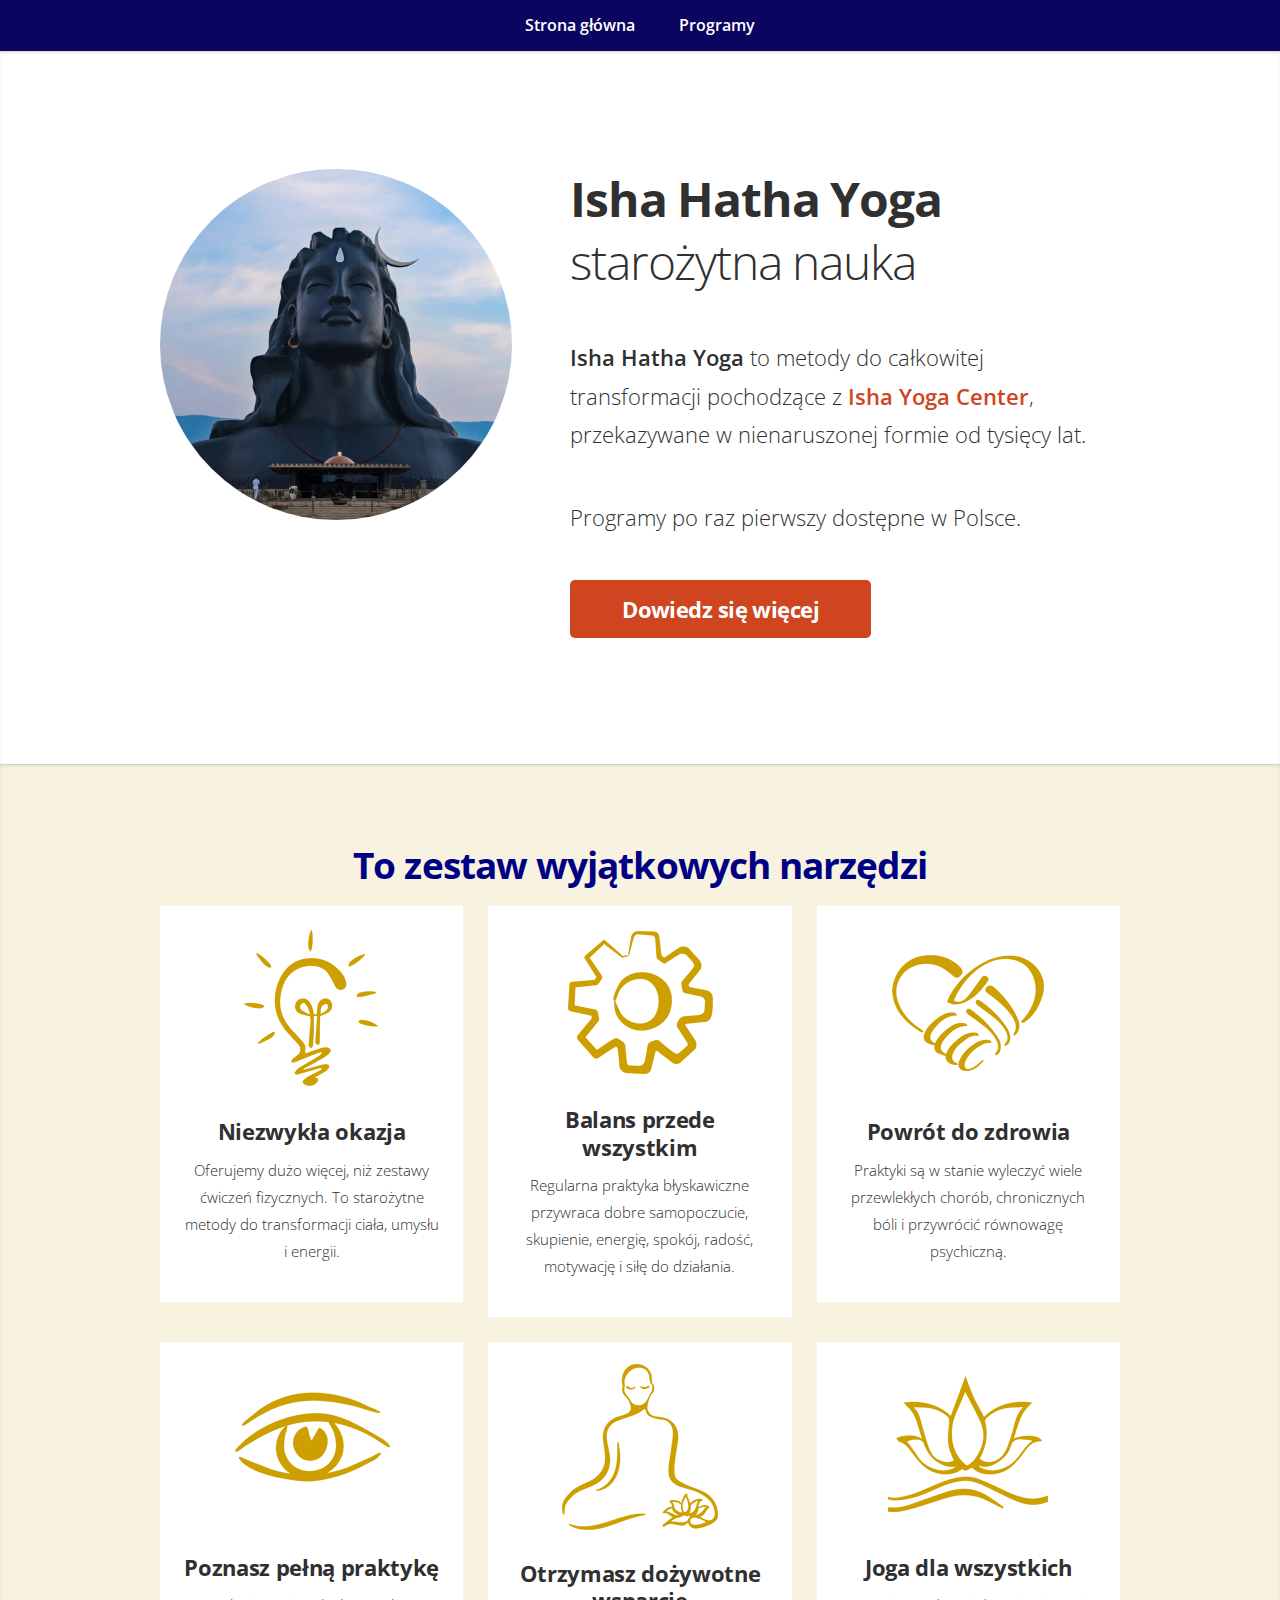
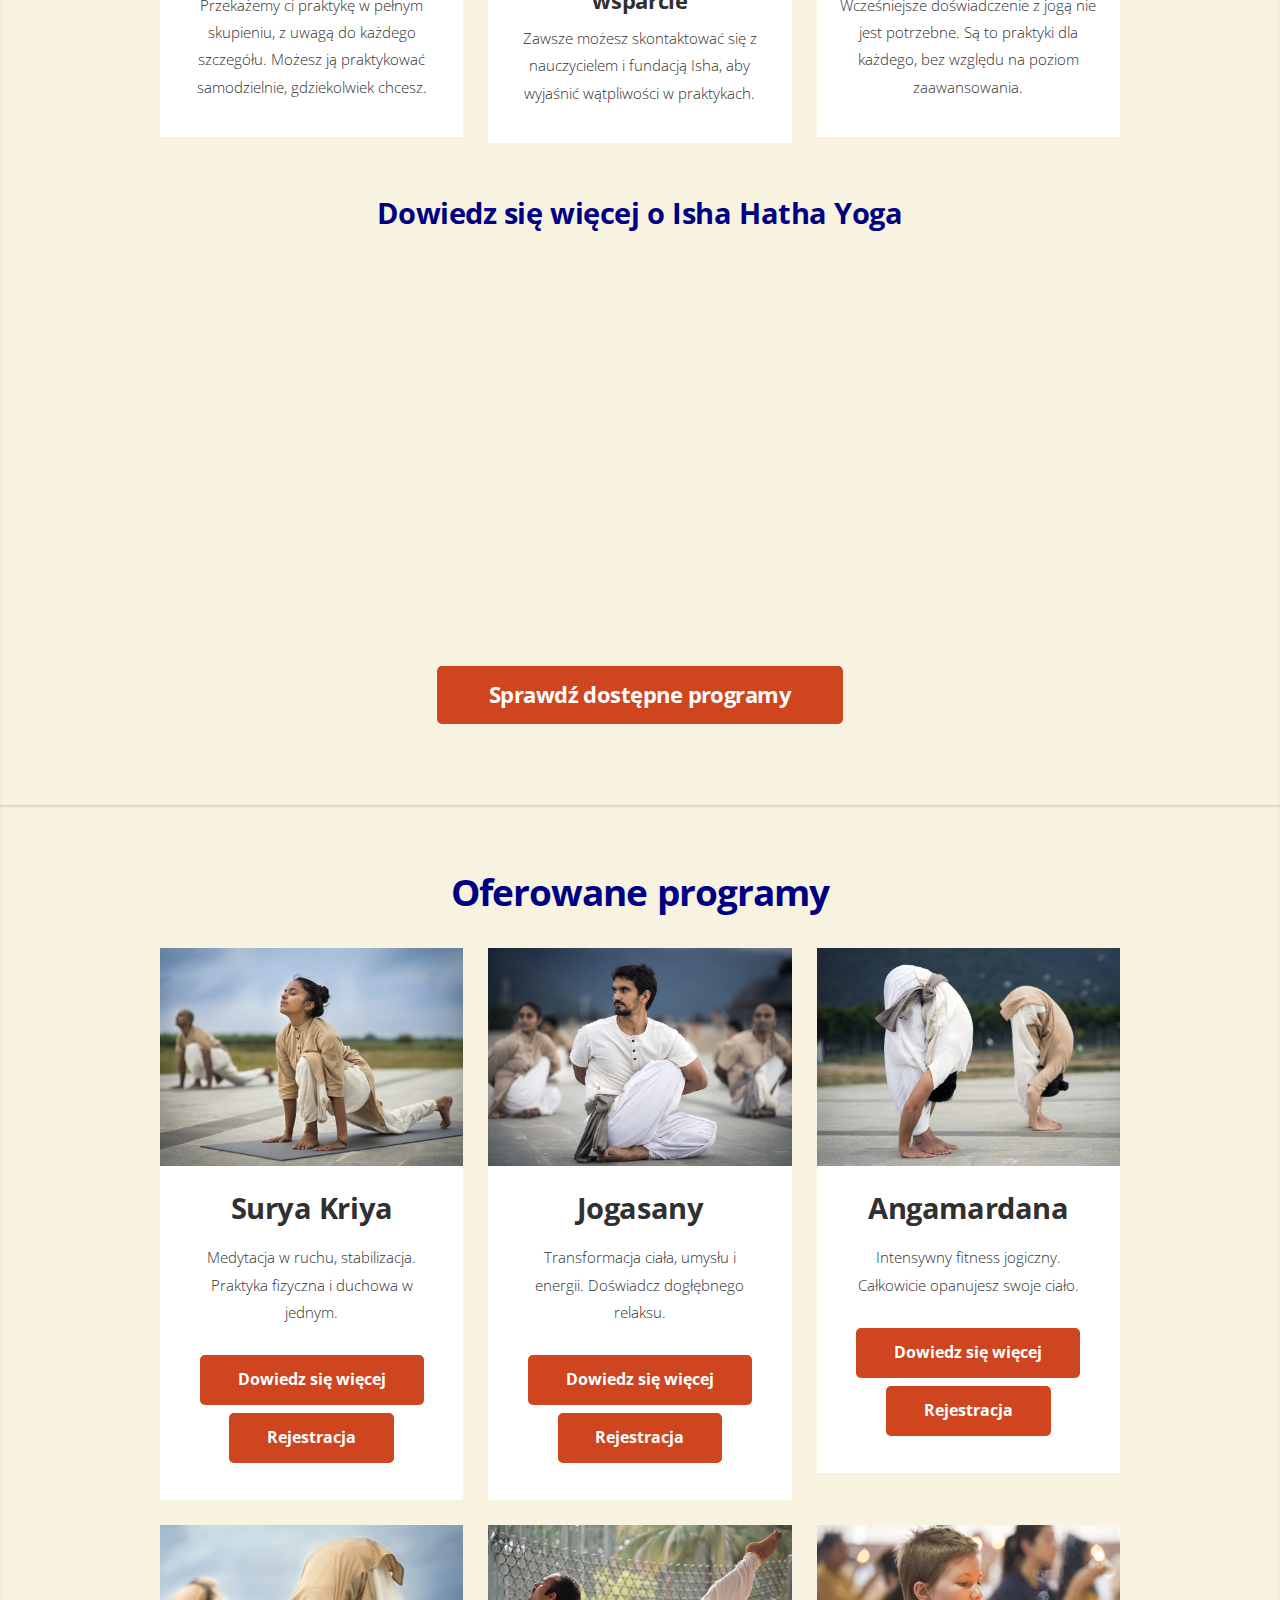
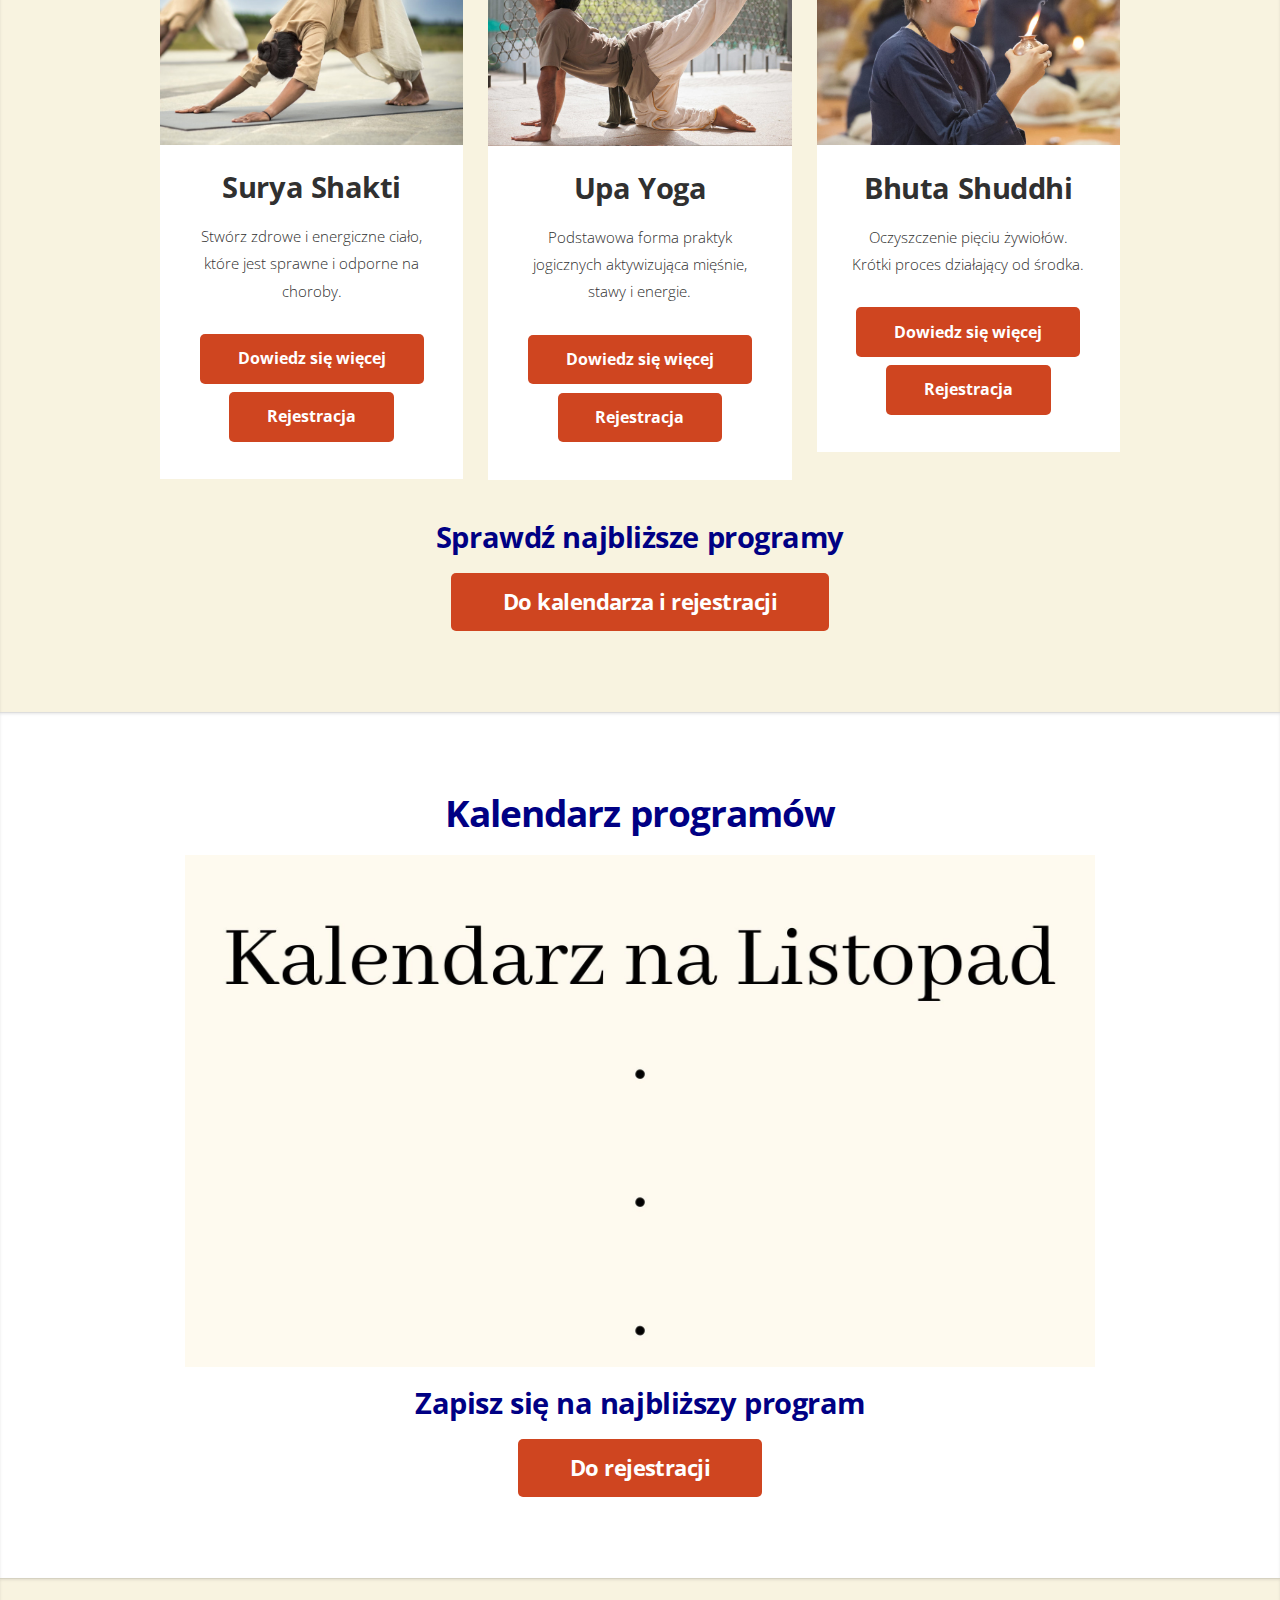
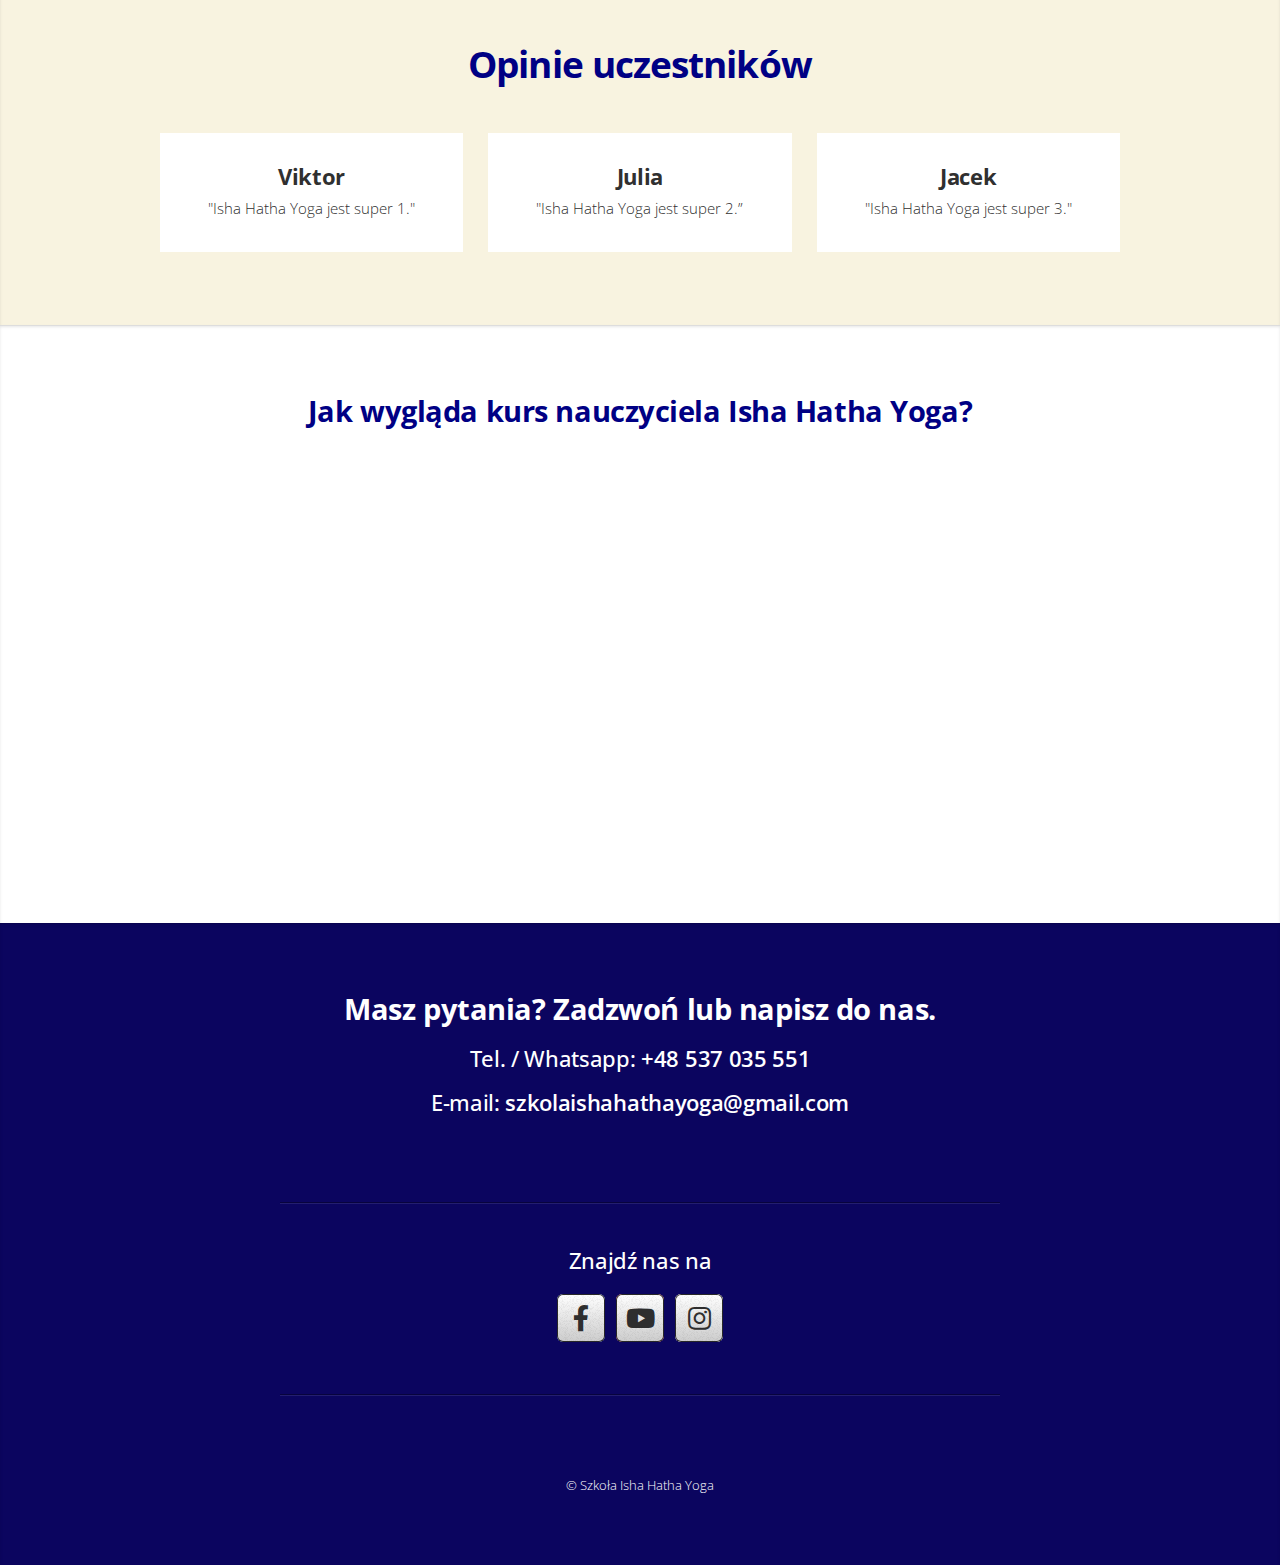
==== index.html @ e55ff84d "lepszy opis" ====
<!DOCTYPE HTML>
<!--
	Miniport by HTML5 UP
	html5up.net | @ajlkn
	Free for personal and commercial use under the CCA 3.0 license (html5up.net/license)
-->
<html>
	<head>
		<title>Szkoła Isha Hatha Yoga</title>
		<meta charset="utf-8" />
		<meta name="viewport" content="width=device-width, initial-scale=1, user-scalable=no" />
		<link rel="icon" href="images/main_logo-1.jpg">
		<link rel="stylesheet" href="assets/css/main.css" />
	</head>
	<body class="is-preload">

		<!-- Nav -->
			<nav id="nav">
				<ul class="container">
					<li><a href="#top">Strona główna</a></li>
					<li><a href="#portfolio">Programy</a></li>
				</ul>
			</nav>

		<!-- Home -->
			<article id="top" class="wrapper style1">
				<div class="container">
					<div class="row">
						<div class="col-4 col-5-large col-12-medium">
							<span class="image fit"><img src="images/main_logo.jpg" alt="" /></span>
						</div>
						<div class="col-8 col-7-large col-12-medium">
							<div id="white-transparent-box">
								<header>
									<h1><strong>Isha Hatha Yoga</strong></h1>
									<h1>starożytna nauka</h1>
								</header>
								<br/>
								<p><strong>Isha Hatha Yoga</strong> to metody do całkowitej transformacji pochodzące z <b><a href="https://isha.sadhguru.org/us/en/center/isha-yoga-center-coimbatore" target="_blank">Isha Yoga Center</a></b>, przekazywane w nienaruszonej formie od tysięcy lat.</p>
								<p>Programy po raz pierwszy dostępne w Polsce.</p>
							</div>
							<a href="#details" class="button large scrolly">Dowiedz się więcej</a>
						</div>
					</div>
				</div>
			</article>

		<!-- Szczegóły -->
			<article id="details" class="wrapper style3">
				<div class="container">
					<section>
						<header>
							<div class="little-space-top">
								<h1><strong>To zestaw wyjątkowych narzędzi</strong></h1>
							</div>
						</header>
						<div class="row aln-center">
							<div class="col-4 col-6-medium col-12-small">
								<section class="box style1">
								<span class="icon featured">
									<img src="images/icons/lightbulb.png"/>
								</span>
									<h3>Niezwykła okazja</h3>
									<p>Oferujemy dużo więcej, niż zestawy ćwiczeń fizycznych. To starożytne metody do transformacji ciała, umysłu i energii.</p>
								</section>
							</div>
							<div class="col-4 col-6-medium col-12-small">
								<section class="box style1">
								<span class="icon featured">
									<img src="images/icons/gear.png"/>
								</span>
									<h3>Balans przede wszystkim</h3>
									<p>Regularna praktyka błyskawiczne przywraca dobre samopoczucie, skupienie, energię, spokój, radość, motywację i siłę do działania.</p>
								</section>
							</div>
							<div class="col-4 col-6-medium col-12-small">
								<section class="box style1">
								<span class="icon solid featured">
									<img src="images/icons/hearth.png"/>
								</span>
									<h3>Powrót do zdrowia</h3>
									<p>Praktyki są w stanie wyleczyć wiele przewlekłych chorób, chronicznych bóli i przywrócić równowagę psychiczną.</p>
								</section>
							</div>
							<div class="col-4 col-6-medium col-12-small">
								<section class="box style1">
								<span class="icon featured">
									<img src="images/icons/eye.png"/>
								</span>
									<h3>Poznasz pełną praktykę</h3>
									<p>Przekażemy ci praktykę w pełnym skupieniu, z uwagą do każdego szczegółu. Możesz ją praktykować samodzielnie, gdziekolwiek chcesz.</p>
								</section>
							</div>
							<div class="col-4 col-6-medium col-12-small">
								<section class="box style1">
								<span class="icon featured">
									<img src="images/icons/meditating.png"/>
								</span>
									<h3>Otrzymasz dożywotne wsparcie</h3>
									<p>Zawsze możesz skontaktować się z nauczycielem i fundacją Isha, aby wyjaśnić wątpliwości w praktykach.</p>
								</section>
							</div>
							<div class="col-4 col-6-medium col-12-small">
								<section class="box style1">
								<span class="icon featured">
									<img src="images/icons/lotus_flower.png"/>
								</span>
									<h3>Joga dla wszystkich</h3>
									<p>Wcześniejsze doświadczenie z jogą nie jest potrzebne. Są to praktyki dla każdego, bez względu na poziom zaawansowania.</p>
								</section>
							</div>
						</div>
					</section>
					<br/>
					<h2>Dowiedz się więcej o Isha Hatha Yoga</h2>
					<div class="embed-youtube">
						<iframe width="700" height="394" src="https://www.youtube.com/embed/UIK3hR-NjYU" title="YouTube video player" frameborder="0" allow="accelerometer; autoplay; clipboard-write; encrypted-media; gyroscope; picture-in-picture" allowfullscreen></iframe>
					</div>
					<div class="little-space-top">
						<a href="#portfolio" class="button large scrolly">Sprawdź dostępne programy</a>
					</div>

				</div>
			</article>

		<!-- Portfolio -->
			<article id="portfolio" class="wrapper style3">
				<div class="container">
					<div class="little-space-bottom">
						<h1><strong>Oferowane programy</strong></h1>
					</div>

					<div class="row">
						<div class="col-4 col-6-medium col-12-small">
							<article class="box style2">
								<a href="surya_kriya.html" class="image featured"><img src="images/surya_kriya.jpg" alt="" /></a>
								<h2><a href="surya_kriya.html">Surya Kriya</a></h2>
								<p>Medytacja w ruchu, stabilizacja. <br/>Praktyka fizyczna i duchowa w jednym.</p>
								<a href="surya_kriya.html" class="button">Dowiedz się więcej</a>
								<a href="https://forms.gle/i4EftbAjTRGSN2Cz6" class="button scrolly" target="_blank">Rejestracja</a>
							</article>
						</div>
						<div class="col-4 col-6-medium col-12-small">
							<article class="box style2">
								<a href="surya_kriya.html" class="image featured"><img src="images/jogasany.jpg" alt="" /></a>
								<h2><a href="surya_kriya.html">Jogasany</a></h2>
								<p>Transformacja ciała, umysłu i energii. Doświadcz dogłębnego relaksu.</p>
								<a href="surya_kriya.html" class="button">Dowiedz się więcej</a>
								<a href="https://forms.gle/i4EftbAjTRGSN2Cz6" class="button scrolly" target="_blank">Rejestracja</a>
							</article>
						</div>
						<div class="col-4 col-6-medium col-12-small">
							<article class="box style2">
								<a href="surya_kriya.html" class="image featured"><img src="images/angamardana.jpg" alt="" /></a>
								<h2><a href="surya_kriya.html">Angamardana</a></h2>
								<p>Intensywny fitness jogiczny.<br/> Całkowicie opanujesz swoje ciało.</p>
								<a href="surya_kriya.html" class="button">Dowiedz się więcej</a>
								<a href="https://forms.gle/i4EftbAjTRGSN2Cz6" class="button scrolly" target="_blank">Rejestracja</a>
							</article>
						</div>
						<div class="col-4 col-6-medium col-12-small">
							<article class="box style2">
								<a href="surya_kriya.html" class="image featured"><img src="images/surya_shakti.jpg" alt="" /></a>
								<h2><a href="surya_kriya.html">Surya Shakti</a></h2>
								<p>Stwórz zdrowe i energiczne ciało, które jest sprawne i odporne na choroby.</p>
								<a href="surya_kriya.html" class="button">Dowiedz się więcej</a>
								<a href="https://forms.gle/i4EftbAjTRGSN2Cz6" class="button scrolly" target="_blank">Rejestracja</a>
							</article>
						</div>
						<div class="col-4 col-6-medium col-12-small">
							<article class="box style2">
								<a href="surya_kriya.html" class="image featured"><img src="images/upa_yoga.jpg" alt="" /></a>
								<h2><a href="surya_kriya.html">Upa Yoga</a></h2>
								<p>Podstawowa forma praktyk jogicznych aktywizująca mięśnie, stawy i energie.</p>
								<a href="surya_kriya.html" class="button">Dowiedz się więcej</a>
								<a href="https://forms.gle/i4EftbAjTRGSN2Cz6" class="button scrolly" target="_blank">Rejestracja</a>
							</article>
						</div>
						<div class="col-4 col-6-medium col-12-small">
							<article class="box style2">
								<a href="surya_kriya.html" class="image featured"><img src="images/bhuta_shuddhi.jpg" alt="" /></a>
								<h2><a href="surya_kriya.html">Bhuta Shuddhi</a></h2>
								<p>Oczyszczenie pięciu żywiołów. <br/>Krótki proces działający od środka.</p>
								<a href="surya_kriya.html" class="button">Dowiedz się więcej</a>
								<a href="https://forms.gle/i4EftbAjTRGSN2Cz6" class="button scrolly" target="_blank">Rejestracja</a>
							</article>
						</div>
					</div>
					<div class="little-bigger-space-top">
						<h2>Sprawdź najbliższe programy</h2>
						<a href="#calendar" class="button large scrolly">Do kalendarza i rejestracji</a>
					</div>
				</div>
			</article>

		<!-- Kalendarz -->
		<article id="calendar" class="wrapper style2">
			<div class="container">
				<div class="little-space-top">
					<h1><strong>Kalendarz programów</strong></h1>
					<a href="images/kalendarz-11.jpg">
						<img class="container" src="images/kalendarz-11.jpg"/>
					</a>
				</div>
				<div class="little-space-top">
					<h2>Zapisz się na najbliższy program</h2>
					<a href="https://forms.gle/i4EftbAjTRGSN2Cz6" class="button large scrolly" target="_blank">Do rejestracji</a>
				</div>
			</div>
		</article>

		<!-- Reviews -->
		<article id="review" class="wrapper style3">
			<div class="container">
				<h1><strong>Opinie uczestników</strong></h1>
				<br/>
				<div class="row">
					<div class="col-4 col-6-medium col-12-small">
						<article class="box style2">
							<h3>Viktor</h3>
							<p>"Isha Hatha Yoga jest super 1."</p>
						</article>
					</div>
					<div class="col-4 col-6-medium col-12-small">
						<article class="box style2">
							<h3>Julia</h3>
							<p>"Isha Hatha Yoga jest super 2.”</p>
						</article>
					</div>
					<div class="col-4 col-6-medium col-12-small">
						<article class="box style2">
							<h3>Jacek</h3>
							<p>"Isha Hatha Yoga jest super 3."</p>
						</article>
					</div>
				</div>
			</div>
		</article>

		<!-- Trening nauczycieli -->
		<article id="teacher_training" class="wrapper style2">
			<div class="container">
				<h2>Jak wygląda kurs nauczyciela Isha Hatha Yoga?</h2>
				<div class="embed-youtube">
					<iframe width="700" height="394" src="https://www.youtube.com/embed/x4FNOikkUCU" title="YouTube video player" frameborder="0" allow="accelerometer; autoplay; clipboard-write; encrypted-media; gyroscope; picture-in-picture" allowfullscreen></iframe>
				</div>
			</div>
		</article>

		<!-- Contact -->
			<article id="contact" class="wrapper style4">
				<div class="container medium">
					<header>
						<h2>Masz pytania? Zadzwoń lub napisz do nas.</h2>
						<h3>Tel. / Whatsapp: <b>+48 537 035 551</b></h3>
						<h3>E-mail: <b>szkolaishahathayoga@gmail.com</b></h3>
					</header>
					<div class="row">
						<div class="col-12">
							
						</div>
						<div class="col-12">
							<hr />
							<h3>Znajdź nas na</h3>
							<ul class="social">
								<li><a href="https://www.facebook.com/ishahathayogapolska/" class="icon brands fa-facebook-f"><span class="label">Facebook</span></a></li>
								<li><a href="https://www.youtube.com/channel/UCLLpQxvtBPM720vlPm9lkIg" class="icon brands fa-youtube"><span class="label">YouTube</span></a></li>
								<li><a href="#" class="icon brands fa-instagram"><span class="label">Instagram</span></a></li>
							</ul>
							<hr />
						</div>
					</div>
					<footer>
						<ul id="copyright">
							<li>&copy; Szkoła Isha Hatha Yoga</li>
						</ul>
					</footer>
				</div>
			</article>

		<!-- Scripts -->
			<script src="assets/js/jquery.min.js"></script>
			<script src="assets/js/jquery.scrolly.min.js"></script>
			<script src="assets/js/browser.min.js"></script>
			<script src="assets/js/breakpoints.min.js"></script>
			<script src="assets/js/util.js"></script>
			<script src="assets/js/main.js"></script>

	</body>
</html>
---- assets/css/main.css ----
@import url("https://fonts.googleapis.com/css?family=Open+Sans:300,300italic,600,600italic,700");
@import url("fontawesome-all.min.css");

/*
	Miniport by HTML5 UP
	html5up.net | @ajlkn
	Free for personal and commercial use under the CCA 3.0 license (html5up.net/license)
*/

html, body, div, span, applet, object,
iframe, h1, h2, h3, h4, h5, h6, p, blockquote,
pre, a, abbr, acronym, address, big, cite,
code, del, dfn, em, img, ins, kbd, q, s, samp,
small, strike, strong, sub, sup, tt, var, b,
u, i, center, dl, dt, dd, ol, ul, li, fieldset,
form, label, legend, table, caption, tbody,
tfoot, thead, tr, th, td, article, aside,
canvas, details, embed, figure, figcaption,
footer, header, hgroup, menu, nav, output, ruby,
section, summary, time, mark, audio, video {
	margin: 0;
	padding: 0;
	border: 0;
	font-size: 100%;
	font: inherit;
	vertical-align: baseline;}

article, aside, details, figcaption, figure,
footer, header, hgroup, menu, nav, section {
	display: block;}

body {
	line-height: 1;
}

ol, ul {
	list-style: none;
}

blockquote, q {
	quotes: none;
}

	blockquote:before, blockquote:after, q:before, q:after {
		content: '';
		content: none;
	}

table {
	border-collapse: collapse;
	border-spacing: 0;
}

body {
	-webkit-text-size-adjust: none;
}

mark {
	background-color: transparent;
	color: inherit;
}

input::-moz-focus-inner {
	border: 0;
	padding: 0;
}

input, select, textarea {
	-moz-appearance: none;
	-webkit-appearance: none;
	-ms-appearance: none;
	appearance: none;
}

/* Basic */

	html {
		box-sizing: border-box;
	}

	*, *:before, *:after {
		box-sizing: inherit;
	}

	body {
		padding-top: 3.5em;
	}

		body.is-preload *, body.is-preload *:before, body.is-preload *:after {
			-moz-animation: none !important;
			-webkit-animation: none !important;
			-ms-animation: none !important;
			animation: none !important;
			-moz-transition: none !important;
			-webkit-transition: none !important;
			-ms-transition: none !important;
			transition: none !important;
		}

	body, input, textarea, select {
		font-family: 'Open Sans', sans-serif;
		line-height: 1.85em;
		color: #000084;
		font-weight: 300;
		font-size: 13pt;
	}

	a {
		-moz-transition: color .2s ease-in-out;
		-webkit-transition: color .2s ease-in-out;
		-ms-transition: color .2s ease-in-out;
		transition: color .2s ease-in-out;
		color: #cf4520;
		text-decoration: none;
	}

		a:hover {
			color: #000084 !important;
		}

		a img {
			border: 0;
		}

	b, strong {
		font-weight: 600;
	}

	i, em {
		font-style: italic;
	}

	sub {
		position: relative;
		top: 0.5em;
		font-size: 0.8em;
	}

	sup {
		position: relative;
		top: -0.5em;
		font-size: 0.8em;
	}

	blockquote {
		border-left: solid 0.75em #eee;
		padding: 1em 0 1em 1.5em;
		font-style: italic;
	}

	h1, h2, h3, h4, h5, h6 {
		margin: 0 0 0.75em 0;
	}

	h1 a, h2 a, h3 a, h4 a, h5 a, h6 a {
		text-decoration: none;
		color: inherit;
	}

	h2, h3, h4, h5, h6 {
		font-weight: 700;
	}

	h1 {
		font-size: 2.5em;
		letter-spacing: -0.025em;
		font-weight: 300;
	}

		h1 strong {
			font-weight: 700;
		}

	h2 {
		font-size: 2em;
		letter-spacing: -0.015em;
	}

	h3 {
		font-size: 1.5em;
		letter-spacing: -0.015em;
	}

	em, i {
		font-style: italic;
	}

	br.clear {
		clear: both;
	}

	hr {
		border: 0;
		border-top: solid 1px #444;
		border-top-color: rgba(0, 0, 0, 0.35);
		box-shadow: 0px 1px 0px 0px rgba(255, 255, 255, 0.1);
		height: 1px;
		margin: 3em 0;
	}

	p, ul, ol, dl, table {
		margin-bottom: 2em;
	}

	header {
		margin: 0 0 0 0;
	}

		header > p {
			font-size: 1.25em;
			margin: 0;
		}

	footer {
		margin: 3em 0 0 0;
	}

		footer > p {
			font-size: 1.25em;
		}

/* Container */

	.container {
		margin: 0 auto;
		max-width: calc(100% - 50px);
		width: 1200px;
	}

		.container.medium {
			width: 900px;
		}

		@media screen and (max-width: 1680px) {

			.container {
				width: 1200px;
			}

				.container.medium {
					width: 900px;
				}

		}

		@media screen and (max-width: 1280px) {

			.container {
				width: 960px;
			}

				.container.medium {
					width: 720px;
				}

		}

		@media screen and (max-width: 980px) {

			.container {
				width: 100%;
			}

				.container.medium {
					width: 75%;
				}

		}

		@media screen and (max-width: 736px) {

			.container {
				width: 100%;
				max-width: calc(100% - 30px);
			}

				.container.medium {
					width: 100%;
				}

		}

/* Row */

	.row {
		display: flex;
		flex-wrap: wrap;
		box-sizing: border-box;
		align-items: stretch;
	}

		.row > * {
			box-sizing: border-box;
		}

		.row.gtr-uniform > * > :last-child {
			margin-bottom: 0;
		}

		.row.aln-left {
			justify-content: flex-start;
		}

		.row.aln-center {
			justify-content: center;
		}

		.row.aln-right {
			justify-content: flex-end;
		}

		.row.aln-top {
			align-items: flex-start;
		}

		.row.aln-middle {
			align-items: center;
		}

		.row.aln-bottom {
			align-items: flex-end;
		}

		.row > .imp {
			order: -1;
		}

		.row > .col-1 {
			width: 8.33333%;
		}

		.row > .off-1 {
			margin-left: 8.33333%;
		}

		.row > .col-2 {
			width: 16.66667%;
		}

		.row > .off-2 {
			margin-left: 16.66667%;
		}

		.row > .col-3 {
			width: 25%;
		}

		.row > .off-3 {
			margin-left: 25%;
		}

		.row > .col-4 {
			width: 33.33333%;
		}

		.row > .off-4 {
			margin-left: 33.33333%;
		}

		.row > .col-5 {
			width: 41.66667%;
		}

		.row > .off-5 {
			margin-left: 41.66667%;
		}

		.row > .col-6 {
			width: 50%;
		}

		.row > .off-6 {
			margin-left: 50%;
		}

		.row > .col-7 {
			width: 58.33333%;
		}

		.row > .off-7 {
			margin-left: 58.33333%;
		}

		.row > .col-8 {
			width: 66.66667%;
		}

		.row > .off-8 {
			margin-left: 66.66667%;
		}

		.row > .col-9 {
			width: 75%;
		}

		.row > .off-9 {
			margin-left: 75%;
		}

		.row > .col-10 {
			width: 83.33333%;
		}

		.row > .off-10 {
			margin-left: 83.33333%;
		}

		.row > .col-11 {
			width: 91.66667%;
		}

		.row > .off-11 {
			margin-left: 91.66667%;
		}

		.row > .col-12 {
			width: 100%;
		}

		.row > .off-12 {
			margin-left: 100%;
		}

		.row.gtr-0 {
			margin-top: 0px;
			margin-left: 0px;
		}

			.row.gtr-0 > * {
				padding: 0px 0 0 0px;
			}

			.row.gtr-0.gtr-uniform {
				margin-top: 0px;
			}

				.row.gtr-0.gtr-uniform > * {
					padding-top: 0px;
				}

		.row.gtr-25 {
			margin-top: -6.25px;
			margin-left: -6.25px;
		}

			.row.gtr-25 > * {
				padding: 6.25px 0 0 6.25px;
			}

			.row.gtr-25.gtr-uniform {
				margin-top: -6.25px;
			}

				.row.gtr-25.gtr-uniform > * {
					padding-top: 6.25px;
				}

		.row.gtr-50 {
			margin-top: -12.5px;
			margin-left: -12.5px;
		}

			.row.gtr-50 > * {
				padding: 12.5px 0 0 12.5px;
			}

			.row.gtr-50.gtr-uniform {
				margin-top: -12.5px;
			}

				.row.gtr-50.gtr-uniform > * {
					padding-top: 12.5px;
				}

		.row {
			margin-top: -25px;
			margin-left: -25px;
		}

			.row > * {
				padding: 25px 0 0 25px;
			}

			.row.gtr-uniform {
				margin-top: -25px;
			}

				.row.gtr-uniform > * {
					padding-top: 25px;
				}

		.row.gtr-150 {
			margin-top: -37.5px;
			margin-left: -37.5px;
		}

			.row.gtr-150 > * {
				padding: 37.5px 0 0 37.5px;
			}

			.row.gtr-150.gtr-uniform {
				margin-top: -37.5px;
			}

				.row.gtr-150.gtr-uniform > * {
					padding-top: 37.5px;
				}

		.row.gtr-200 {
			margin-top: -50px;
			margin-left: -50px;
		}

			.row.gtr-200 > * {
				padding: 50px 0 0 50px;
			}

			.row.gtr-200.gtr-uniform {
				margin-top: -50px;
			}

				.row.gtr-200.gtr-uniform > * {
					padding-top: 50px;
				}

		@media screen and (max-width: 1680px) {

			.row {
				display: flex;
				flex-wrap: wrap;
				box-sizing: border-box;
				align-items: stretch;
			}

				.row > * {
					box-sizing: border-box;
				}

				.row.gtr-uniform > * > :last-child {
					margin-bottom: 0;
				}

				.row.aln-left {
					justify-content: flex-start;
				}

				.row.aln-center {
					justify-content: center;
				}

				.row.aln-right {
					justify-content: flex-end;
				}

				.row.aln-top {
					align-items: flex-start;
				}

				.row.aln-middle {
					align-items: center;
				}

				.row.aln-bottom {
					align-items: flex-end;
				}

				.row > .imp-xlarge {
					order: -1;
				}

				.row > .col-1-xlarge {
					width: 8.33333%;
				}

				.row > .off-1-xlarge {
					margin-left: 8.33333%;
				}

				.row > .col-2-xlarge {
					width: 16.66667%;
				}

				.row > .off-2-xlarge {
					margin-left: 16.66667%;
				}

				.row > .col-3-xlarge {
					width: 25%;
				}

				.row > .off-3-xlarge {
					margin-left: 25%;
				}

				.row > .col-4-xlarge {
					width: 33.33333%;
				}

				.row > .off-4-xlarge {
					margin-left: 33.33333%;
				}

				.row > .col-5-xlarge {
					width: 41.66667%;
				}

				.row > .off-5-xlarge {
					margin-left: 41.66667%;
				}

				.row > .col-6-xlarge {
					width: 50%;
				}

				.row > .off-6-xlarge {
					margin-left: 50%;
				}

				.row > .col-7-xlarge {
					width: 58.33333%;
				}

				.row > .off-7-xlarge {
					margin-left: 58.33333%;
				}

				.row > .col-8-xlarge {
					width: 66.66667%;
				}

				.row > .off-8-xlarge {
					margin-left: 66.66667%;
				}

				.row > .col-9-xlarge {
					width: 75%;
				}

				.row > .off-9-xlarge {
					margin-left: 75%;
				}

				.row > .col-10-xlarge {
					width: 83.33333%;
				}

				.row > .off-10-xlarge {
					margin-left: 83.33333%;
				}

				.row > .col-11-xlarge {
					width: 91.66667%;
				}

				.row > .off-11-xlarge {
					margin-left: 91.66667%;
				}

				.row > .col-12-xlarge {
					width: 100%;
				}

				.row > .off-12-xlarge {
					margin-left: 100%;
				}

				.row.gtr-0 {
					margin-top: 0px;
					margin-left: 0px;
				}

					.row.gtr-0 > * {
						padding: 0px 0 0 0px;
					}

					.row.gtr-0.gtr-uniform {
						margin-top: 0px;
					}

						.row.gtr-0.gtr-uniform > * {
							padding-top: 0px;
						}

				.row.gtr-25 {
					margin-top: -6.25px;
					margin-left: -6.25px;
				}

					.row.gtr-25 > * {
						padding: 6.25px 0 0 6.25px;
					}

					.row.gtr-25.gtr-uniform {
						margin-top: -6.25px;
					}

						.row.gtr-25.gtr-uniform > * {
							padding-top: 6.25px;
						}

				.row.gtr-50 {
					margin-top: -12.5px;
					margin-left: -12.5px;
				}

					.row.gtr-50 > * {
						padding: 12.5px 0 0 12.5px;
					}

					.row.gtr-50.gtr-uniform {
						margin-top: -12.5px;
					}

						.row.gtr-50.gtr-uniform > * {
							padding-top: 12.5px;
						}

				.row {
					margin-top: -25px;
					margin-left: -25px;
				}

					.row > * {
						padding: 25px 0 0 25px;
					}

					.row.gtr-uniform {
						margin-top: -25px;
					}

						.row.gtr-uniform > * {
							padding-top: 25px;
						}

				.row.gtr-150 {
					margin-top: -37.5px;
					margin-left: -37.5px;
				}

					.row.gtr-150 > * {
						padding: 37.5px 0 0 37.5px;
					}

					.row.gtr-150.gtr-uniform {
						margin-top: -37.5px;
					}

						.row.gtr-150.gtr-uniform > * {
							padding-top: 37.5px;
						}

				.row.gtr-200 {
					margin-top: -50px;
					margin-left: -50px;
				}

					.row.gtr-200 > * {
						padding: 50px 0 0 50px;
					}

					.row.gtr-200.gtr-uniform {
						margin-top: -50px;
					}

						.row.gtr-200.gtr-uniform > * {
							padding-top: 50px;
						}

		}

		@media screen and (max-width: 1280px) {

			.row {
				display: flex;
				flex-wrap: wrap;
				box-sizing: border-box;
				align-items: stretch;
			}

				.row > * {
					box-sizing: border-box;
				}

				.row.gtr-uniform > * > :last-child {
					margin-bottom: 0;
				}

				.row.aln-left {
					justify-content: flex-start;
				}

				.row.aln-center {
					justify-content: center;
				}

				.row.aln-right {
					justify-content: flex-end;
				}

				.row.aln-top {
					align-items: flex-start;
				}

				.row.aln-middle {
					align-items: center;
				}

				.row.aln-bottom {
					align-items: flex-end;
				}

				.row > .imp-large {
					order: -1;
				}

				.row > .col-1-large {
					width: 8.33333%;
				}

				.row > .off-1-large {
					margin-left: 8.33333%;
				}

				.row > .col-2-large {
					width: 16.66667%;
				}

				.row > .off-2-large {
					margin-left: 16.66667%;
				}

				.row > .col-3-large {
					width: 25%;
				}

				.row > .off-3-large {
					margin-left: 25%;
				}

				.row > .col-4-large {
					width: 33.33333%;
				}

				.row > .off-4-large {
					margin-left: 33.33333%;
				}

				.row > .col-5-large {
					width: 41.66667%;
				}

				.row > .off-5-large {
					margin-left: 41.66667%;
				}

				.row > .col-6-large {
					width: 50%;
				}

				.row > .off-6-large {
					margin-left: 50%;
				}

				.row > .col-7-large {
					width: 58.33333%;
				}

				.row > .off-7-large {
					margin-left: 58.33333%;
				}

				.row > .col-8-large {
					width: 66.66667%;
				}

				.row > .off-8-large {
					margin-left: 66.66667%;
				}

				.row > .col-9-large {
					width: 75%;
				}

				.row > .off-9-large {
					margin-left: 75%;
				}

				.row > .col-10-large {
					width: 83.33333%;
				}

				.row > .off-10-large {
					margin-left: 83.33333%;
				}

				.row > .col-11-large {
					width: 91.66667%;
				}

				.row > .off-11-large {
					margin-left: 91.66667%;
				}

				.row > .col-12-large {
					width: 100%;
				}

				.row > .off-12-large {
					margin-left: 100%;
				}

				.row.gtr-0 {
					margin-top: 0px;
					margin-left: 0px;
				}

					.row.gtr-0 > * {
						padding: 0px 0 0 0px;
					}

					.row.gtr-0.gtr-uniform {
						margin-top: 0px;
					}

						.row.gtr-0.gtr-uniform > * {
							padding-top: 0px;
						}

				.row.gtr-25 {
					margin-top: -6.25px;
					margin-left: -6.25px;
				}

					.row.gtr-25 > * {
						padding: 6.25px 0 0 6.25px;
					}

					.row.gtr-25.gtr-uniform {
						margin-top: -6.25px;
					}

						.row.gtr-25.gtr-uniform > * {
							padding-top: 6.25px;
						}

				.row.gtr-50 {
					margin-top: -12.5px;
					margin-left: -12.5px;
				}

					.row.gtr-50 > * {
						padding: 12.5px 0 0 12.5px;
					}

					.row.gtr-50.gtr-uniform {
						margin-top: -12.5px;
					}

						.row.gtr-50.gtr-uniform > * {
							padding-top: 12.5px;
						}

				.row {
					margin-top: -25px;
					margin-left: -25px;
				}

					.row > * {
						padding: 25px 0 0 25px;
					}

					.row.gtr-uniform {
						margin-top: -25px;
					}

						.row.gtr-uniform > * {
							padding-top: 25px;
						}

				.row.gtr-150 {
					margin-top: -37.5px;
					margin-left: -37.5px;
				}

					.row.gtr-150 > * {
						padding: 37.5px 0 0 37.5px;
					}

					.row.gtr-150.gtr-uniform {
						margin-top: -37.5px;
					}

						.row.gtr-150.gtr-uniform > * {
							padding-top: 37.5px;
						}

				.row.gtr-200 {
					margin-top: -50px;
					margin-left: -50px;
				}

					.row.gtr-200 > * {
						padding: 50px 0 0 50px;
					}

					.row.gtr-200.gtr-uniform {
						margin-top: -50px;
					}

						.row.gtr-200.gtr-uniform > * {
							padding-top: 50px;
						}

		}

		@media screen and (max-width: 980px) {

			.row {
				display: flex;
				flex-wrap: wrap;
				box-sizing: border-box;
				align-items: stretch;
			}

				.row > * {
					box-sizing: border-box;
				}

				.row.gtr-uniform > * > :last-child {
					margin-bottom: 0;
				}

				.row.aln-left {
					justify-content: flex-start;
				}

				.row.aln-center {
					justify-content: center;
				}

				.row.aln-right {
					justify-content: flex-end;
				}

				.row.aln-top {
					align-items: flex-start;
				}

				.row.aln-middle {
					align-items: center;
				}

				.row.aln-bottom {
					align-items: flex-end;
				}

				.row > .imp-medium {
					order: -1;
				}

				.row > .col-1-medium {
					width: 8.33333%;
				}

				.row > .off-1-medium {
					margin-left: 8.33333%;
				}

				.row > .col-2-medium {
					width: 16.66667%;
				}

				.row > .off-2-medium {
					margin-left: 16.66667%;
				}

				.row > .col-3-medium {
					width: 25%;
				}

				.row > .off-3-medium {
					margin-left: 25%;
				}

				.row > .col-4-medium {
					width: 33.33333%;
				}

				.row > .off-4-medium {
					margin-left: 33.33333%;
				}

				.row > .col-5-medium {
					width: 41.66667%;
				}

				.row > .off-5-medium {
					margin-left: 41.66667%;
				}

				.row > .col-6-medium {
					width: 50%;
				}

				.row > .off-6-medium {
					margin-left: 50%;
				}

				.row > .col-7-medium {
					width: 58.33333%;
				}

				.row > .off-7-medium {
					margin-left: 58.33333%;
				}

				.row > .col-8-medium {
					width: 66.66667%;
				}

				.row > .off-8-medium {
					margin-left: 66.66667%;
				}

				.row > .col-9-medium {
					width: 75%;
				}

				.row > .off-9-medium {
					margin-left: 75%;
				}

				.row > .col-10-medium {
					width: 83.33333%;
				}

				.row > .off-10-medium {
					margin-left: 83.33333%;
				}

				.row > .col-11-medium {
					width: 91.66667%;
				}

				.row > .off-11-medium {
					margin-left: 91.66667%;
				}

				.row > .col-12-medium {
					width: 100%;
				}

				.row > .off-12-medium {
					margin-left: 100%;
				}

				.row.gtr-0 {
					margin-top: 0px;
					margin-left: 0px;
				}

					.row.gtr-0 > * {
						padding: 0px 0 0 0px;
					}

					.row.gtr-0.gtr-uniform {
						margin-top: 0px;
					}

						.row.gtr-0.gtr-uniform > * {
							padding-top: 0px;
						}

				.row.gtr-25 {
					margin-top: -6.25px;
					margin-left: -6.25px;
				}

					.row.gtr-25 > * {
						padding: 6.25px 0 0 6.25px;
					}

					.row.gtr-25.gtr-uniform {
						margin-top: -6.25px;
					}

						.row.gtr-25.gtr-uniform > * {
							padding-top: 6.25px;
						}

				.row.gtr-50 {
					margin-top: -12.5px;
					margin-left: -12.5px;
				}

					.row.gtr-50 > * {
						padding: 12.5px 0 0 12.5px;
					}

					.row.gtr-50.gtr-uniform {
						margin-top: -12.5px;
					}

						.row.gtr-50.gtr-uniform > * {
							padding-top: 12.5px;
						}

				.row {
					margin-top: -25px;
					margin-left: -25px;
				}

					.row > * {
						padding: 25px 0 0 25px;
					}

					.row.gtr-uniform {
						margin-top: -25px;
					}

						.row.gtr-uniform > * {
							padding-top: 25px;
						}

				.row.gtr-150 {
					margin-top: -37.5px;
					margin-left: -37.5px;
				}

					.row.gtr-150 > * {
						padding: 37.5px 0 0 37.5px;
					}

					.row.gtr-150.gtr-uniform {
						margin-top: -37.5px;
					}

						.row.gtr-150.gtr-uniform > * {
							padding-top: 37.5px;
						}

				.row.gtr-200 {
					margin-top: -50px;
					margin-left: -50px;
				}

					.row.gtr-200 > * {
						padding: 50px 0 0 50px;
					}

					.row.gtr-200.gtr-uniform {
						margin-top: -50px;
					}

						.row.gtr-200.gtr-uniform > * {
							padding-top: 50px;
						}

		}

		@media screen and (max-width: 736px) {

			.row {
				display: flex;
				flex-wrap: wrap;
				box-sizing: border-box;
				align-items: stretch;
			}

				.row > * {
					box-sizing: border-box;
				}

				.row.gtr-uniform > * > :last-child {
					margin-bottom: 0;
				}

				.row.aln-left {
					justify-content: flex-start;
				}

				.row.aln-center {
					justify-content: center;
				}

				.row.aln-right {
					justify-content: flex-end;
				}

				.row.aln-top {
					align-items: flex-start;
				}

				.row.aln-middle {
					align-items: center;
				}

				.row.aln-bottom {
					align-items: flex-end;
				}

				.row > .imp-small {
					order: -1;
				}

				.row > .col-1-small {
					width: 8.33333%;
				}

				.row > .off-1-small {
					margin-left: 8.33333%;
				}

				.row > .col-2-
				 {
					width: 16.66667%;
				}

				.row > .off-2-small {
					margin-left: 16.66667%;
				}

				.row > .col-3-small {
					width: 25%;
				}

				.row > .off-3-small {
					margin-left: 25%;
				}

				.row > .col-4-small {
					width: 33.33333%;
				}

				.row > .off-4-small {
					margin-left: 33.33333%;
				}

				.row > .col-5-small {
					width: 41.66667%;
				}

				.row > .off-5-small {
					margin-left: 41.66667%;
				}

				.row > .col-6-small {
					width: 50%;
				}

				.row > .off-6-small {
					margin-left: 50%;
				}

				.row > .col-7-small {
					width: 58.33333%;
				}

				.row > .off-7-small {
					margin-left: 58.33333%;
				}

				.row > .col-8-small {
					width: 66.66667%;
				}

				.row > .off-8-small {
					margin-left: 66.66667%;
				}

				.row > .col-9-small {
					width: 75%;
				}

				.row > .off-9-small {
					margin-left: 75%;
				}

				.row > .col-10-small {
					width: 83.33333%;
				}

				.row > .off-10-small {
					margin-left: 83.33333%;
				}

				.row > .col-11-small {
					width: 91.66667%;
				}

				.row > .off-11-small {
					margin-left: 91.66667%;
				}

				.row > .col-12-small {
					width: 100%;
				}

				.row > .off-12-small {
					margin-left: 100%;
				}

				.row.gtr-0 {
					margin-top: 0px;
					margin-left: 0px;
				}

					.row.gtr-0 > * {
						padding: 0px 0 0 0px;
					}

					.row.gtr-0.gtr-uniform {
						margin-top: 0px;
					}

						.row.gtr-0.gtr-uniform > * {
							padding-top: 0px;
						}

				.row.gtr-25 {
					margin-top: -3.75px;
					margin-left: -3.75px;
				}

					.row.gtr-25 > * {
						padding: 3.75px 0 0 3.75px;
					}

					.row.gtr-25.gtr-uniform {
						margin-top: -3.75px;
					}

						.row.gtr-25.gtr-uniform > * {
							padding-top: 3.75px;
						}

				.row.gtr-50 {
					margin-top: -7.5px;
					margin-left: -7.5px;
				}

					.row.gtr-50 > * {
						padding: 7.5px 0 0 7.5px;
					}

					.row.gtr-50.gtr-uniform {
						margin-top: -7.5px;
					}

						.row.gtr-50.gtr-uniform > * {
							padding-top: 7.5px;
						}

				.row {
					margin-top: -15px;
					margin-left: -15px;
				}

					.row > * {
						padding: 15px 0 0 15px;
					}

					.row.gtr-uniform {
						margin-top: -15px;
					}

						.row.gtr-uniform > * {
							padding-top: 15px;
						}

				.row.gtr-150 {
					margin-top: -22.5px;
					margin-left: -22.5px;
				}

					.row.gtr-150 > * {
						padding: 22.5px 0 0 22.5px;
					}

					.row.gtr-150.gtr-uniform {
						margin-top: -22.5px;
					}

						.row.gtr-150.gtr-uniform > * {
							padding-top: 22.5px;
						}

				.row.gtr-200 {
					margin-top: -30px;
					margin-left: -30px;
				}

					.row.gtr-200 > * {
						padding: 30px 0 0 30px;
					}

					.row.gtr-200.gtr-uniform {
						margin-top: -30px;
					}

						.row.gtr-200.gtr-uniform > * {
							padding-top: 30px;
						}

		}

/* Form */

	form label {
		color: #303030;
		font-weight: 700;
		display: block;
		margin: 0 0 0.5em 0;
	}

	form input[type=text],
	form input[type=email],
	form input[type=password],
	form select,
	form textarea {
		-moz-transition: background .2s ease-in-out, box-shadow .2s ease-in-out;
		-webkit-transition: background .2s ease-in-out, box-shadow .2s ease-in-out;
		-ms-transition: background .2s ease-in-out, box-shadow .2s ease-in-out;
		transition: background .2s ease-in-out, box-shadow .2s ease-in-out;
		-webkit-appearance: none;
		display: block;
		border: 0;
		padding: 0.75em;
		font-size: 1em;
		border-radius: 8px;
		border: solid 1px #ddd;
		background: #fff;
		color: #bbb;
		box-shadow: inset 0px 2px 3px 1px rgba(0, 0, 0, 0.05), 0px 1px 0px 0px rgba(255, 255, 255, 0.025);
		width: 100%;
	}

		form input[type=text]:focus,
		form input[type=email]:focus,
		form input[type=password]:focus,
		form select:focus,
		form textarea:focus {
			background: #fafafa;
			box-shadow: inset 0px 2px 5px 0px rgba(0, 0, 0, 0.05), 0px 1px 0px 0px rgba(255, 255, 255, 0.025), inset 0px 0px 2px 1px #43bff0;
		}

	form textarea {
		height: 15em;
	}

	form .actions:last-child {
		margin-bottom: 0;
	}

	form ::-webkit-input-placeholder {
		color: #555 !important;
	}

	form :-moz-placeholder {
		color: #555 !important;
	}

	form ::-moz-placeholder {
		color: #555 !important;
	}

	form :-ms-input-placeholder {
		color: #555 !important;
	}

	form ::-moz-focus-inner {
		border: 0;
	}

/* Tables */

	table {
		width: 100%;
	}

		table.default {
			width: 100%;
		}

			table.default tr {
				border-top: solid 1px #eee;
			}

				table.default tr:first-child {
					border-top: 0;
				}

			table.default td {
				padding: 0.5em 1em 0.5em 1em;
			}

			table.default th {
				text-align: left;
				padding: 0.5em 1em 0.5em 1em;
				font-weight: 600;
				margin: 0 0 1em 0;
			}

			table.default thead {
				background: #4f4f4f;
				color: #fff;
			}

/* Section/Article */

	section, article {
		margin-bottom: 2em;
	}

	section > :last-child,
	article > :last-child,
	section:last-child,
	article:last-child {
		margin-bottom: 0;
	}

/* Image */

	.image {
		display: inline-block;
		position: relative;
	}

		.image img {
			display: block;
			width: 100%;
		}

		.image.fit {
			display: block;
			width: 150%;
		}

		.image.featured {
			display: block;
			width: 100%;
			margin: 0 0 2em 0;
		}

		.image.left {
			float: left;
			margin: 0 2em 2em 0;
		}

		.image.centered {
			display: block;
			margin: 0 0 2em 0;
		}

			.image.centered img {
				margin: 0 auto;
				width: auto;
			}

/* Button */

	input[type="button"],
	input[type="submit"],
	input[type="reset"],
	button,
	.button {
		-moz-transition: background-color .2s ease-in-out;
		-webkit-transition: background-color .2s ease-in-out;
		-ms-transition: background-color .2s ease-in-out;
		transition: background-color .2s ease-in-out;
		-webkit-appearance: none;
		position: relative;
		display: inline-block;
		color: #fff !important;
		text-decoration: none;
		font-weight: 700;
		border: 0;
		outline: 0;
		cursor: pointer;
		border-radius: 5px;
		overflow: hidden;
		background-color: #cf4520;
		padding: 0.7em 2.35em 0.7em 2.35em;
		font-size: 1.1em;
		max-width: 24em;
	}


        .little-space-bottom {
            padding-bottom: 1em;
        }

        .little-space-top {
            padding-top: 1em;
        }

        .little-bigger-space-top {
            padding-top: 3em;
        }

		input[type="button"]:hover,
		input[type="submit"]:hover,
		input[type="reset"]:hover,
		button:hover,
		.button:hover {
			background-color: #0B055F;
			color: #fff !important;
		}

		input[type="button"]:active,
		input[type="submit"]:active,
		input[type="reset"]:active,
		button:active,
		.button:active {
			background-color: #0B055F;
			top: 1px;
		}

		input[type="button"].large,
		input[type="submit"].large,
		input[type="reset"].large,
		button.large,
		.button.large {
			font-size: 1.5em;
			letter-spacing: -0.025em;
		}

		input[type="button"].alt,
		input[type="submit"].alt,
		input[type="reset"].alt,
		button.alt,
		.button.alt {
			background-color: #444;
		}

			input[type="button"].alt:hover,
			input[type="submit"].alt:hover,
			input[type="reset"].alt:hover,
			button.alt:hover,
			.button.alt:hover {
				background-color: #4f4f4f;
				color: #fff !important;
			}

			input[type="button"].alt:active,
			input[type="submit"].alt:active,
			input[type="reset"].alt:active,
			button.alt:active,
			.button.alt:active {
				background-color: #3f3f3f;
			}

/* List */

	ul {
		list-style: disc;
		padding-left: 1em;
	}

		ul li {
			padding-left: 0.5em;
		}

	ol {
		list-style: decimal;
		padding-left: 1.25em;
	}

		ol li {
			padding-left: 0.25em;
		}

/* Social */

	ul.social {
		cursor: default;
		margin: 0;
		list-style: none;
		padding-left: 0;
	}

		ul.social li {
			position: relative;
			display: inline-block;
			margin: 0.25em;
			top: 0;
			padding-left: 0;
		}

			ul.social li a {
				-moz-transition: top .2s ease-in-out;
				-webkit-transition: top .2s ease-in-out;
				-ms-transition: top .2s ease-in-out;
				transition: top .2s ease-in-out;
				display: block;
				width: 48px;
				height: 48px;
				border-radius: 6px;
				top: 0;
				position: relative;
			}

				ul.social li a:before {
					background-image: url("images/bg.png"), -moz-linear-gradient(top, rgba(0, 0, 0, 0), rgba(0, 0, 0, 0.2));
					background-image: url("images/bg.png"), -webkit-linear-gradient(top, rgba(0, 0, 0, 0), rgba(0, 0, 0, 0.2));
					background-image: url("images/bg.png"), -ms-linear-gradient(top, rgba(0, 0, 0, 0), rgba(0, 0, 0, 0.2));
					background-image: url("images/bg.png"), linear-gradient(top, rgba(0, 0, 0, 0), rgba(0, 0, 0, 0.2));
					-moz-transition: background-color .2s ease-in-out;
					-webkit-transition: background-color .2s ease-in-out;
					-ms-transition: background-color .2s ease-in-out;
					transition: background-color .2s ease-in-out;
					background-color: #fff;
					border-radius: 6px;
					box-shadow: inset 0px 0px 0px 1px #282828, inset 0px 2px 1px 0px rgba(255, 255, 255, 0.1);
					color: #2E2E2E !important;
					display: block;
					font-size: 26px;
					height: 48px;
					line-height: 48px;
					text-align: center;
					outline: 0;
					overflow: hidden;
					text-shadow: 1px 1px 0px rgba(255, 255, 255, 0.1);
					width: 48px;
				}

				ul.social li a.fa-twitter {
					background-color: #2DAAE4;
				}

				ul.social li a.fa-facebook-f {
					background-color: #3C5A98;
				}

				ul.social li a.fa-dribbble {
					background-color: #C4376B;
				}

				ul.social li a.fa-linkedin-in {
					background-color: #006599;
				}

				ul.social li a.fa-tumblr {
					background-color: #51718A;
				}

				ul.social li a.fa-google-plus {
					background-color: #DA2713;
				}

				ul.social li a.fa-github {
					background-color: #FAFAFA;
				}

				ul.social li a.fa-rss {
					background-color: #F2600B;
				}

				ul.social li a.fa-instagram {
					background-color: #E0D7C8;
				}

				ul.social li a.fa-foursquare {
					background-color: #39A3D4;
				}

				ul.social li a.fa-skype {
					background-color: #10BEF1;
				}

				ul.social li a.fa-soundcloud {
					background-color: #FE5419;
				}

				ul.social li a.fa-youtube {
					background-color: #BF2E25;
				}

				ul.social li a.fa-blogger {
					background-color: #FF6501;
				}

				ul.social li a.fa-flickr {
					background-color: #0062DB;
				}

				ul.social li a.fa-vimeo {
					background-color: #4C8AB0;
				}

				ul.social li a:hover {
					top: -5px;
				}

					ul.social li a:hover:before {
						background-color: transparent;
					}

/* Actions */

	ul.actions {
		list-style: none;
		padding-left: 0;
	}

		ul.actions li {
			display: inline-block;
			margin: 0 0 0 1em;
			padding-left: 0;
		}

			ul.actions li:first-child {
				margin-left: 0;
			}

/* Box */

	.box {
		background: #fff;
		color: #303030;
		text-align: center;
		padding: 2em;
	}

		.box.style1 {
		    background-color: #FFF;
			padding: 1.5em 1.5em 2.5em 1.5em;
		}

			.box.style1 h3 {
				margin-bottom: 0.5em;
			}

		.box.style2 h3 {
			margin-bottom: 0.25em;
		}

		.box.style2 .image {
			position: relative;
			left: 2em;
			top: 2em;
			margin: -4em 0 4em -4em;
			width: auto;

		}

/* Icons */

	.icon {
		text-decoration: none;
		text-decoration: none;
	}

		.icon:before {
			-moz-osx-font-smoothing: grayscale;
			-webkit-font-smoothing: antialiased;
			display: inline-block;
			font-style: normal;
			font-variant: normal;
			text-rendering: auto;
			line-height: 1;
			text-transform: none !important;
			font-family: 'Font Awesome 5 Free';
			font-weight: 400;
		}

		.icon:before {
			font-size: 1.25em;
		}

		.icon > .label {
			display: none;
		}

		.icon.solid:before {
			font-weight: 900;
		}

		.icon.brands:before {
			font-family: 'Font Awesome 5 Brands';
		}

		.icon.featured {
			color: #EA8A95;
			display: block;
			margin: 0 0 1.5em 0;
			cursor: default;
		}

			.icon.featured:before {
				font-size: 6em;
			}

/* Wrappers */

	.wrapper {
		box-shadow: inset 0px 1px 0px 0px rgba(0, 0, 0, 0.05), inset 0px 2px 3px 0px rgba(0, 0, 0, 0.1);
		padding: 6em 0 4em 0;
		text-align: center;
	}

		.wrapper.style1 {
		    color: #303030;
			background-image: none;
			background-color: #fff;
		}

		.wrapper.style2 {
			background-color: #fff;
		}

		.wrapper.style3 {
			background-color: #F8F3E0;
			color: #000084;
		}

		.wrapper.style4 {
			background-color: #0B055F;
			color: #fff;
		}

			.wrapper.style4 h1, .wrapper.style4 h2, .wrapper.style4 h3, .wrapper.style4 h4, .wrapper.style4 h5, .wrapper.style4 h6 {
				color: #fff;
			}

			.wrapper.style4 form input[type=text],
			.wrapper.style4 form input[type=password],
			.wrapper.style4 form select,
			.wrapper.style4 form textarea {
				border: none;
				background: #282828;
			}

				.wrapper.style4 form input[type=text]:focus,
				.wrapper.style4 form input[type=password]:focus,
				.wrapper.style4 form select:focus,
				.wrapper.style4 form textarea:focus {
					background: #252525;
				}

/* Nav */

	#nav {
		background-color: #0B055F;
		text-align: center;
		position: fixed;
		left: 0;
		top: 0;
		width: 100%;
		z-index: 10000;
		cursor: default;
		padding: 0.3em;
		height: 3.5em;
		line-height: 2.9em;
	}

		#nav ul {
			margin-bottom: 0;
			list-style: none;
			padding-left: 0;
		}

		#nav li {
			display: inline-block;
			padding-left: 0;
		}

		#nav a {
			-moz-transition: background-color .2s ease-in-out;
			-webkit-transition: background-color .2s ease-in-out;
			-ms-transition: background-color .2s ease-in-out;
			transition: background-color .2s ease-in-out;
			position: relative;
			display: block;
			color: #fff;
			text-decoration: none;
			outline: 0;
			font-weight: 600;
			font-size: 1.1em;
			border-radius: 8px;
			color: #fff;
			height: 2.5em;
			line-height: 2.5em;
			padding: 0 1.25em;
		}

			#nav a:hover {
				color: #fff !important;
				background: #cf4520;
			}

			#nav a.active {
				background: #484848;
			}

				#nav a.active:before {
					content: '';
					display: block;
					position: absolute;
					bottom: -0.6em;
					left: 50%;
					margin-left: -0.75em;
					border-left: solid 0.75em transparent;
					border-right: solid 0.75em transparent;
					border-top: solid 0.6em #282828;
				}

/* Articles */

	body > article {
		margin-bottom: 0;
	}

	#top {
		padding: 5em 0 8em 0;
		text-align: left;
	}

		#top .image {
			border-radius: 100%;
			width: 20em;
			height: 20em;
			margin: 0;
		}

			#top .image img {
				border-radius: 100%;
			}

		#top h1 {
			margin-top: 0.35em;
			font-size: 3.25em;

		}

		#top p {
			font-size: 1.5em;
			line-height: 1.75em;
		}

			#top p a {
				color: #cf4520;
			}

	#contact footer {
		font-size: 0.9em;
	}

	#contact h3 {
	    font-weight: 500;
	}

/* Copyright */

	#copyright {
		font-size: 1em;
		line-height: 1em;
		list-style: none;
		padding-left: 0;
		margin-bottom: 0;
	}

		#copyright li {
			display: inline-block;
			border-left: solid 1px rgba(0, 0, 0, 0.5);
			box-shadow: -1px 0px 0px 0px rgba(255, 255, 255, 0.1);
			padding: 0 0 0 1em;
			margin: 0 0 0 1em;
		}

			#copyright li:first-child {
				border: 0;
				box-shadow: none;
				padding-left: 0;
				margin-left: 0;
			}

		#copyright a {
			-moz-transition: color .2s ease-in-out;
			-webkit-transition: color .2s ease-in-out;
			-ms-transition: color .2s ease-in-out;
			transition: color .2s ease-in-out;
			color: inherit;
		}

			#copyright a:hover {
				color: #777;
			}

/* Large */

	@media screen and (max-width: 1280px) {

		/* Basic */

			body {
				font-size: 11pt;
			}

			input, textarea, select {
				font-size: 11pt;
			}

			header {
				margin: 0 0 0 0;
			}

		/* Wrappers */

			.wrapper {
				padding: 5em 0 5em 0;
				text-align: center;
			}

				.wrapper.style4 .row-special {
					margin: 2em 0 0 0;
					padding: 2em 0 2em 0;
				}

		/* Articles */

			#top {
				padding: 8em 0;
			}

				#top .image {
					width: 24em;
					height: 24em;
					margin: 0;
				}

	}

/* Medium */

	@media screen and (max-width: 980px) {

	    .embed-youtube {
            position: relative;
            padding-bottom: 56.25%; /* - 16:9 aspect ratio (most common) */
            /* padding-bottom: 62.5%; - 16:10 aspect ratio */
            /* padding-bottom: 75%; - 4:3 aspect ratio */
            padding-top: 30px;
            height: 0;
            overflow: hidden;
        }

        .embed-youtube iframe,
        .embed-youtube object,
        .embed-youtube embed {
            border: 0;
            position: absolute;
            top: 0;
            left: 0;
            width: 100%;
            height: 100%;
        }

	    .embed-youtube iframe,
        .embed-youtube object,
        .embed-youtube embed {
            border: 0;
            position: absolute;
            top: 0;
            left: 0;
            width: 100%;
            height: 100%;
        }

		/* Articles */

			#top {
				text-align: left;
				padding: 5em 0;
			}

				#top .image {
					margin: 0 auto 2em auto;
				}

	}

/* Small */

	@media screen and (max-width: 736px) {

        .embed-youtube {
            position: relative;
            padding-bottom: 56.25%; /* - 16:9 aspect ratio (most common) */
            /* padding-bottom: 62.5%; - 16:10 aspect ratio */
            /* padding-bottom: 75%; - 4:3 aspect ratio */
            padding-top: 30px;
            height: 0;
            overflow: hidden;
        }

        .embed-youtube iframe,
        .embed-youtube object,
        .embed-youtube embed {
            border: 0;
            position: absolute;
            top: 0;
            left: 0;
            width: 100%;
            height: 100%;
        }

		/* Basic */

            #top {
                text-align: left;
                padding: 6em 0;
                font-size: 1.60em;
            }

            #top .button {
                text-align: center;
                line-height: 1em;
                padding: 1em 0 1em 0 1em;
                font-size: 1.4em;
            }

            #top h1 {
                font-size: 2.5em;
            }

			body {
				padding-top: 44px;
			}

			body, input, textarea, select {
				line-height: 1.75em;
				font-size: 10px;
				letter-spacing: 0;
			}

			h1, h2, h3, h4, h5, h6 {
				font-size: 1.25em;
				margin: 0 0 0.4em 0;
			}

			h1 {
				font-size: 2.5em;
				line-height: 1.25em;
			}

			h2 {
			    font-size: 2em;
			    line-height: 1.5em;
			}

			header {
				margin: 0 0 0 0;
			}

				header > p {
					font-size: 1.25em;
				}

			footer {
				margin: 2.5em 0 0 0;
			}

				footer > p {
					font-size: 1.25em;
				}

			hr {
				margin: 1.5em 0 2em 0;
			}

		/* Section/Article */

			section, article {
				clear: both;
			}

		/* Button */

			input[type="button"],
			input[type="submit"],
			input[type="reset"],
			button,
			.button {
				text-align: center;
				font-size: 1.2em;
				width: 100%;
			}

				input[type="button"].large,
				input[type="submit"].large,
				input[type="reset"].large,
				button.large,
				.button.large {
				    text-align: center;
				    line-height: 1.15em;
					font-size: 2em;
					letter-spacing: 0;
				}

		/* Social */

			ul.social {
				padding: 1em 0.5em 0 0.5em;
			}

				ul.social li {
					margin: 0.5em 0.5em 0.5em 0.5em;
				}

					ul.social li a {
						top: 0 !important;
					}

						ul.social li a:before {
							background-color: transparent !important;
						}

		/* Actions */

			ul.actions {
				margin: 0;
			}

				ul.actions li {
					display: block;
					margin: 15px 0 0 0;
				}

					ul.actions li:first-child {
						margin-top: 0;
					}

		/* Box */

			.box {
				padding: 30px 20px 30px 20px;
				margin: 0 0 20px 0 !important;
                font-size: 1.7em;
                line-height: 1.6;
			}

				.box h3 {
					margin-bottom: 0.25em;
				}

				.box .image.centered {
					margin-bottom: 1em;
				}

				.box .image.featured {
					position: relative;
					left: 20px;
					top: 20px;
					margin: -50px 0 50px -40px;
					width: auto;
				}

				.box.style1 {
					max-width: 32em;
					margin-left: auto !important;
					margin-right: auto !important;
				}

				.box.style2 {
					max-width: 32em;
					margin-left: auto !important;
					margin-right: auto !important;
				}

		/* Wrappers */

			.wrapper {
				padding: 6em 0;
				text-align: center;
			}

		/* Nav */

			#nav {
				height: 3.8em;
				line-height: 1.5em;
				font-size: 1.2em;
				padding: 1.2em;
			}

				#nav a {
					padding: 0 1.25em;
					height: inherit;
					line-height: inherit;
					border-radius: 0;
				}

					#nav a:hover {
						background-color: transparent;
					}

		/* Articles */

			#top {
				padding: 3em 0;
			}

				#top .image {
					width: 15em;
					height: 15em;
					margin-bottom: 0;
				}

				#top p {
					font-size: 1.1em;
				}

			#contact footer {
				margin: 0;
			}

		/* Copyright */

			#copyright {
				font-size: 1em;
				margin: 0;
			}

				#copyright li {
					display: block;
					margin: 1em 0 0 0;
					padding: 0;
					box-shadow: none;
					border-left: 0;
				}

					#copyright li:first-child {
						margin-top: 0;
					}

	}
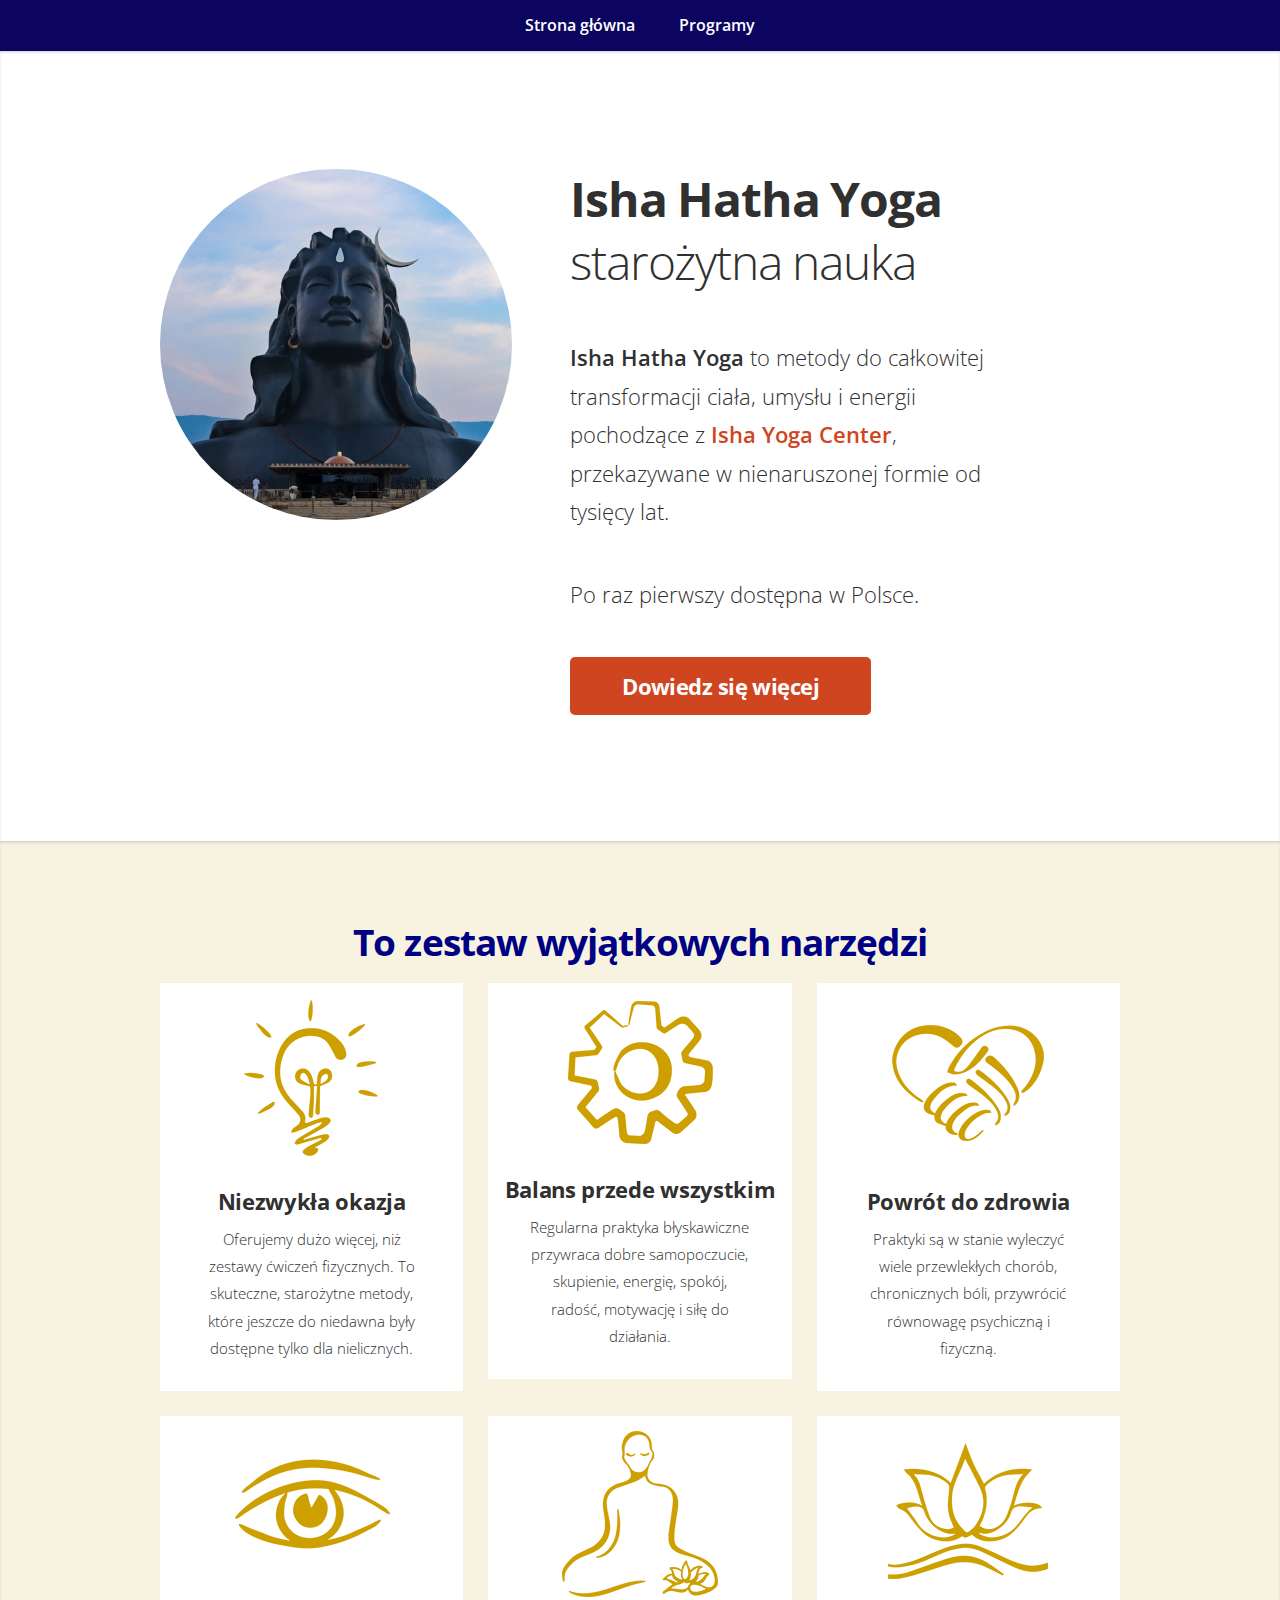
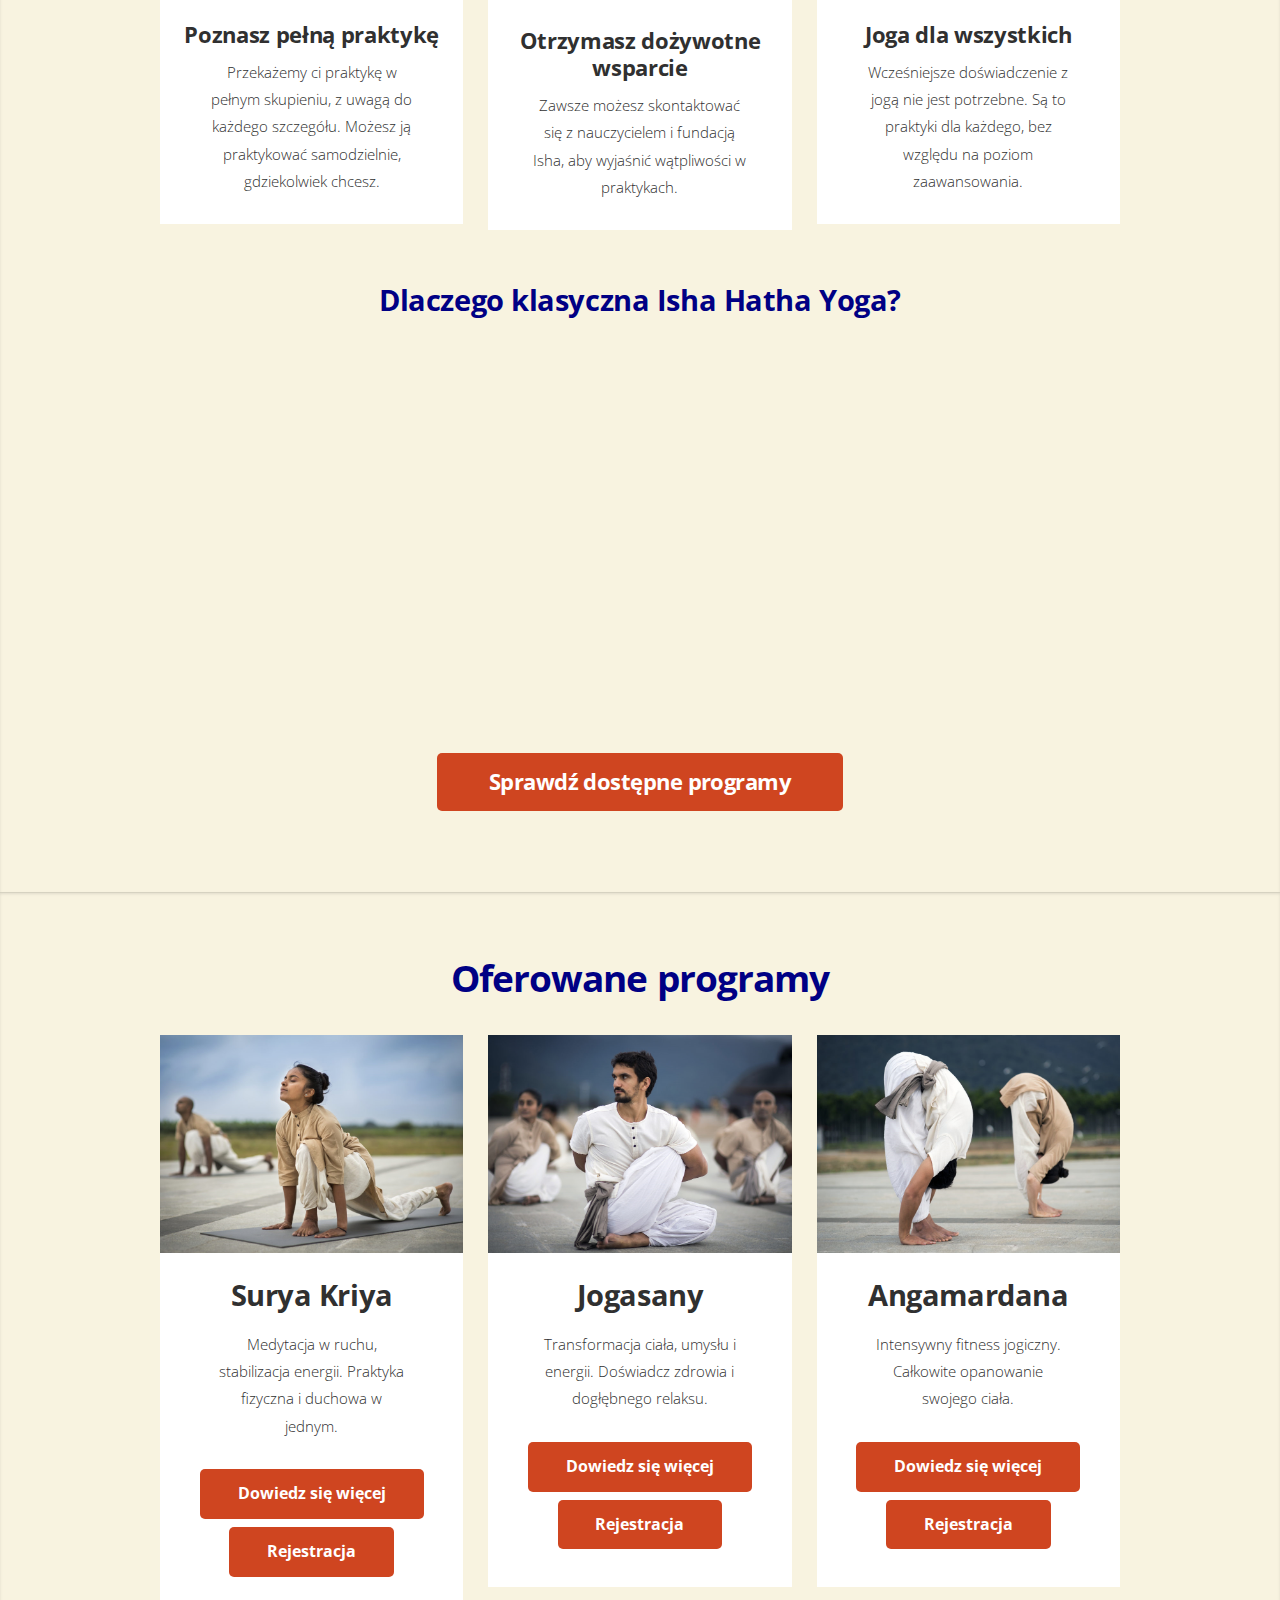
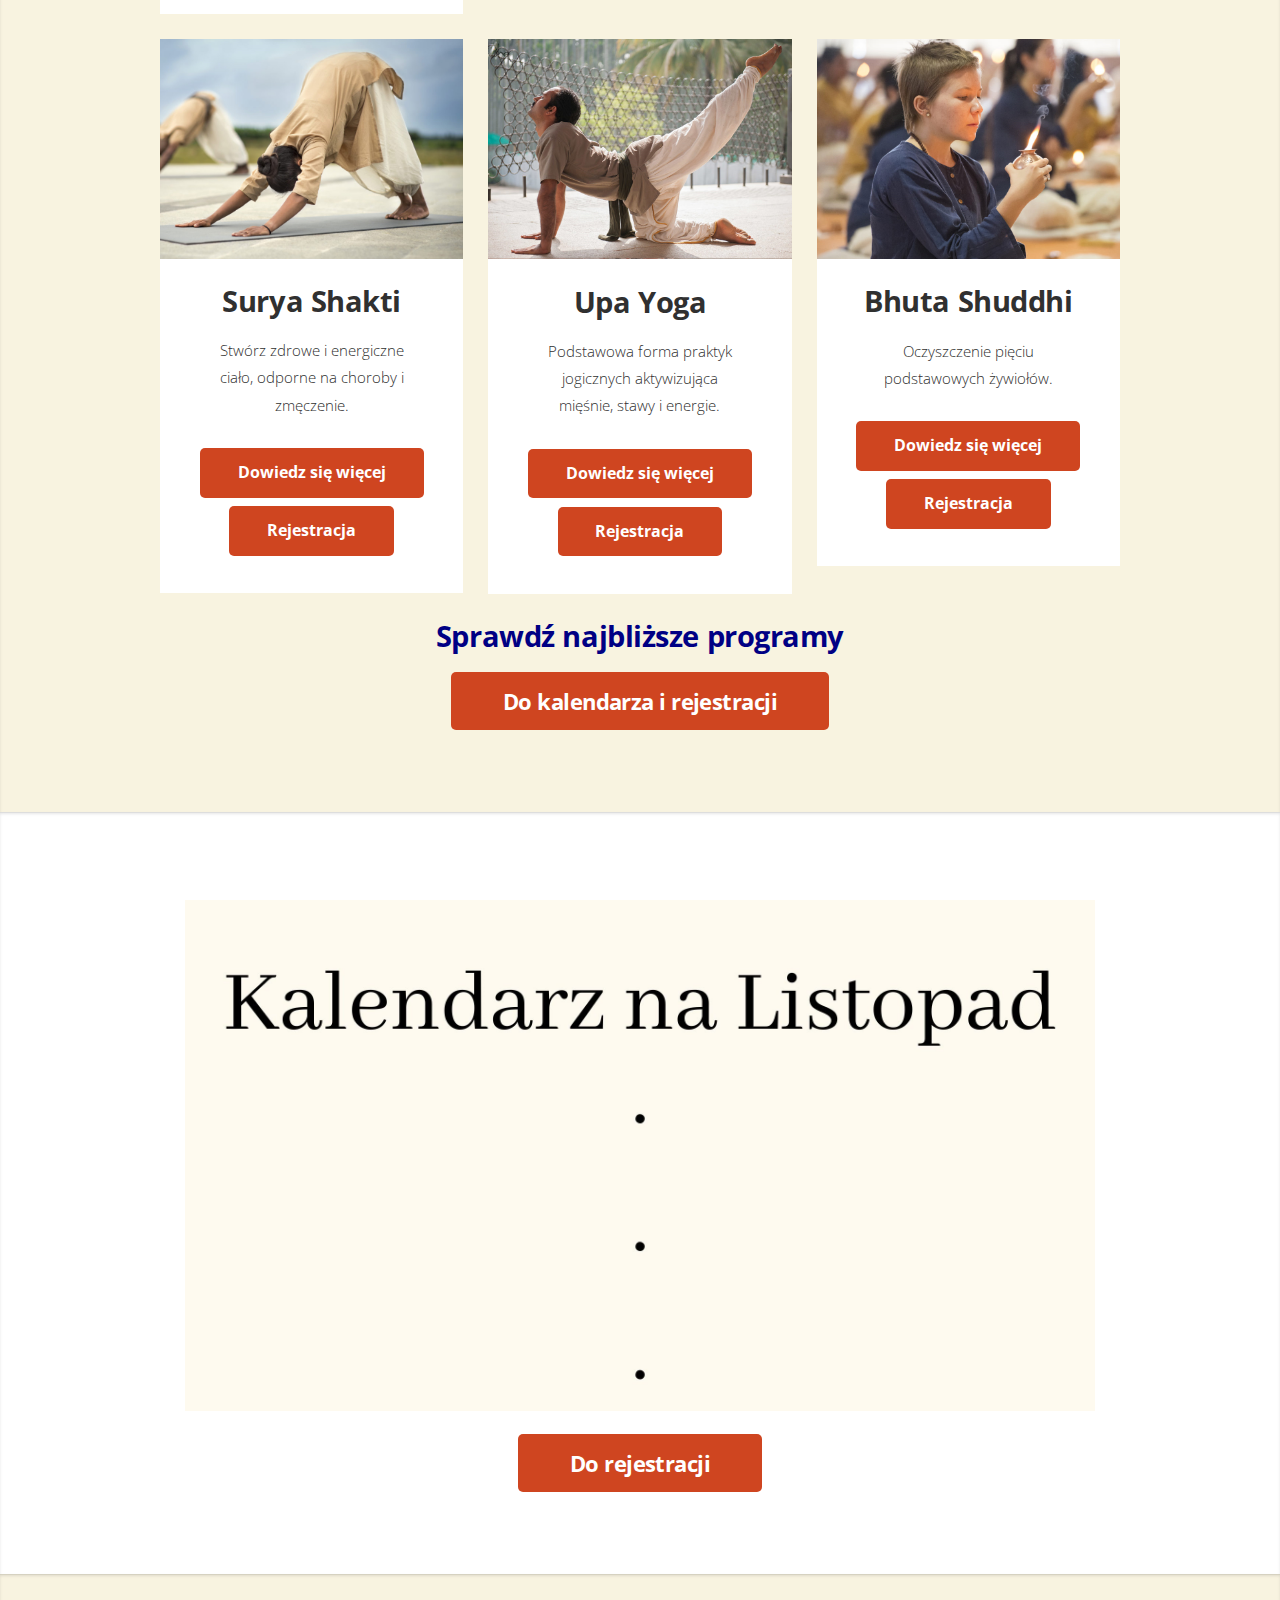
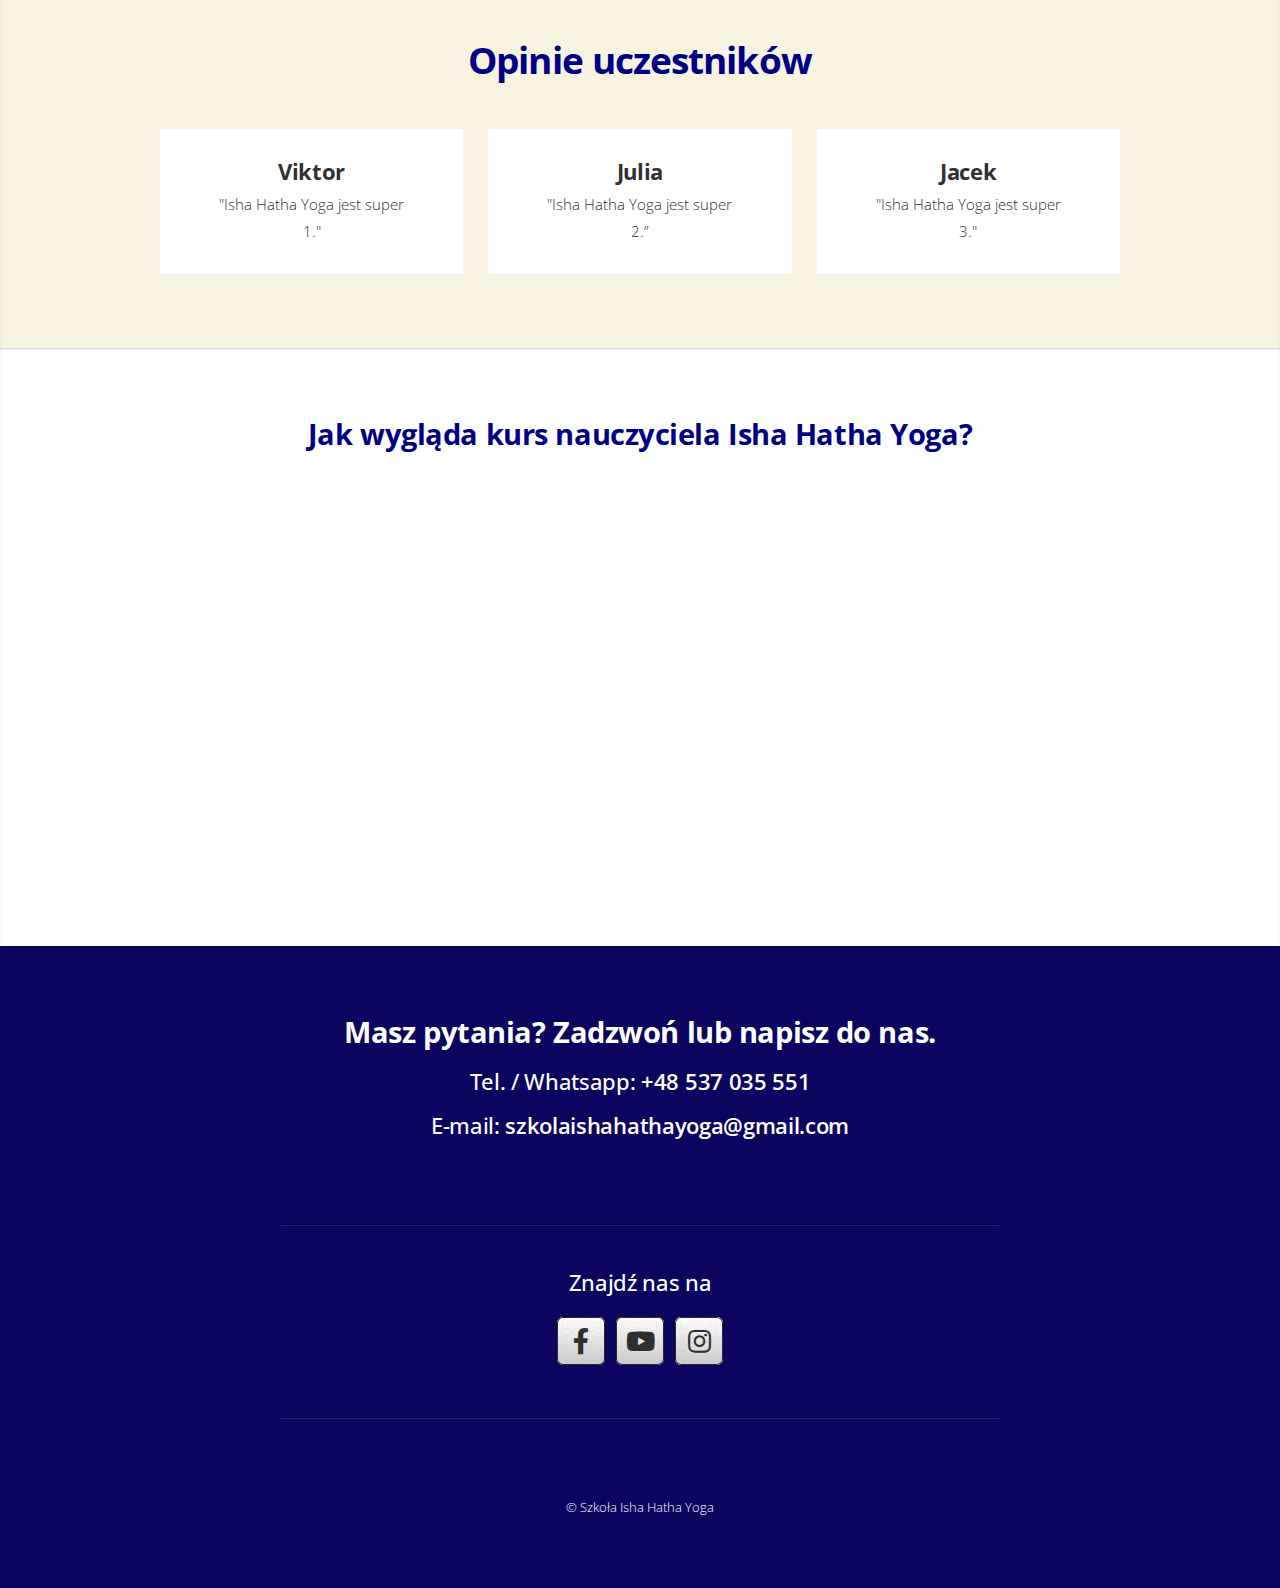
==== commit bcb48218: "newest update" ====
--- a/index.html
+++ b/index.html
@@ -36,8 +36,8 @@
 									<h1>starożytna nauka</h1>
 								</header>
 								<br/>
-								<p><strong>Isha Hatha Yoga</strong> to metody do całkowitej transformacji pochodzące z <b><a href="https://isha.sadhguru.org/us/en/center/isha-yoga-center-coimbatore" target="_blank">Isha Yoga Center</a></b>, przekazywane w nienaruszonej formie od tysięcy lat.</p>
-								<p>Programy po raz pierwszy dostępne w Polsce.</p>
+								<p><strong>Isha Hatha Yoga</strong> to metody do całkowitej transformacji ciała, umysłu i energii pochodzące z <b><a href="https://isha.sadhguru.org/us/en/center/isha-yoga-center-coimbatore" target="_blank">Isha Yoga Center</a></b>, przekazywane w nienaruszonej formie od tysięcy lat.</p>
+								<p>Po raz pierwszy dostępna w Polsce.</p>
 							</div>
 							<a href="#details" class="button large scrolly">Dowiedz się więcej</a>
 						</div>
@@ -61,7 +61,7 @@
 									<img src="images/icons/lightbulb.png"/>
 								</span>
 									<h3>Niezwykła okazja</h3>
-									<p>Oferujemy dużo więcej, niż zestawy ćwiczeń fizycznych. To starożytne metody do transformacji ciała, umysłu i energii.</p>
+									<p>Oferujemy dużo więcej, niż zestawy ćwiczeń fizycznych. To skuteczne, starożytne metody, które jeszcze do niedawna były dostępne tylko dla nielicznych.</p>
 								</section>
 							</div>
 							<div class="col-4 col-6-medium col-12-small">
@@ -79,7 +79,7 @@
 									<img src="images/icons/hearth.png"/>
 								</span>
 									<h3>Powrót do zdrowia</h3>
-									<p>Praktyki są w stanie wyleczyć wiele przewlekłych chorób, chronicznych bóli i przywrócić równowagę psychiczną.</p>
+									<p>Praktyki są w stanie wyleczyć wiele przewlekłych chorób, chronicznych bóli, przywrócić równowagę psychiczną i fizyczną.</p>
 								</section>
 							</div>
 							<div class="col-4 col-6-medium col-12-small">
@@ -112,7 +112,7 @@
 						</div>
 					</section>
 					<br/>
-					<h2>Dowiedz się więcej o Isha Hatha Yoga</h2>
+					<h2>Dlaczego klasyczna Isha Hatha Yoga?</h2>
 					<div class="embed-youtube">
 						<iframe width="700" height="394" src="https://www.youtube.com/embed/UIK3hR-NjYU" title="YouTube video player" frameborder="0" allow="accelerometer; autoplay; clipboard-write; encrypted-media; gyroscope; picture-in-picture" allowfullscreen></iframe>
 					</div>
@@ -135,7 +135,7 @@
 							<article class="box style2">
 								<a href="surya_kriya.html" class="image featured"><img src="images/surya_kriya.jpg" alt="" /></a>
 								<h2><a href="surya_kriya.html">Surya Kriya</a></h2>
-								<p>Medytacja w ruchu, stabilizacja. <br/>Praktyka fizyczna i duchowa w jednym.</p>
+								<p>Medytacja w ruchu, stabilizacja energii. Praktyka fizyczna i duchowa w jednym.</p>
 								<a href="surya_kriya.html" class="button">Dowiedz się więcej</a>
 								<a href="https://forms.gle/i4EftbAjTRGSN2Cz6" class="button scrolly" target="_blank">Rejestracja</a>
 							</article>
@@ -144,7 +144,7 @@
 							<article class="box style2">
 								<a href="surya_kriya.html" class="image featured"><img src="images/jogasany.jpg" alt="" /></a>
 								<h2><a href="surya_kriya.html">Jogasany</a></h2>
-								<p>Transformacja ciała, umysłu i energii. Doświadcz dogłębnego relaksu.</p>
+								<p>Transformacja ciała, umysłu i energii. Doświadcz zdrowia i dogłębnego relaksu.</p>
 								<a href="surya_kriya.html" class="button">Dowiedz się więcej</a>
 								<a href="https://forms.gle/i4EftbAjTRGSN2Cz6" class="button scrolly" target="_blank">Rejestracja</a>
 							</article>
@@ -153,7 +153,7 @@
 							<article class="box style2">
 								<a href="surya_kriya.html" class="image featured"><img src="images/angamardana.jpg" alt="" /></a>
 								<h2><a href="surya_kriya.html">Angamardana</a></h2>
-								<p>Intensywny fitness jogiczny.<br/> Całkowicie opanujesz swoje ciało.</p>
+								<p>Intensywny fitness jogiczny.<br/> Całkowite opanowanie swojego ciała.</p>
 								<a href="surya_kriya.html" class="button">Dowiedz się więcej</a>
 								<a href="https://forms.gle/i4EftbAjTRGSN2Cz6" class="button scrolly" target="_blank">Rejestracja</a>
 							</article>
@@ -162,7 +162,7 @@
 							<article class="box style2">
 								<a href="surya_kriya.html" class="image featured"><img src="images/surya_shakti.jpg" alt="" /></a>
 								<h2><a href="surya_kriya.html">Surya Shakti</a></h2>
-								<p>Stwórz zdrowe i energiczne ciało, które jest sprawne i odporne na choroby.</p>
+								<p>Stwórz zdrowe i energiczne ciało, odporne na choroby i zmęczenie.</p>
 								<a href="surya_kriya.html" class="button">Dowiedz się więcej</a>
 								<a href="https://forms.gle/i4EftbAjTRGSN2Cz6" class="button scrolly" target="_blank">Rejestracja</a>
 							</article>
@@ -180,13 +180,13 @@
 							<article class="box style2">
 								<a href="surya_kriya.html" class="image featured"><img src="images/bhuta_shuddhi.jpg" alt="" /></a>
 								<h2><a href="surya_kriya.html">Bhuta Shuddhi</a></h2>
-								<p>Oczyszczenie pięciu żywiołów. <br/>Krótki proces działający od środka.</p>
-								<a href="surya_kriya.html" class="button">Dowiedz się więcej</a>
-								<a href="https://forms.gle/i4EftbAjTRGSN2Cz6" class="button scrolly" target="_blank">Rejestracja</a>
-							</article>
-						</div>
-					</div>
-					<div class="little-bigger-space-top">
+								<p>Oczyszczenie pięciu podstawowych żywiołów.</p>
+								<a href="surya_kriya.html" class="button">Dowiedz się więcej</a>
+								<a href="https://forms.gle/i4EftbAjTRGSN2Cz6" class="button scrolly" target="_blank">Rejestracja</a>
+							</article>
+						</div>
+					</div>
+					<div class="little-more-space-top">
 						<h2>Sprawdź najbliższe programy</h2>
 						<a href="#calendar" class="button large scrolly">Do kalendarza i rejestracji</a>
 					</div>
@@ -197,13 +197,11 @@
 		<article id="calendar" class="wrapper style2">
 			<div class="container">
 				<div class="little-space-top">
-					<h1><strong>Kalendarz programów</strong></h1>
 					<a href="images/kalendarz-11.jpg">
 						<img class="container" src="images/kalendarz-11.jpg"/>
 					</a>
 				</div>
 				<div class="little-space-top">
-					<h2>Zapisz się na najbliższy program</h2>
 					<a href="https://forms.gle/i4EftbAjTRGSN2Cz6" class="button large scrolly" target="_blank">Do rejestracji</a>
 				</div>
 			</div>
--- a/assets/css/main.css
+++ b/assets/css/main.css
@@ -98,7 +98,7 @@
 		}
 
 	body, input, textarea, select {
-		font-family: 'Open Sans', sans-serif;
+		font-family: 'Open sans', sans-serif;
 		line-height: 1.85em;
 		color: #000084;
 		font-weight: 300;
@@ -1685,17 +1685,20 @@
 		max-width: 24em;
 	}
 
-
         .little-space-bottom {
             padding-bottom: 1em;
         }
 
+        .little-more-space-bottom {
+            padding-bottom: 2em;
+        }
+
         .little-space-top {
             padding-top: 1em;
         }
 
-        .little-bigger-space-top {
-            padding-top: 3em;
+        .little-more-space-top {
+            padding-top: 2em;
         }
 
 		input[type="button"]:hover,
@@ -1920,11 +1923,18 @@
 		color: #303030;
 		text-align: center;
 		padding: 2em;
-	}
+
+	}
+
+	.box p {
+        margin-left: auto;
+        margin-right: auto;
+        width: 80%;
+    }
 
 		.box.style1 {
 		    background-color: #FFF;
-			padding: 1.5em 1.5em 2.5em 1.5em;
+			padding: 1em 1em 2em 1em;
 		}
 
 			.box.style1 h3 {
@@ -1995,7 +2005,7 @@
 
 	.wrapper {
 		box-shadow: inset 0px 1px 0px 0px rgba(0, 0, 0, 0.05), inset 0px 2px 3px 0px rgba(0, 0, 0, 0.1);
-		padding: 6em 0 4em 0;
+		padding: 5em 0 5em 0;
 		text-align: center;
 	}
 
@@ -2013,6 +2023,10 @@
 			background-color: #F8F3E0;
 			color: #000084;
 		}
+
+        .wrapper.style3 p {
+            font-size: 1em;
+        }
 
 		.wrapper.style4 {
 			background-color: #0B055F;
@@ -2112,7 +2126,7 @@
 	}
 
 	#top {
-		padding: 5em 0 8em 0;
+		padding: 5em 0 5em 0;
 		text-align: left;
 	}
 
@@ -2136,6 +2150,9 @@
 		#top p {
 			font-size: 1.5em;
 			line-height: 1.75em;
+			margin-left: 0;
+            margin-right: auto;
+            width: 85%;
 		}
 
 			#top p a {
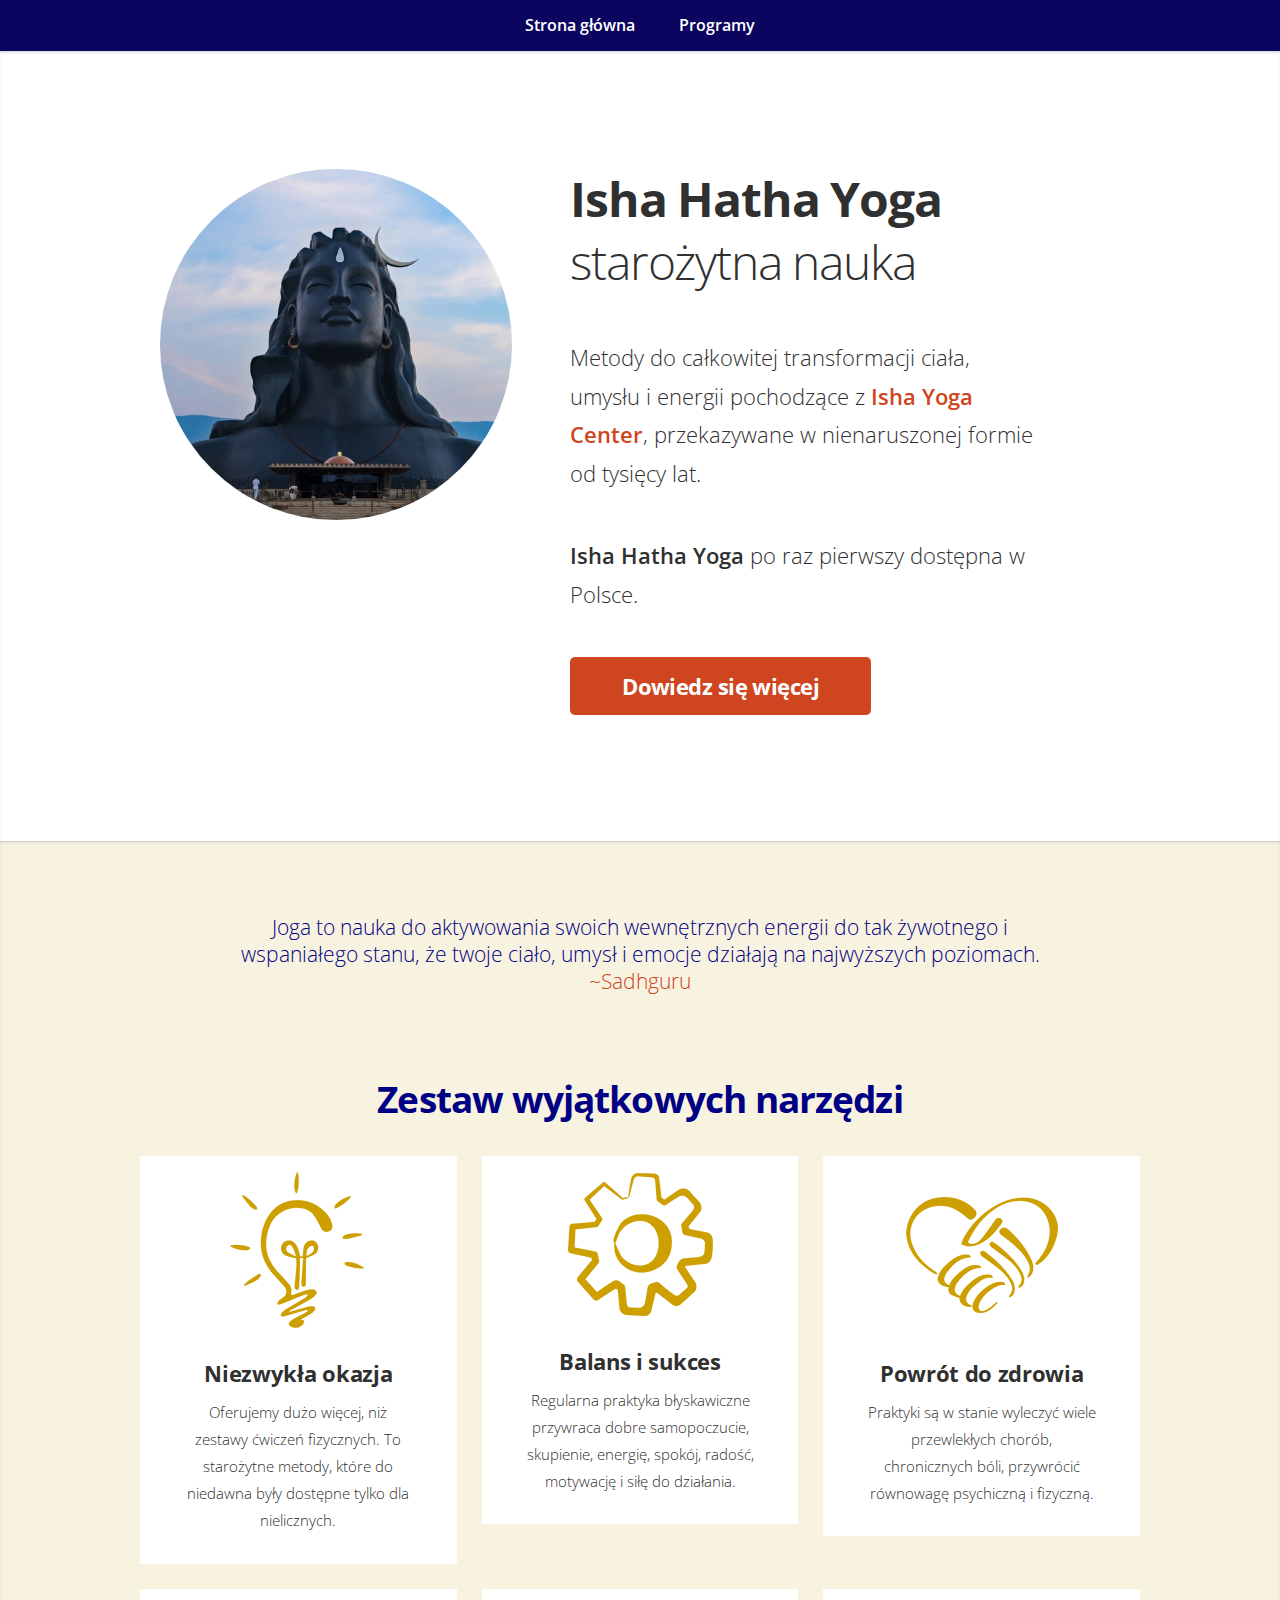
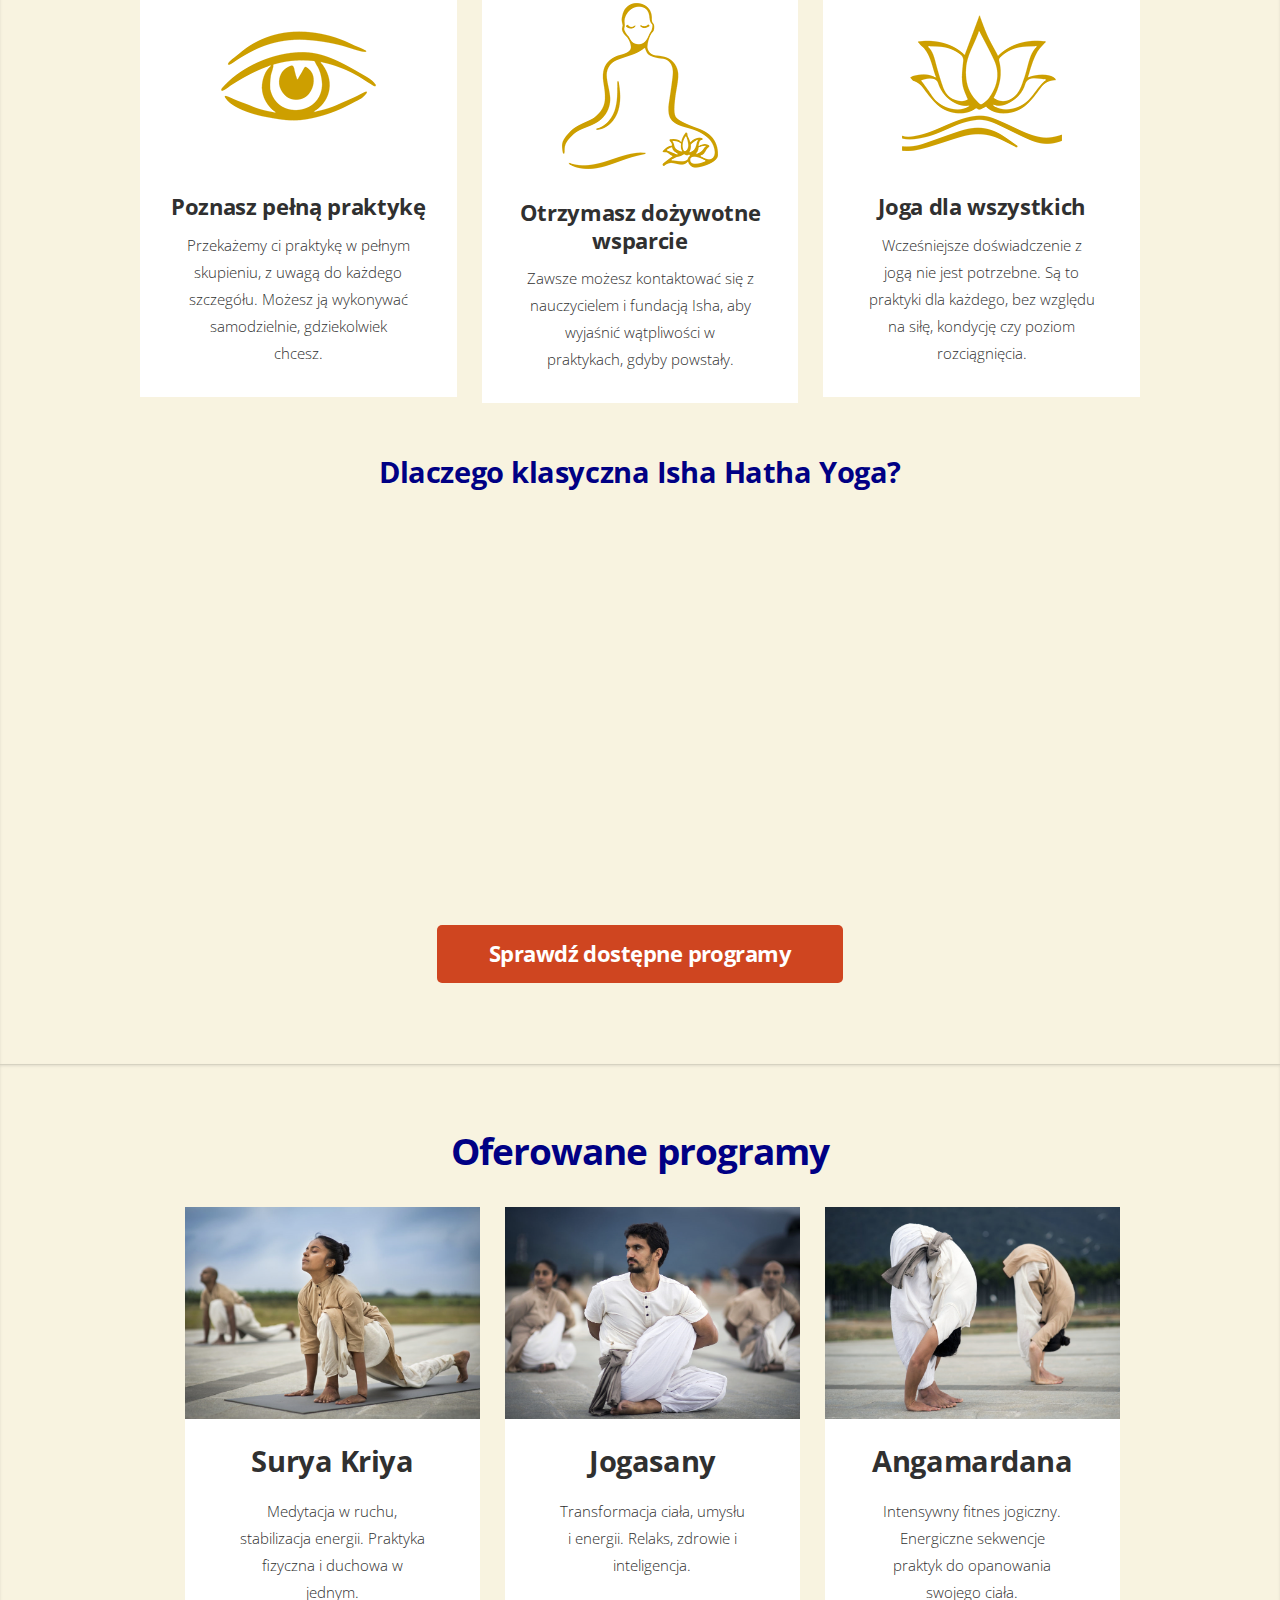
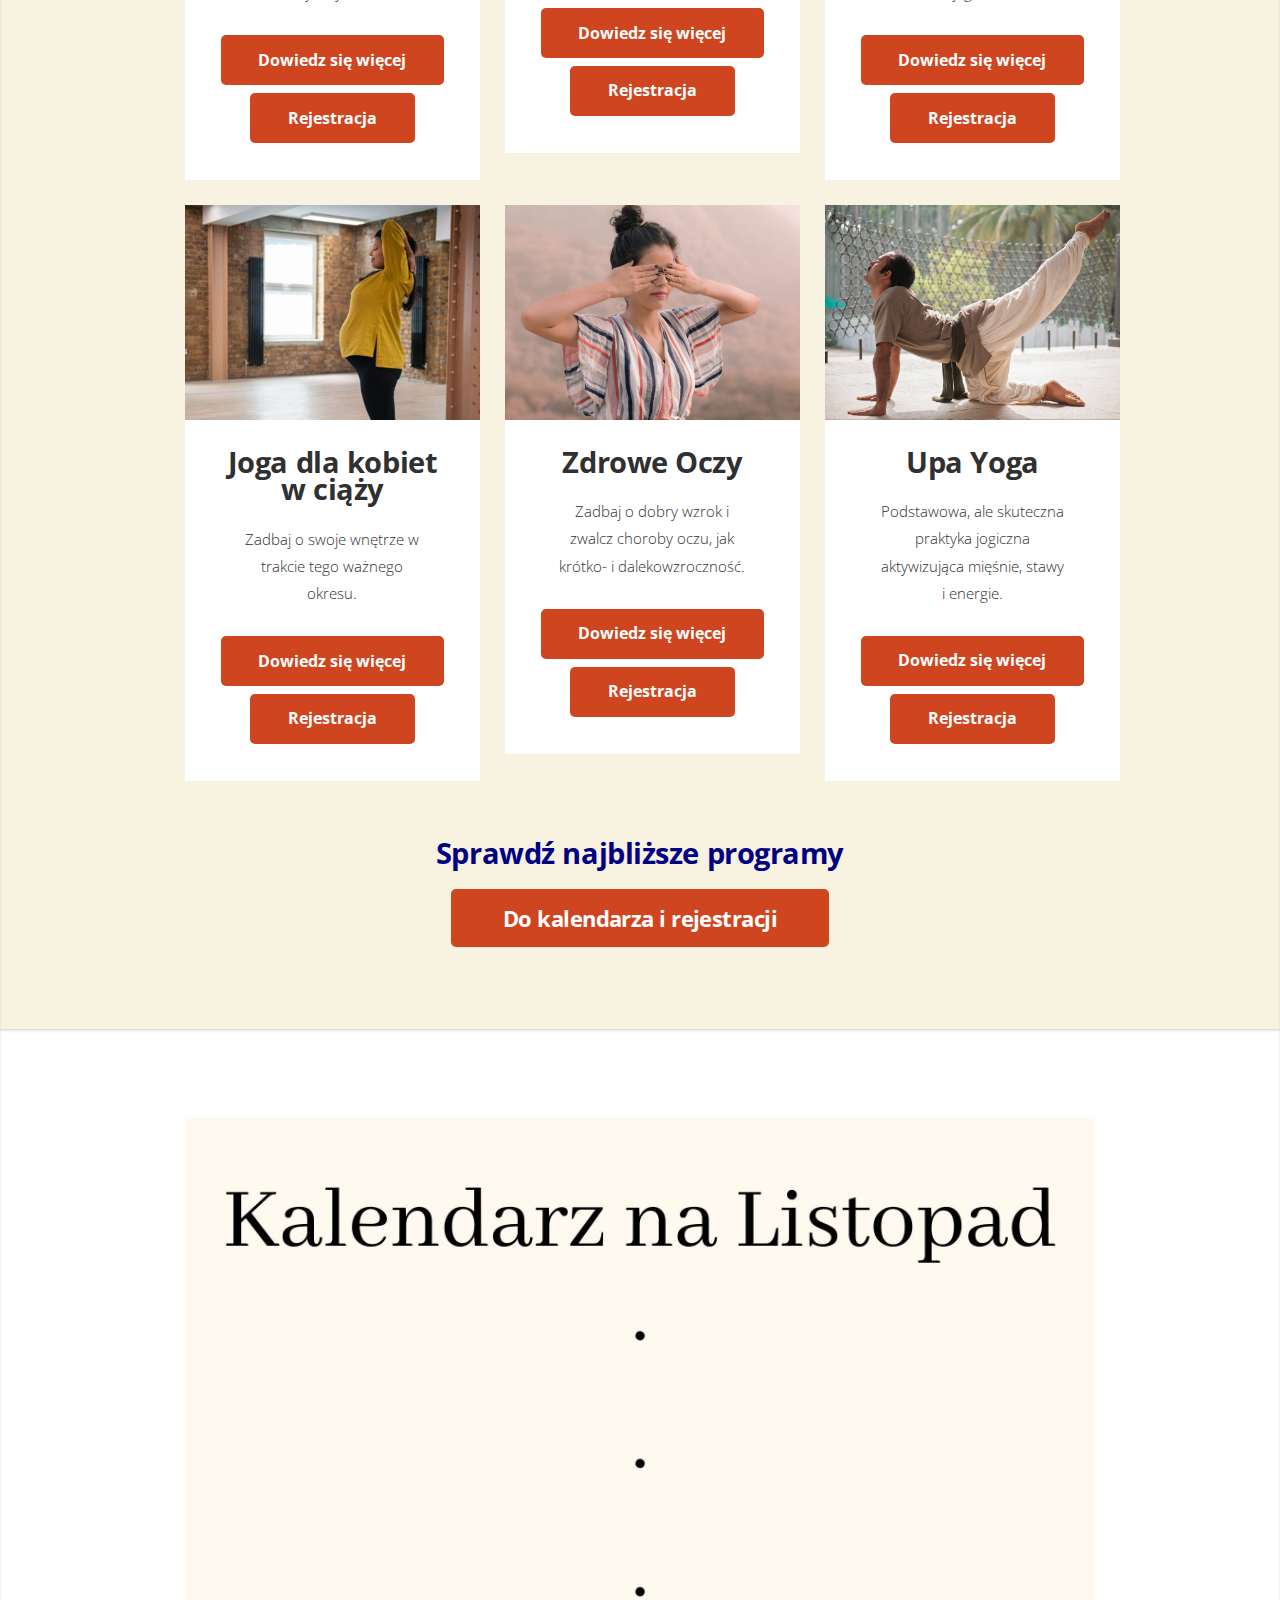
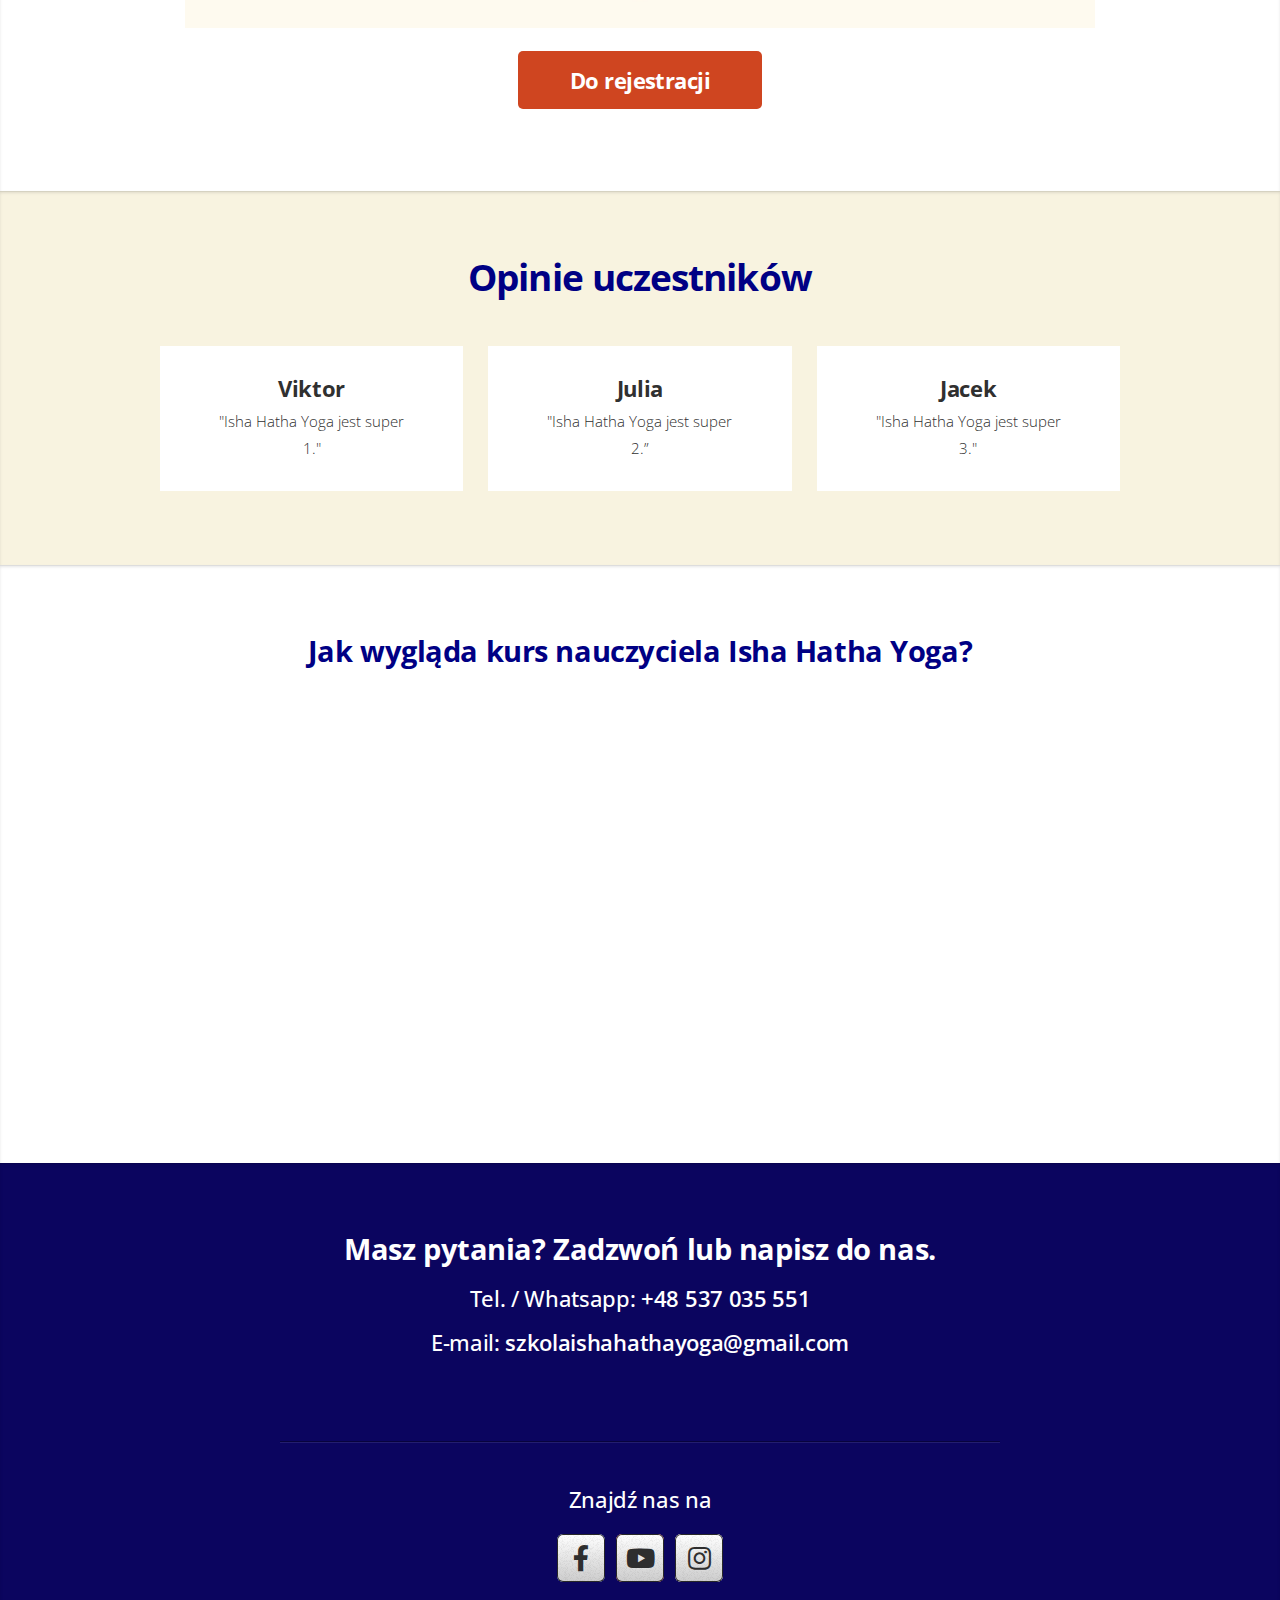
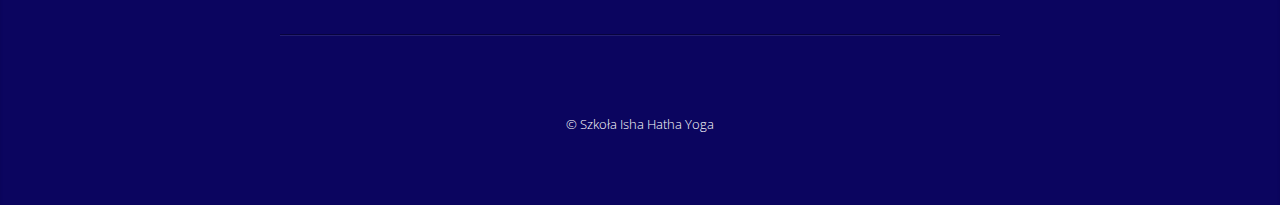
==== commit 49535eb0: "translation and new pictures" ====
--- a/index.html
+++ b/index.html
@@ -36,8 +36,8 @@
 									<h1>starożytna nauka</h1>
 								</header>
 								<br/>
-								<p><strong>Isha Hatha Yoga</strong> to metody do całkowitej transformacji ciała, umysłu i energii pochodzące z <b><a href="https://isha.sadhguru.org/us/en/center/isha-yoga-center-coimbatore" target="_blank">Isha Yoga Center</a></b>, przekazywane w nienaruszonej formie od tysięcy lat.</p>
-								<p>Po raz pierwszy dostępna w Polsce.</p>
+								<p>Metody do całkowitej transformacji ciała, umysłu i energii pochodzące z <b><a href="https://isha.sadhguru.org/us/en/center/isha-yoga-center-coimbatore" target="_blank">Isha Yoga Center</a></b>, przekazywane w nienaruszonej formie od tysięcy lat.</p>
+								<p><b>Isha Hatha Yoga</b> po raz pierwszy dostępna w Polsce.</p>
 							</div>
 							<a href="#details" class="button large scrolly">Dowiedz się więcej</a>
 						</div>
@@ -47,11 +47,20 @@
 
 		<!-- Szczegóły -->
 			<article id="details" class="wrapper style3">
-				<div class="container">
+				<div class="narrow-container">
 					<section>
 						<header>
-							<div class="little-space-top">
-								<h1><strong>To zestaw wyjątkowych narzędzi</strong></h1>
+							<div id="introduction" class="little-space-bottom">
+<!--								<p>-->
+<!--									Yoga is the science of activating your inner energies to such a vibrant and exuberant state that your body, mind, and emotions function at their highest peaks-->
+<!--								</p>-->
+								<p>
+									Joga to nauka do aktywowania swoich wewnętrznych energii do tak żywotnego i wspaniałego stanu, że twoje ciało, umysł i emocje działają na najwyższych poziomach.<br><a href="https://isha.sadhguru.org/uk/en" target="_blank">~Sadhguru</a></b>
+								</p>
+							</div>
+
+							<div class="little-more-space-top little-space-bottom">
+								<h1><strong>Zestaw wyjątkowych narzędzi</strong></h1>
 							</div>
 						</header>
 						<div class="row aln-center">
@@ -61,7 +70,7 @@
 									<img src="images/icons/lightbulb.png"/>
 								</span>
 									<h3>Niezwykła okazja</h3>
-									<p>Oferujemy dużo więcej, niż zestawy ćwiczeń fizycznych. To skuteczne, starożytne metody, które jeszcze do niedawna były dostępne tylko dla nielicznych.</p>
+									<p>Oferujemy dużo więcej, niż zestawy ćwiczeń fizycznych. To starożytne metody, które do niedawna były dostępne tylko dla nielicznych.</p>
 								</section>
 							</div>
 							<div class="col-4 col-6-medium col-12-small">
@@ -69,7 +78,7 @@
 								<span class="icon featured">
 									<img src="images/icons/gear.png"/>
 								</span>
-									<h3>Balans przede wszystkim</h3>
+									<h3>Balans i sukces</h3>
 									<p>Regularna praktyka błyskawiczne przywraca dobre samopoczucie, skupienie, energię, spokój, radość, motywację i siłę do działania.</p>
 								</section>
 							</div>
@@ -88,7 +97,7 @@
 									<img src="images/icons/eye.png"/>
 								</span>
 									<h3>Poznasz pełną praktykę</h3>
-									<p>Przekażemy ci praktykę w pełnym skupieniu, z uwagą do każdego szczegółu. Możesz ją praktykować samodzielnie, gdziekolwiek chcesz.</p>
+									<p>Przekażemy ci praktykę w pełnym skupieniu, z uwagą do każdego szczegółu. Możesz ją wykonywać samodzielnie, gdziekolwiek chcesz.</p>
 								</section>
 							</div>
 							<div class="col-4 col-6-medium col-12-small">
@@ -97,7 +106,7 @@
 									<img src="images/icons/meditating.png"/>
 								</span>
 									<h3>Otrzymasz dożywotne wsparcie</h3>
-									<p>Zawsze możesz skontaktować się z nauczycielem i fundacją Isha, aby wyjaśnić wątpliwości w praktykach.</p>
+									<p>Zawsze możesz kontaktować się z nauczycielem i fundacją Isha, aby wyjaśnić wątpliwości w praktykach, gdyby powstały.</p>
 								</section>
 							</div>
 							<div class="col-4 col-6-medium col-12-small">
@@ -106,7 +115,7 @@
 									<img src="images/icons/lotus_flower.png"/>
 								</span>
 									<h3>Joga dla wszystkich</h3>
-									<p>Wcześniejsze doświadczenie z jogą nie jest potrzebne. Są to praktyki dla każdego, bez względu na poziom zaawansowania.</p>
+									<p>Wcześniejsze doświadczenie z jogą nie jest potrzebne. Są to praktyki dla każdego, bez względu na siłę, kondycję czy poziom rozciągnięcia.</p>
 								</section>
 							</div>
 						</div>
@@ -130,7 +139,7 @@
 						<h1><strong>Oferowane programy</strong></h1>
 					</div>
 
-					<div class="row">
+					<div id="all-practices" class="row">
 						<div class="col-4 col-6-medium col-12-small">
 							<article class="box style2">
 								<a href="surya_kriya.html" class="image featured"><img src="images/surya_kriya.jpg" alt="" /></a>
@@ -142,51 +151,97 @@
 						</div>
 						<div class="col-4 col-6-medium col-12-small">
 							<article class="box style2">
-								<a href="surya_kriya.html" class="image featured"><img src="images/jogasany.jpg" alt="" /></a>
-								<h2><a href="surya_kriya.html">Jogasany</a></h2>
-								<p>Transformacja ciała, umysłu i energii. Doświadcz zdrowia i dogłębnego relaksu.</p>
-								<a href="surya_kriya.html" class="button">Dowiedz się więcej</a>
-								<a href="https://forms.gle/i4EftbAjTRGSN2Cz6" class="button scrolly" target="_blank">Rejestracja</a>
-							</article>
-						</div>
-						<div class="col-4 col-6-medium col-12-small">
-							<article class="box style2">
-								<a href="surya_kriya.html" class="image featured"><img src="images/angamardana.jpg" alt="" /></a>
-								<h2><a href="surya_kriya.html">Angamardana</a></h2>
-								<p>Intensywny fitness jogiczny.<br/> Całkowite opanowanie swojego ciała.</p>
-								<a href="surya_kriya.html" class="button">Dowiedz się więcej</a>
-								<a href="https://forms.gle/i4EftbAjTRGSN2Cz6" class="button scrolly" target="_blank">Rejestracja</a>
-							</article>
-						</div>
-						<div class="col-4 col-6-medium col-12-small">
-							<article class="box style2">
-								<a href="surya_kriya.html" class="image featured"><img src="images/surya_shakti.jpg" alt="" /></a>
-								<h2><a href="surya_kriya.html">Surya Shakti</a></h2>
-								<p>Stwórz zdrowe i energiczne ciało, odporne na choroby i zmęczenie.</p>
-								<a href="surya_kriya.html" class="button">Dowiedz się więcej</a>
-								<a href="https://forms.gle/i4EftbAjTRGSN2Cz6" class="button scrolly" target="_blank">Rejestracja</a>
-							</article>
-						</div>
-						<div class="col-4 col-6-medium col-12-small">
-							<article class="box style2">
-								<a href="surya_kriya.html" class="image featured"><img src="images/upa_yoga.jpg" alt="" /></a>
-								<h2><a href="surya_kriya.html">Upa Yoga</a></h2>
-								<p>Podstawowa forma praktyk jogicznych aktywizująca mięśnie, stawy i energie.</p>
-								<a href="surya_kriya.html" class="button">Dowiedz się więcej</a>
-								<a href="https://forms.gle/i4EftbAjTRGSN2Cz6" class="button scrolly" target="_blank">Rejestracja</a>
-							</article>
-						</div>
-						<div class="col-4 col-6-medium col-12-small">
-							<article class="box style2">
-								<a href="surya_kriya.html" class="image featured"><img src="images/bhuta_shuddhi.jpg" alt="" /></a>
-								<h2><a href="surya_kriya.html">Bhuta Shuddhi</a></h2>
-								<p>Oczyszczenie pięciu podstawowych żywiołów.</p>
-								<a href="surya_kriya.html" class="button">Dowiedz się więcej</a>
-								<a href="https://forms.gle/i4EftbAjTRGSN2Cz6" class="button scrolly" target="_blank">Rejestracja</a>
-							</article>
-						</div>
-					</div>
-					<div class="little-more-space-top">
+								<a href="jogasany.html" class="image featured"><img src="images/jogasany.jpg" alt="" /></a>
+								<h2><a href="jogasany.html">Jogasany</a></h2>
+								<p>Transformacja ciała, umysłu i energii. Relaks, zdrowie i inteligencja.</p>
+								<a href="jogasany.html" class="button">Dowiedz się więcej</a>
+								<a href="https://forms.gle/i4EftbAjTRGSN2Cz6" class="button scrolly" target="_blank">Rejestracja</a>
+							</article>
+						</div>
+						<div class="col-4 col-6-medium col-12-small">
+							<article class="box style2">
+								<a href="angamardana.html" class="image featured"><img src="images/angamardana.jpg" alt="" /></a>
+								<h2><a href="angamardana.html">Angamardana</a></h2>
+								<p>Intensywny fitnes jogiczny.<br/> Energiczne sekwencje praktyk do opanowania swojego ciała.</p>
+								<a href="angamardana.html" class="button">Dowiedz się więcej</a>
+								<a href="https://forms.gle/i4EftbAjTRGSN2Cz6" class="button scrolly" target="_blank">Rejestracja</a>
+							</article>
+						</div>
+
+						<div class="col-4 col-6-medium col-12-small">
+							<article class="box style2">
+								<a href="prenatal.html" class="image featured"><img src="images/prenatal.jpg" alt="" /></a>
+								<h2><a href="prenatal.html">Joga dla kobiet w ciąży</a></h2>
+								<p>Zadbaj o swoje wnętrze w trakcie tego ważnego okresu.</p>
+								<a href="prenatal.html" class="button">Dowiedz się więcej</a>
+								<a href="https://forms.gle/i4EftbAjTRGSN2Cz6" class="button scrolly" target="_blank">Rejestracja</a>
+							</article>
+						</div>
+						<div class="col-4 col-6-medium col-12-small">
+							<article class="box style2">
+								<a href="eye_care.html" class="image featured"><img src="images/eye_care.jpg" alt="" /></a>
+								<h2><a href="eye_care.html">Zdrowe Oczy</a></h2>
+								<p>Zadbaj o dobry wzrok i zwalcz choroby oczu, jak krótko- i dalekowzroczność.</p>
+								<a href="eye_care.html" class="button">Dowiedz się więcej</a>
+								<a href="https://forms.gle/i4EftbAjTRGSN2Cz6" class="button scrolly" target="_blank">Rejestracja</a>
+							</article>
+						</div>
+						<div class="col-4 col-6-medium col-12-small">
+							<article class="box style2">
+								<a href="upa_yoga.html" class="image featured"><img src="images/upa_yoga.jpg" alt="" /></a>
+								<h2><a href="upa_yoga.html">Upa Yoga</a></h2>
+								<p>Podstawowa, ale skuteczna praktyka jogiczna aktywizująca mięśnie, stawy i energie.</p>
+								<a href="upa_yoga.html" class="button">Dowiedz się więcej</a>
+								<a href="https://forms.gle/i4EftbAjTRGSN2Cz6" class="button scrolly" target="_blank">Rejestracja</a>
+							</article>
+						</div>
+<!--						<div class="col-4 col-6-medium col-12-small">-->
+<!--							<article class="box style2">-->
+<!--								<a href="surya_kriya.html" class="image featured"><img src="images/bhuta_shuddhi.jpg" alt="" /></a>-->
+<!--								<h2><a href="surya_kriya.html">Joga dla kobiet w ciąży</a></h2>-->
+<!--								<p>Oczyszczenie pięciu elementarnych żywiołów w ludzkim ciele.</p>-->
+<!--								<a href="surya_kriya.html" class="button">Dowiedz się więcej</a>-->
+<!--								<a href="https://forms.gle/i4EftbAjTRGSN2Cz6" class="button scrolly" target="_blank">Rejestracja</a>-->
+<!--							</article>-->
+<!--						</div>-->
+<!--						<div class="col-4 col-6-medium col-12-small">-->
+<!--							<article class="box style2">-->
+<!--								<a href="surya_kriya.html" class="image featured"><img src="images/bhuta_shuddhi.jpg" alt="" /></a>-->
+<!--								<h2><a href="surya_kriya.html">Shanmukhi mudra</a></h2>-->
+<!--								<p>Oczyszczenie pięciu elementarnych żywiołów w ludzkim ciele.</p>-->
+<!--								<a href="surya_kriya.html" class="button">Dowiedz się więcej</a>-->
+<!--								<a href="https://forms.gle/i4EftbAjTRGSN2Cz6" class="button scrolly" target="_blank">Rejestracja</a>-->
+<!--							</article>-->
+<!--						</div>-->
+<!--						<div class="col-4 col-6-medium col-12-small">-->
+<!--							<article class="box style2">-->
+<!--								<a href="surya_kriya.html" class="image featured"><img src="images/bhuta_shuddhi.jpg" alt="" /></a>-->
+<!--								<h2><a href="surya_kriya.html">Thoppukarnam</a></h2>-->
+<!--								<p>Oczyszczenie pięciu elementarnych żywiołów w ludzkim ciele.</p>-->
+<!--								<a href="surya_kriya.html" class="button">Dowiedz się więcej</a>-->
+<!--								<a href="https://forms.gle/i4EftbAjTRGSN2Cz6" class="button scrolly" target="_blank">Rejestracja</a>-->
+<!--							</article>-->
+<!--						</div>-->
+<!--						<div class="col-4 col-6-medium col-12-small">-->
+<!--							<article class="box style2">-->
+<!--								<a href="surya_kriya.html" class="image featured"><img src="images/bhuta_shuddhi.jpg" alt="" /></a>-->
+<!--								<h2><a href="surya_kriya.html">Bhastrika Kriya</a></h2>-->
+<!--								<p>Oczyszczenie pięciu elementarnych żywiołów w ludzkim ciele.</p>-->
+<!--								<a href="surya_kriya.html" class="button">Dowiedz się więcej</a>-->
+<!--								<a href="https://forms.gle/i4EftbAjTRGSN2Cz6" class="button scrolly" target="_blank">Rejestracja</a>-->
+<!--							</article>-->
+<!--						</div>-->
+<!--						<div class="col-4 col-6-medium col-12-small">-->
+<!--							<article class="box style2">-->
+<!--								<a href="surya_kriya.html" class="image featured"><img src="images/bhuta_shuddhi.jpg" alt="" /></a>-->
+<!--								<h2><a href="surya_kriya.html">Bhuta Shuddhi</a></h2>-->
+<!--								<p>Oczyszczenie pięciu elementarnych żywiołów w ludzkim ciele.</p>-->
+<!--								<a href="surya_kriya.html" class="button">Dowiedz się więcej</a>-->
+<!--								<a href="https://forms.gle/i4EftbAjTRGSN2Cz6" class="button scrolly" target="_blank">Rejestracja</a>-->
+<!--							</article>-->
+<!--						</div>-->
+					</div>
+					<div class="big-space-top">
 						<h2>Sprawdź najbliższe programy</h2>
 						<a href="#calendar" class="button large scrolly">Do kalendarza i rejestracji</a>
 					</div>
--- a/assets/css/main.css
+++ b/assets/css/main.css
@@ -225,6 +225,12 @@
 		margin: 0 auto;
 		max-width: calc(100% - 50px);
 		width: 1200px;
+	}
+
+	.narrow-container {
+	    margin: 0 auto;
+        max-width: calc(100% - 50px);
+        width: 1000px;
 	}
 
 		.container.medium {
@@ -1693,6 +1699,10 @@
             padding-bottom: 2em;
         }
 
+        .big-space-top {
+            padding-top: 4em;
+        }
+
         .little-space-top {
             padding-top: 1em;
         }
@@ -2026,6 +2036,29 @@
 
         .wrapper.style3 p {
             font-size: 1em;
+            width: 80%;
+            margin-left: auto;
+            margin-right: auto;
+        }
+
+        .wrapper.style3 #introduction {
+            font-size: 1.4em;
+            margin-left: auto;
+            margin-right: auto;
+        }
+
+        .wrapper.style3 #practice-introduction {
+            text-align: left;
+            font-size: 1.1em;
+            width: 80%;
+            margin-left: auto;
+            margin-right: auto;
+        }
+
+        .wrapper.style3 #all-practices {
+            width: 100%;
+            margin-left: auto;
+            margin-right: auto;
         }
 
 		.wrapper.style4 {
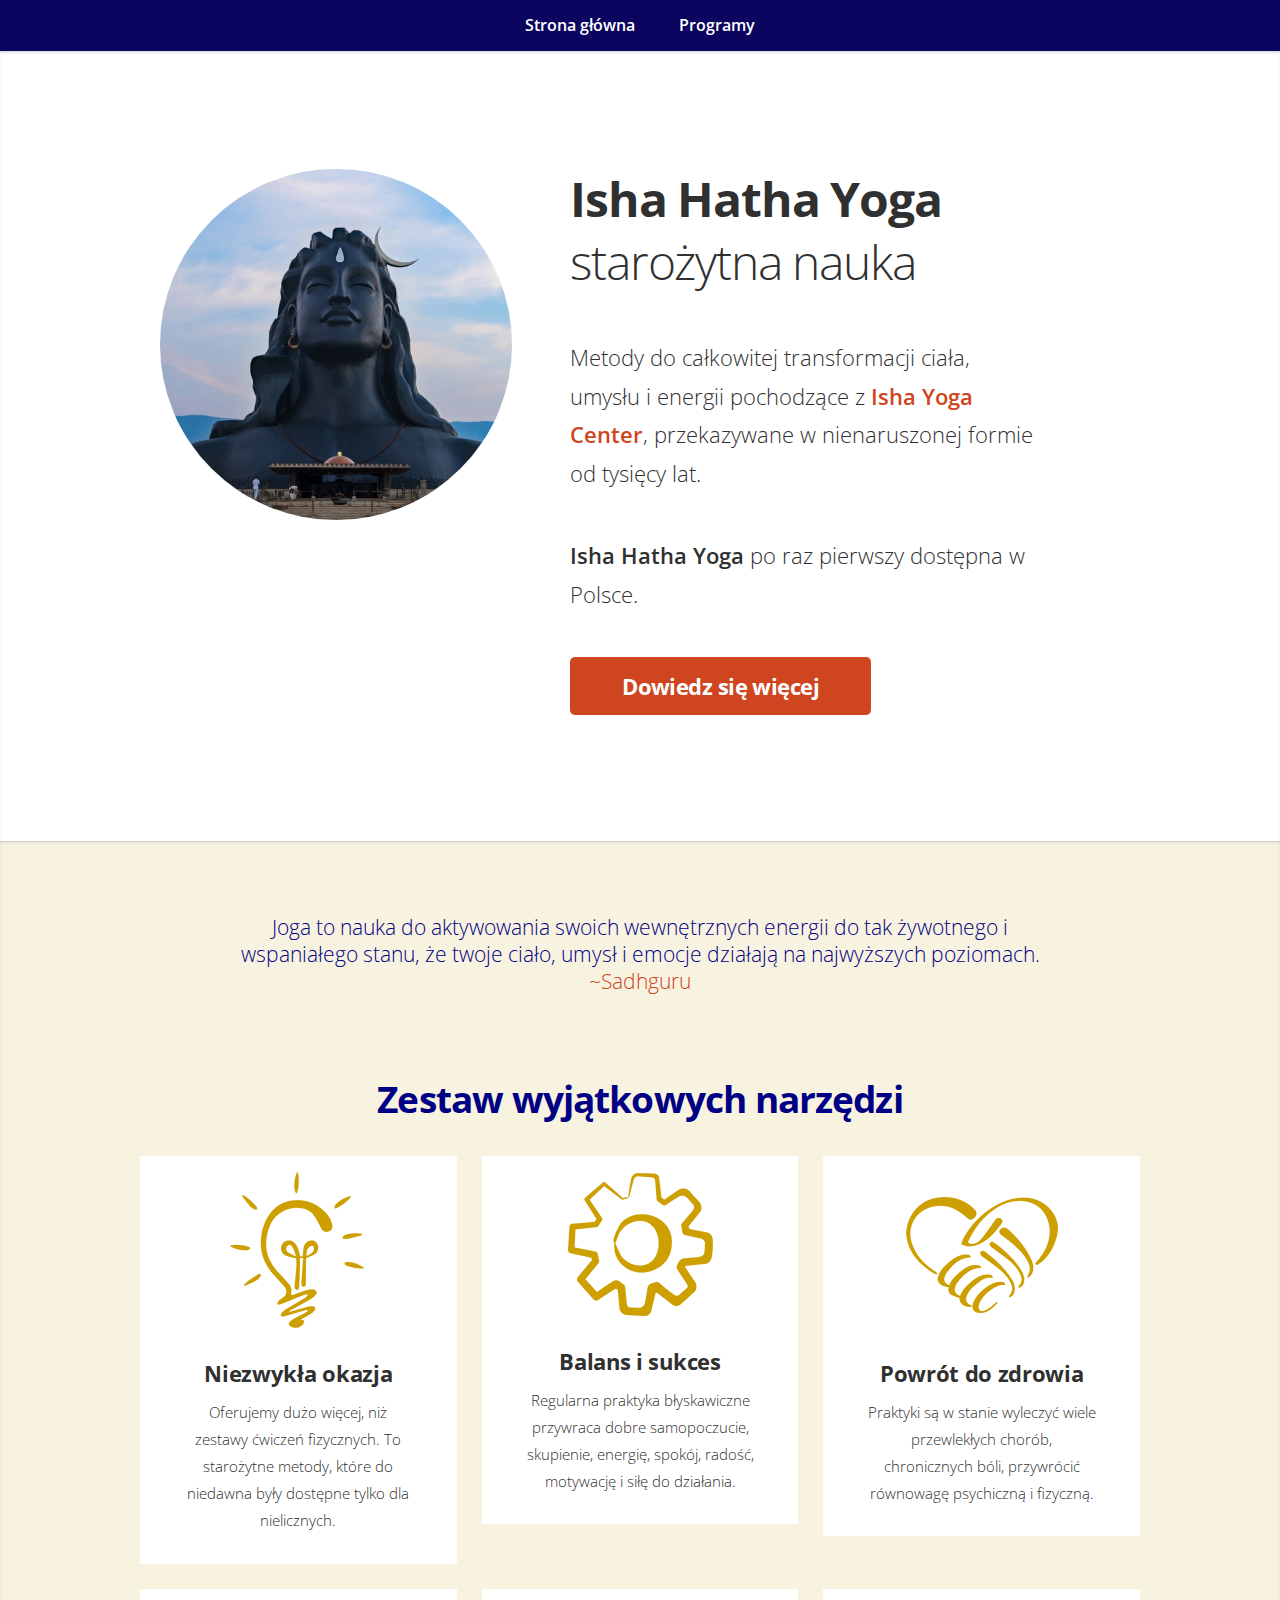
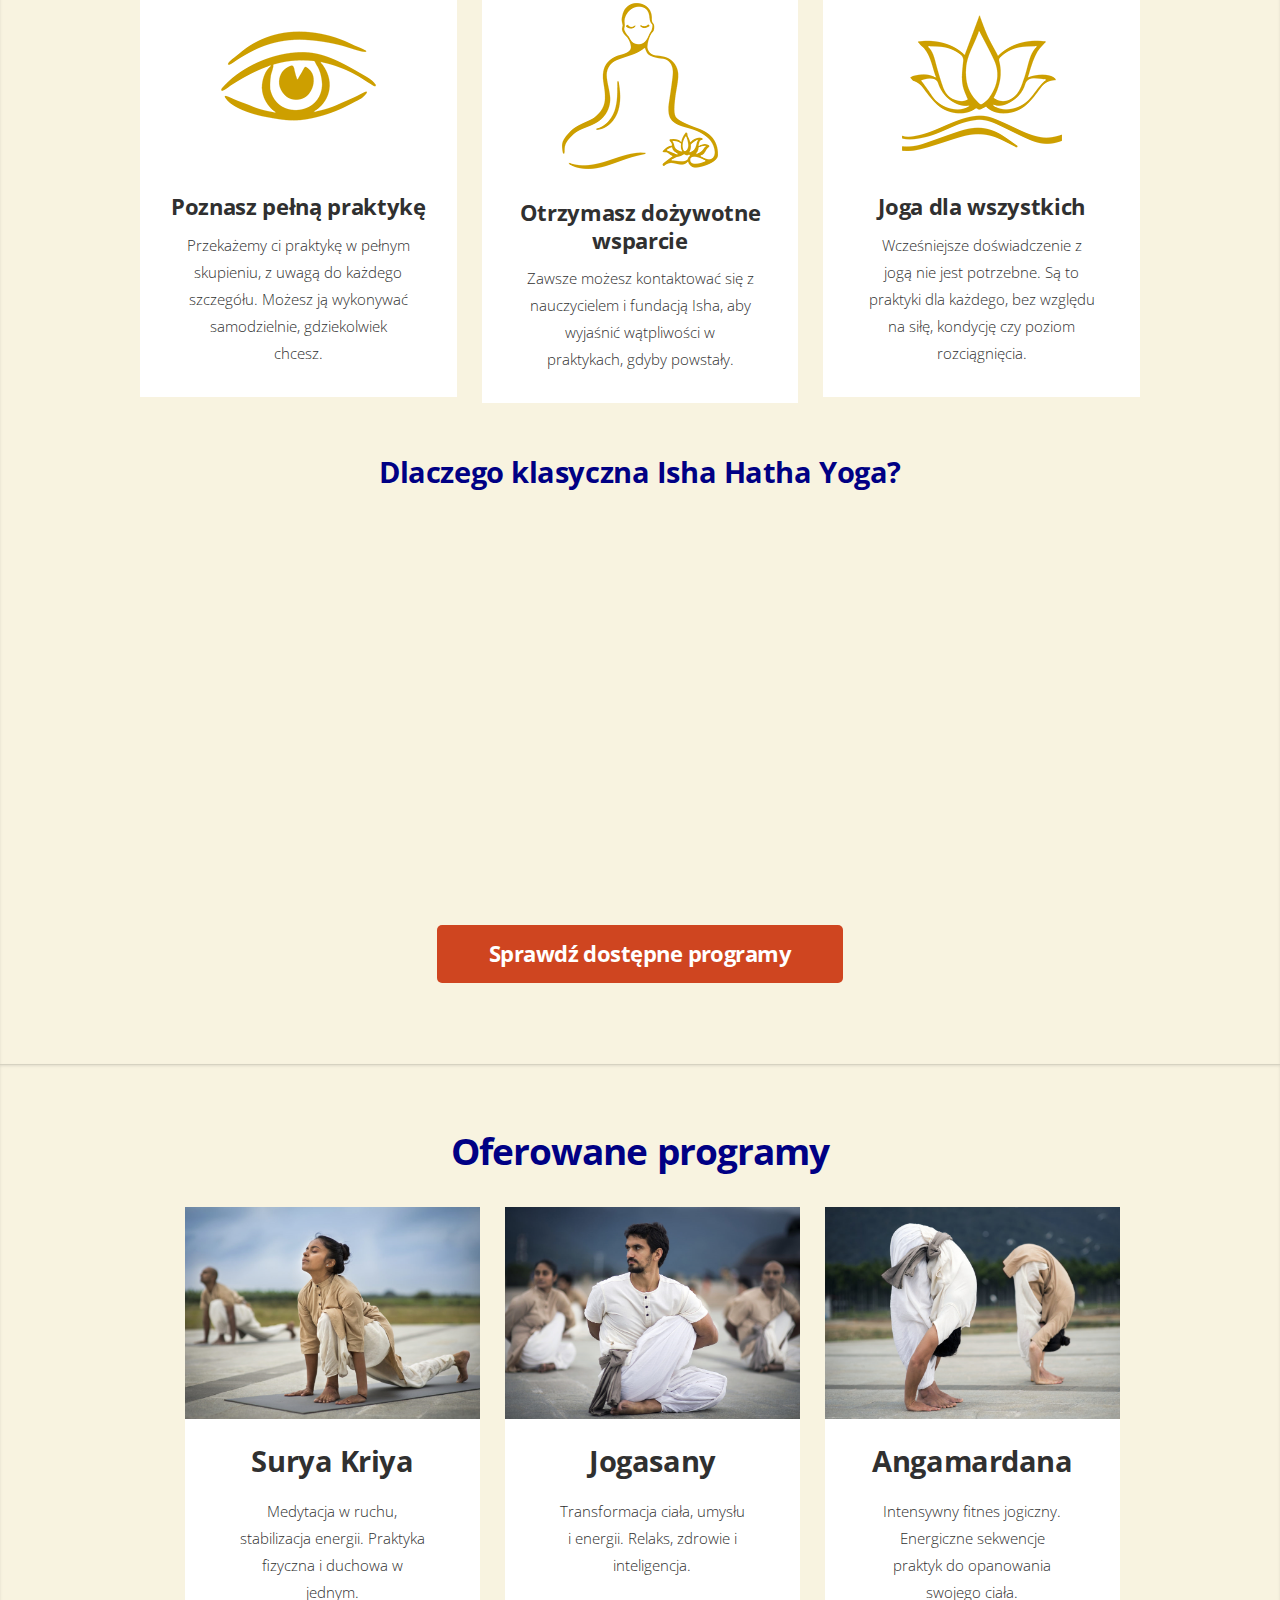
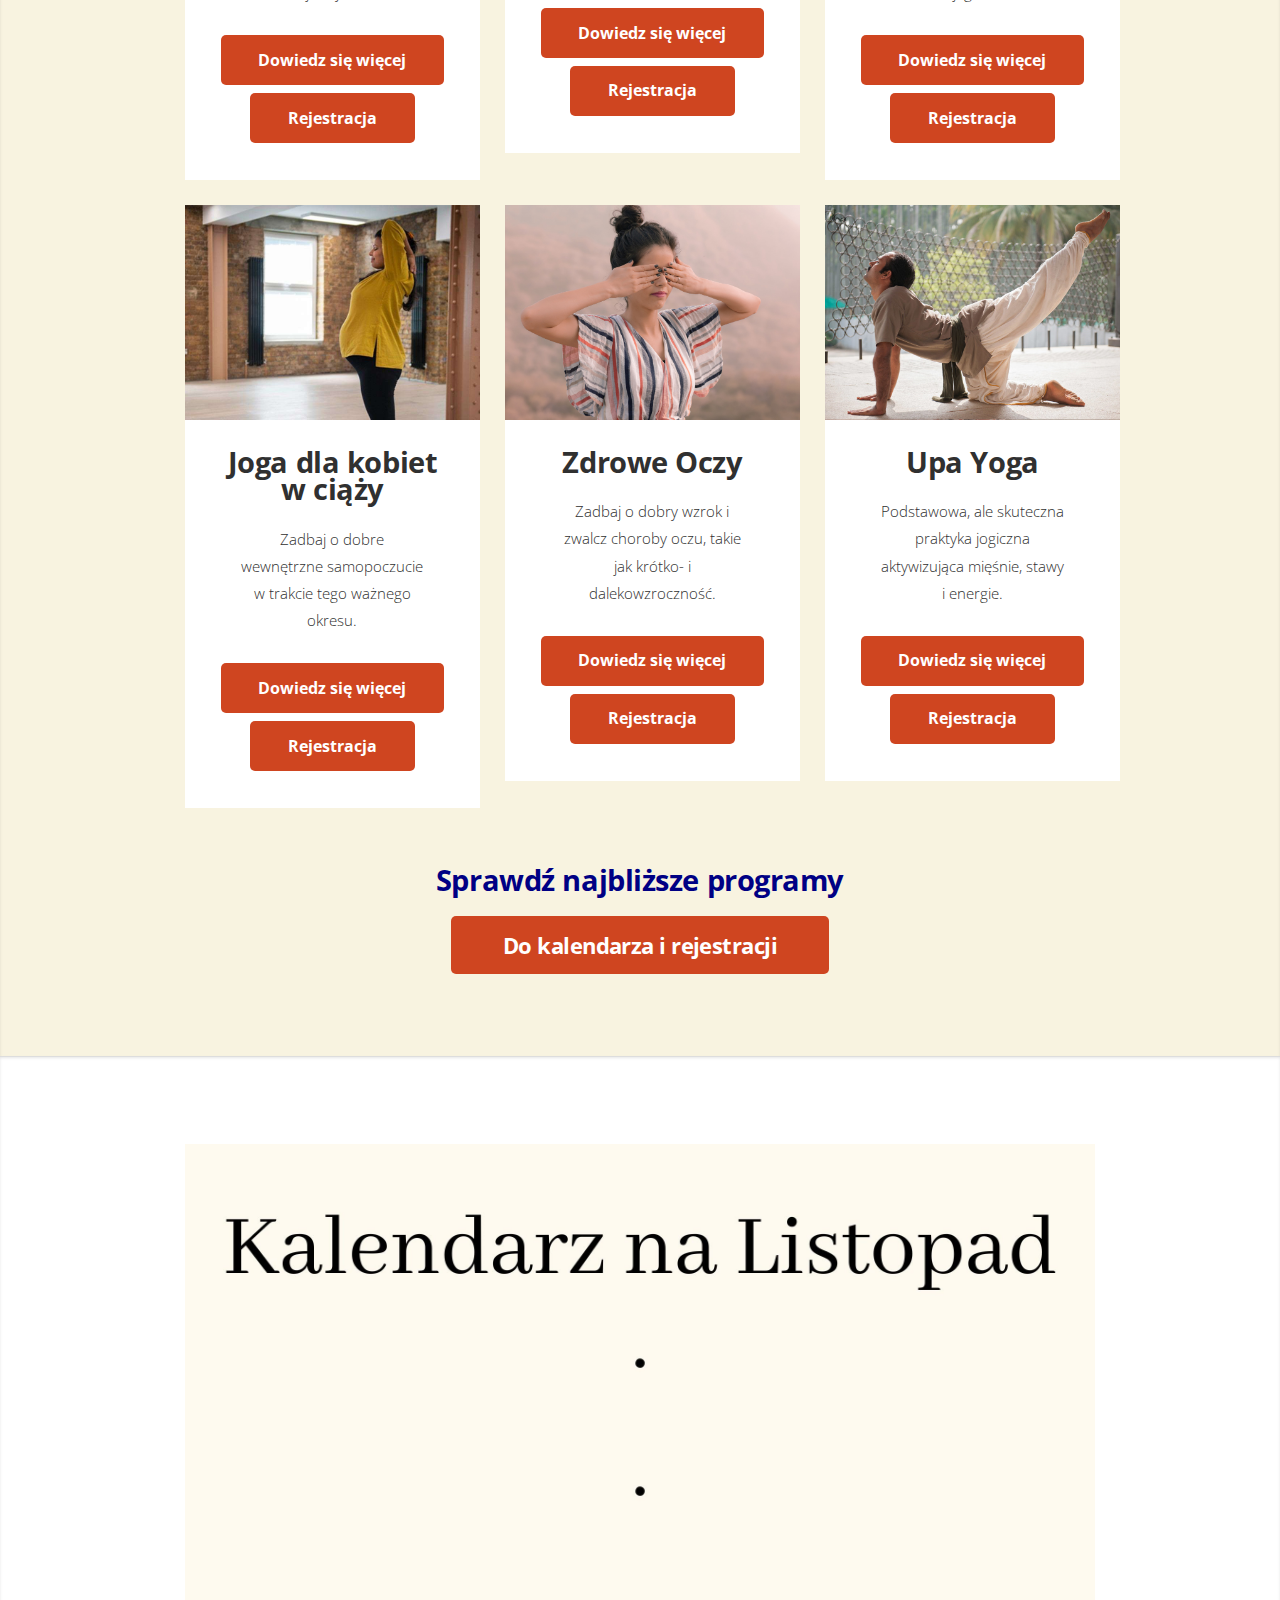
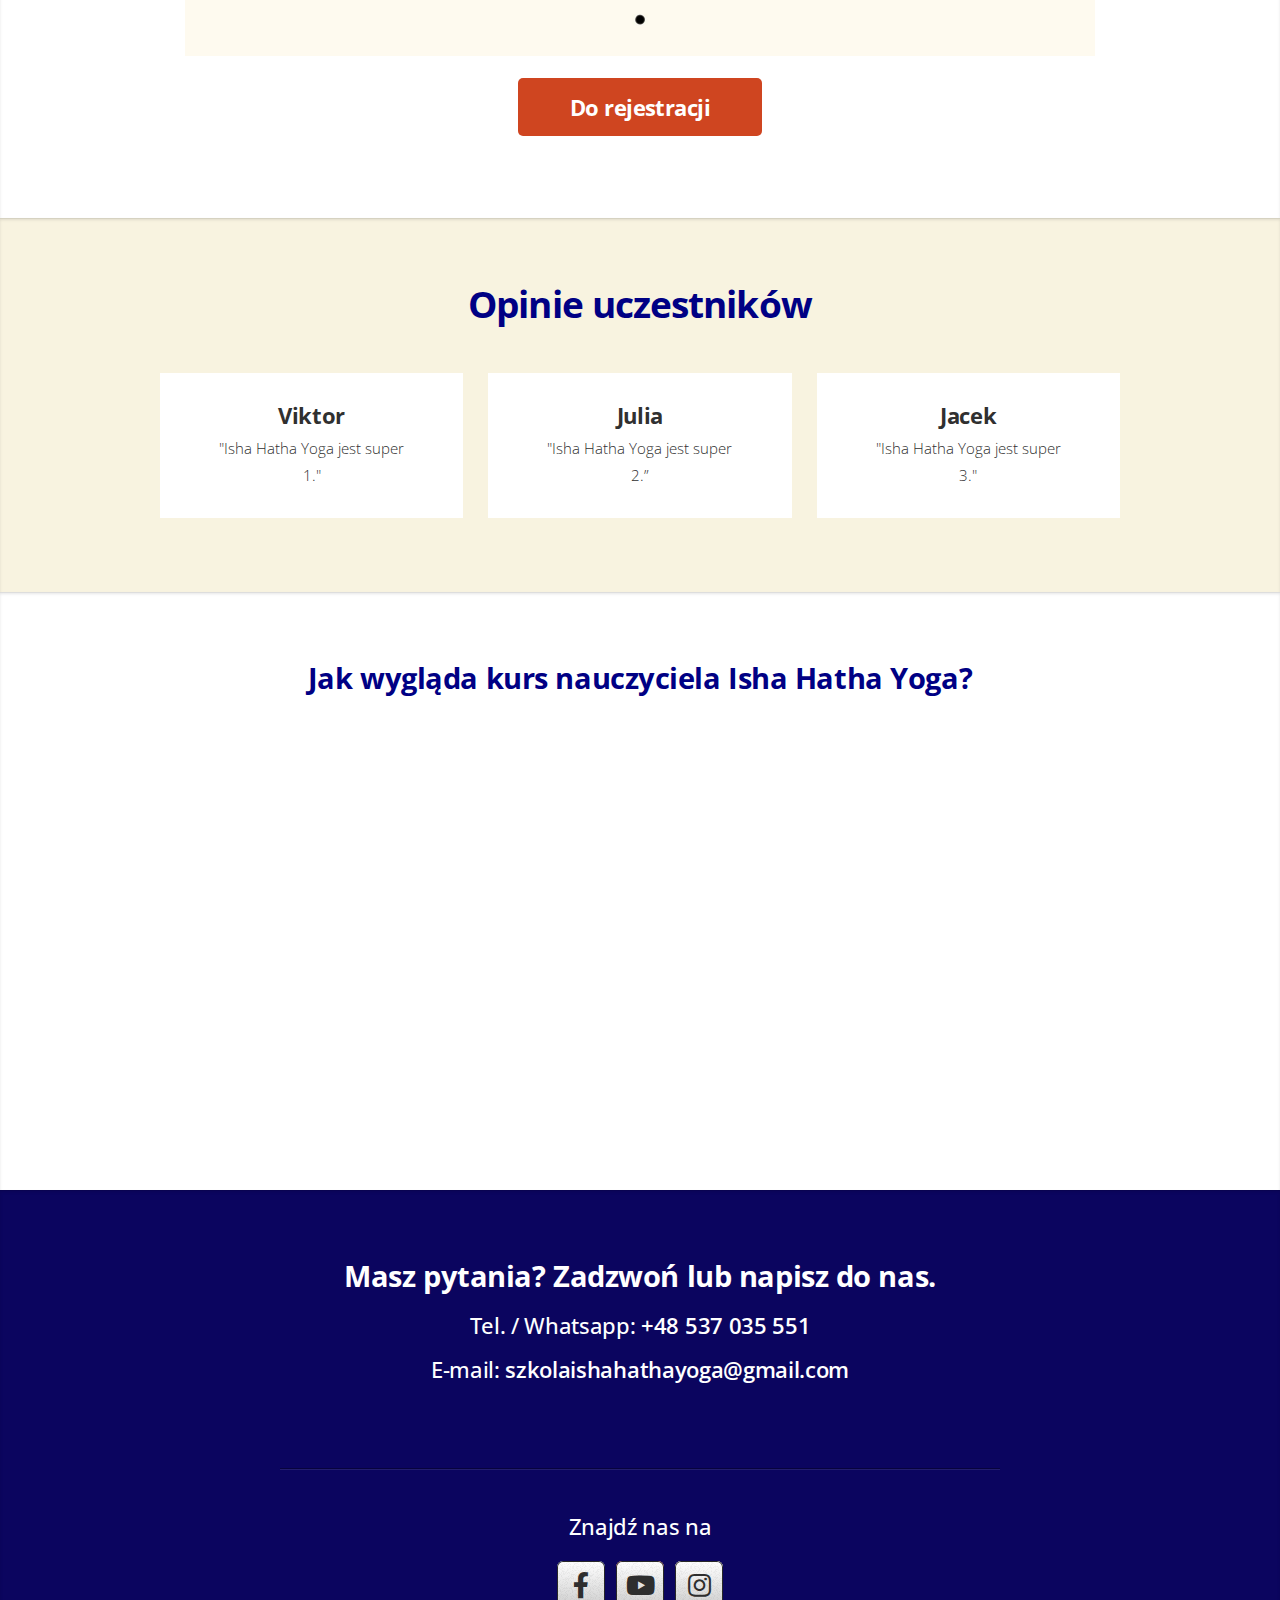
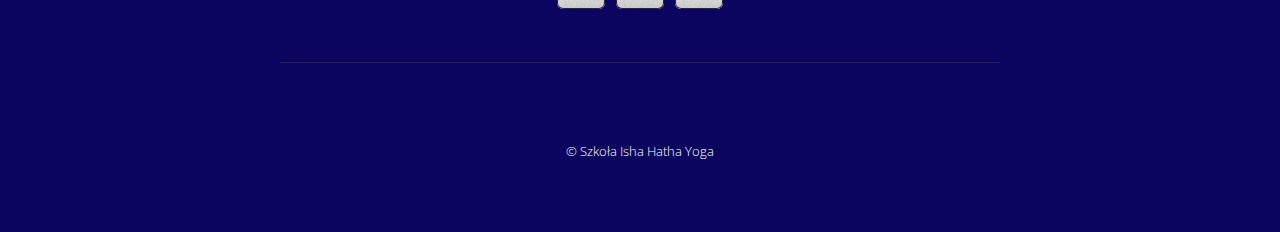
==== commit cff88e26: "newest" ====
--- a/index.html
+++ b/index.html
@@ -14,6 +14,7 @@
 	</head>
 	<body class="is-preload">
 
+
 		<!-- Nav -->
 			<nav id="nav">
 				<ul class="container">
@@ -55,7 +56,7 @@
 <!--									Yoga is the science of activating your inner energies to such a vibrant and exuberant state that your body, mind, and emotions function at their highest peaks-->
 <!--								</p>-->
 								<p>
-									Joga to nauka do aktywowania swoich wewnętrznych energii do tak żywotnego i wspaniałego stanu, że twoje ciało, umysł i emocje działają na najwyższych poziomach.<br><a href="https://isha.sadhguru.org/uk/en" target="_blank">~Sadhguru</a></b>
+									Joga to nauka do aktywowania swoich wewnętrznych energii do tak żywotnego i wspaniałego stanu, że twoje ciało, umysł i emocje działają na najwyższych poziomach.<br><a href="https://isha.sadhguru.org/uk/en" target="_blank">~Sadhguru</a>
 								</p>
 							</div>
 
@@ -172,7 +173,7 @@
 							<article class="box style2">
 								<a href="prenatal.html" class="image featured"><img src="images/prenatal.jpg" alt="" /></a>
 								<h2><a href="prenatal.html">Joga dla kobiet w ciąży</a></h2>
-								<p>Zadbaj o swoje wnętrze w trakcie tego ważnego okresu.</p>
+								<p>Zadbaj o dobre wewnętrzne samopoczucie w trakcie tego ważnego okresu.</p>
 								<a href="prenatal.html" class="button">Dowiedz się więcej</a>
 								<a href="https://forms.gle/i4EftbAjTRGSN2Cz6" class="button scrolly" target="_blank">Rejestracja</a>
 							</article>
@@ -181,7 +182,7 @@
 							<article class="box style2">
 								<a href="eye_care.html" class="image featured"><img src="images/eye_care.jpg" alt="" /></a>
 								<h2><a href="eye_care.html">Zdrowe Oczy</a></h2>
-								<p>Zadbaj o dobry wzrok i zwalcz choroby oczu, jak krótko- i dalekowzroczność.</p>
+								<p>Zadbaj o dobry wzrok i zwalcz choroby oczu, takie jak krótko- i dalekowzroczność.</p>
 								<a href="eye_care.html" class="button">Dowiedz się więcej</a>
 								<a href="https://forms.gle/i4EftbAjTRGSN2Cz6" class="button scrolly" target="_blank">Rejestracja</a>
 							</article>
--- a/assets/css/main.css
+++ b/assets/css/main.css
@@ -2039,6 +2039,7 @@
             width: 80%;
             margin-left: auto;
             margin-right: auto;
+
         }
 
         .wrapper.style3 #introduction {
@@ -2152,6 +2153,9 @@
 					border-top: solid 0.6em #282828;
 				}
 
+
+
+
 /* Articles */
 
 	body > article {
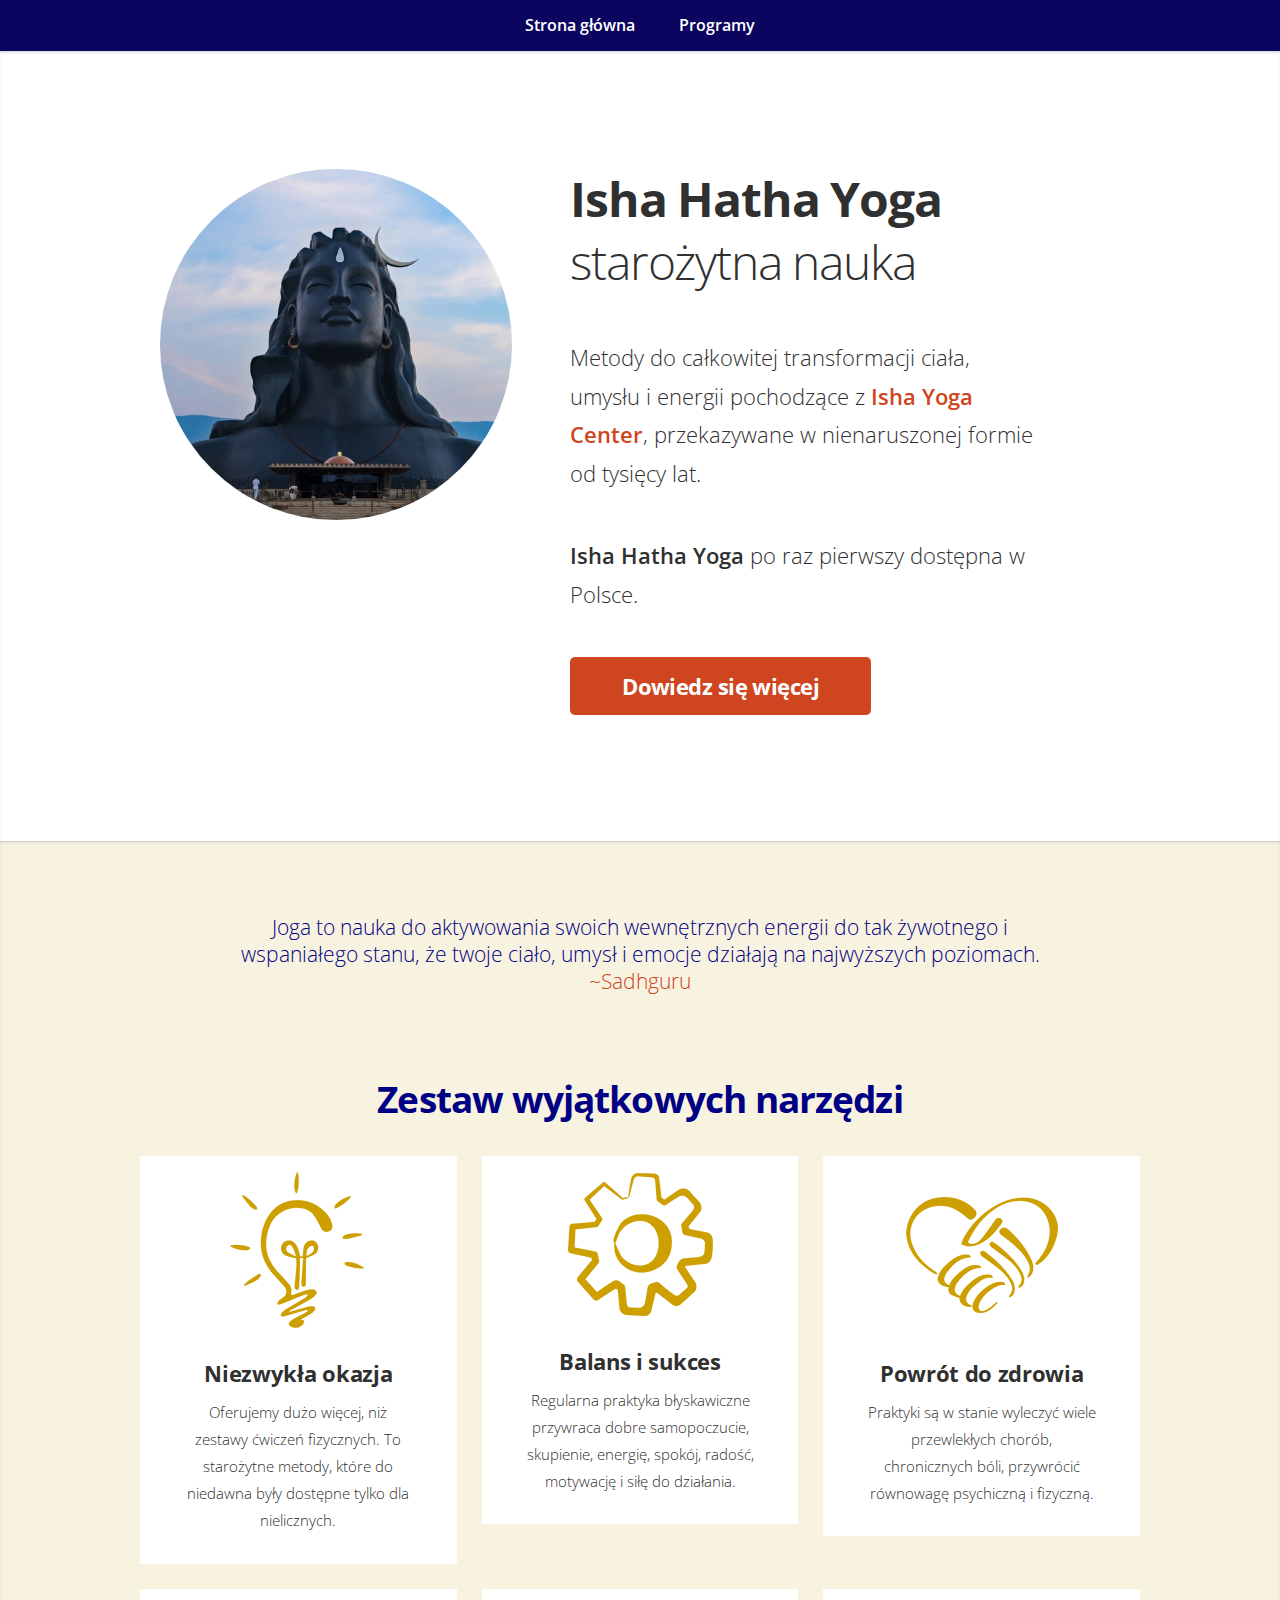
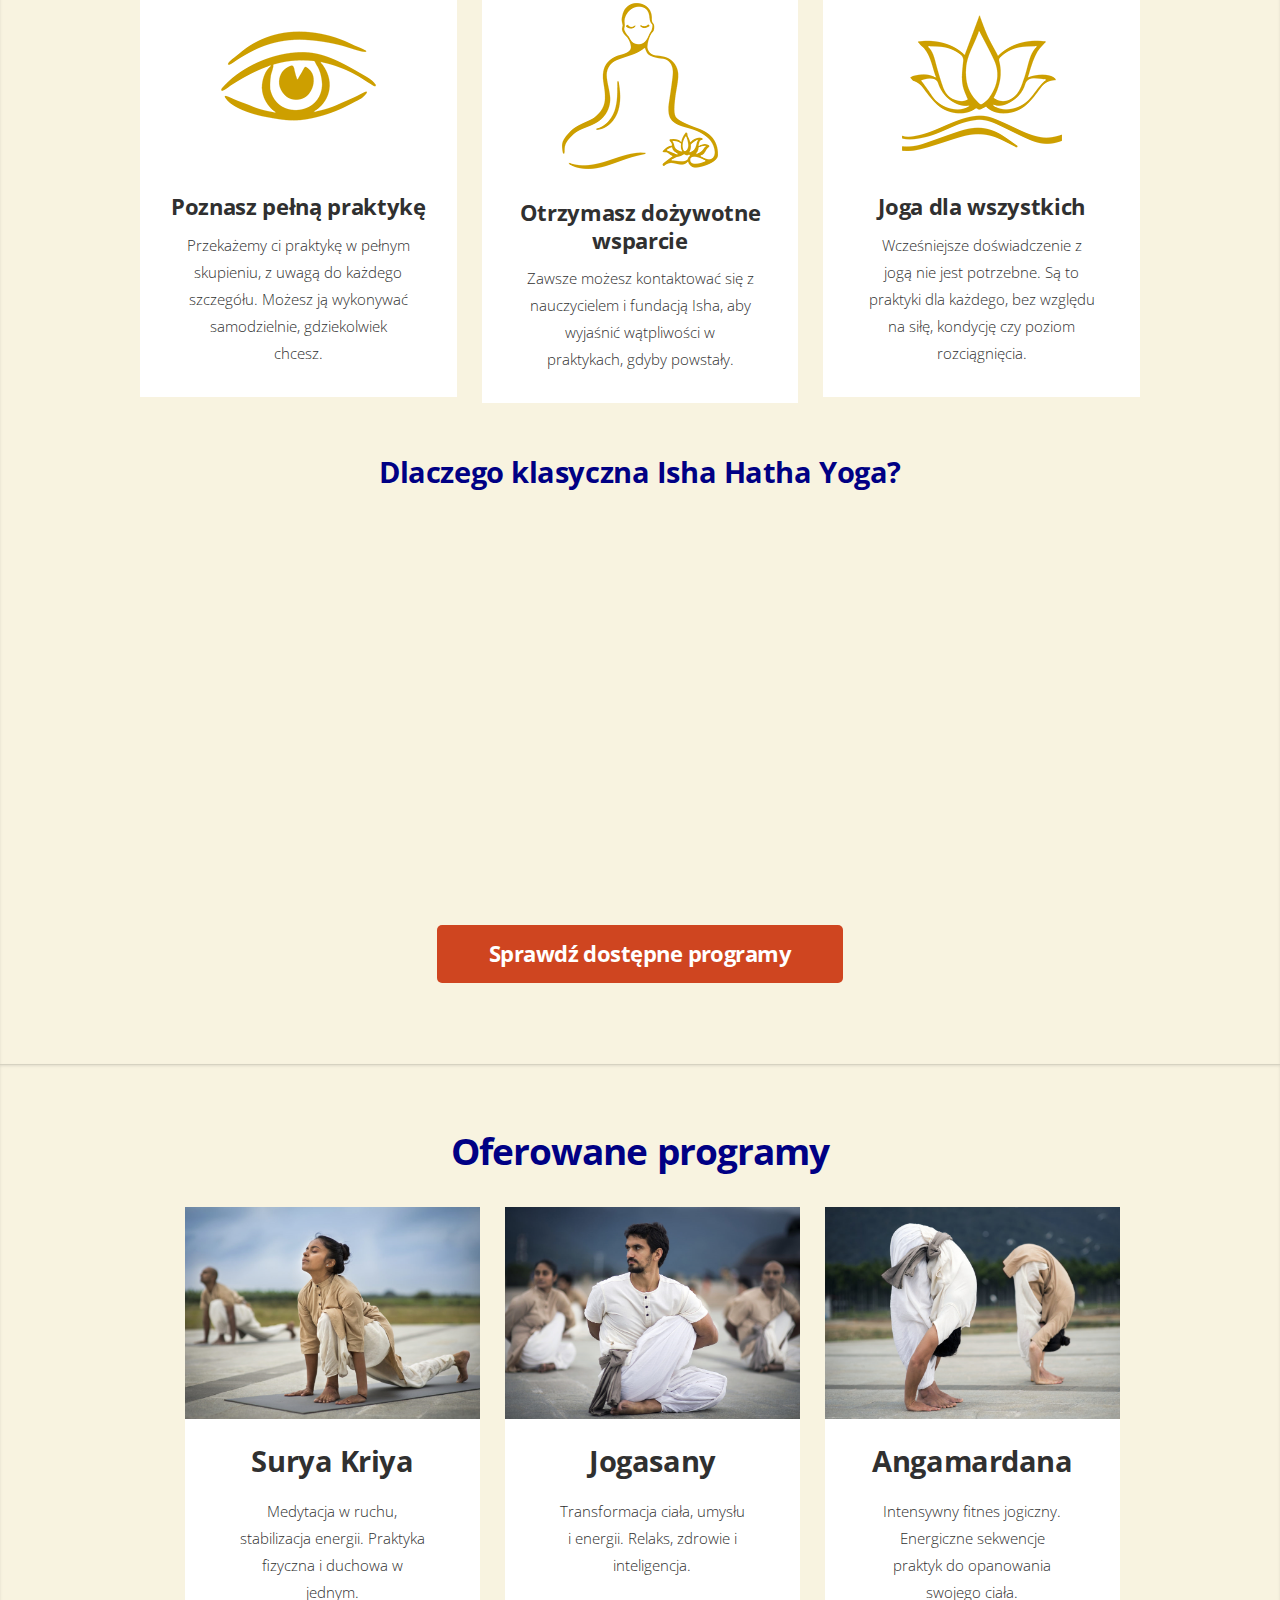
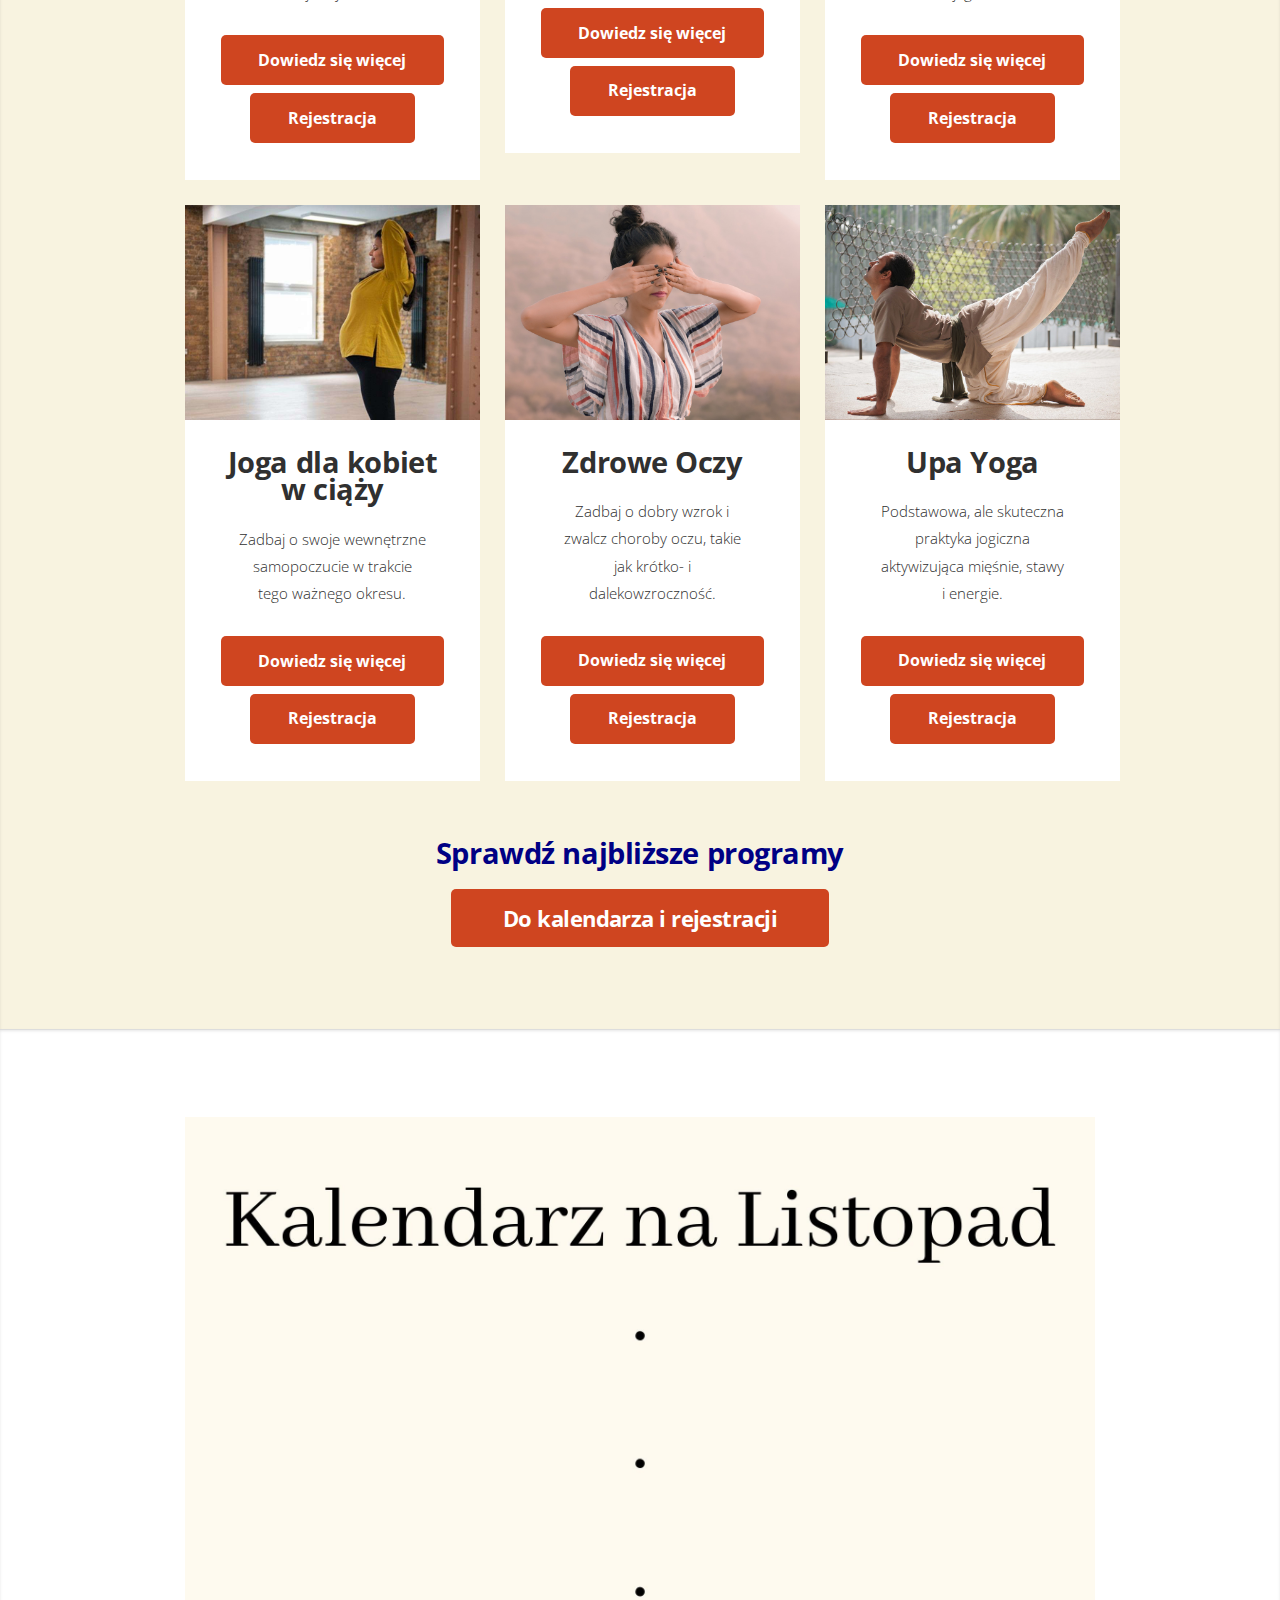
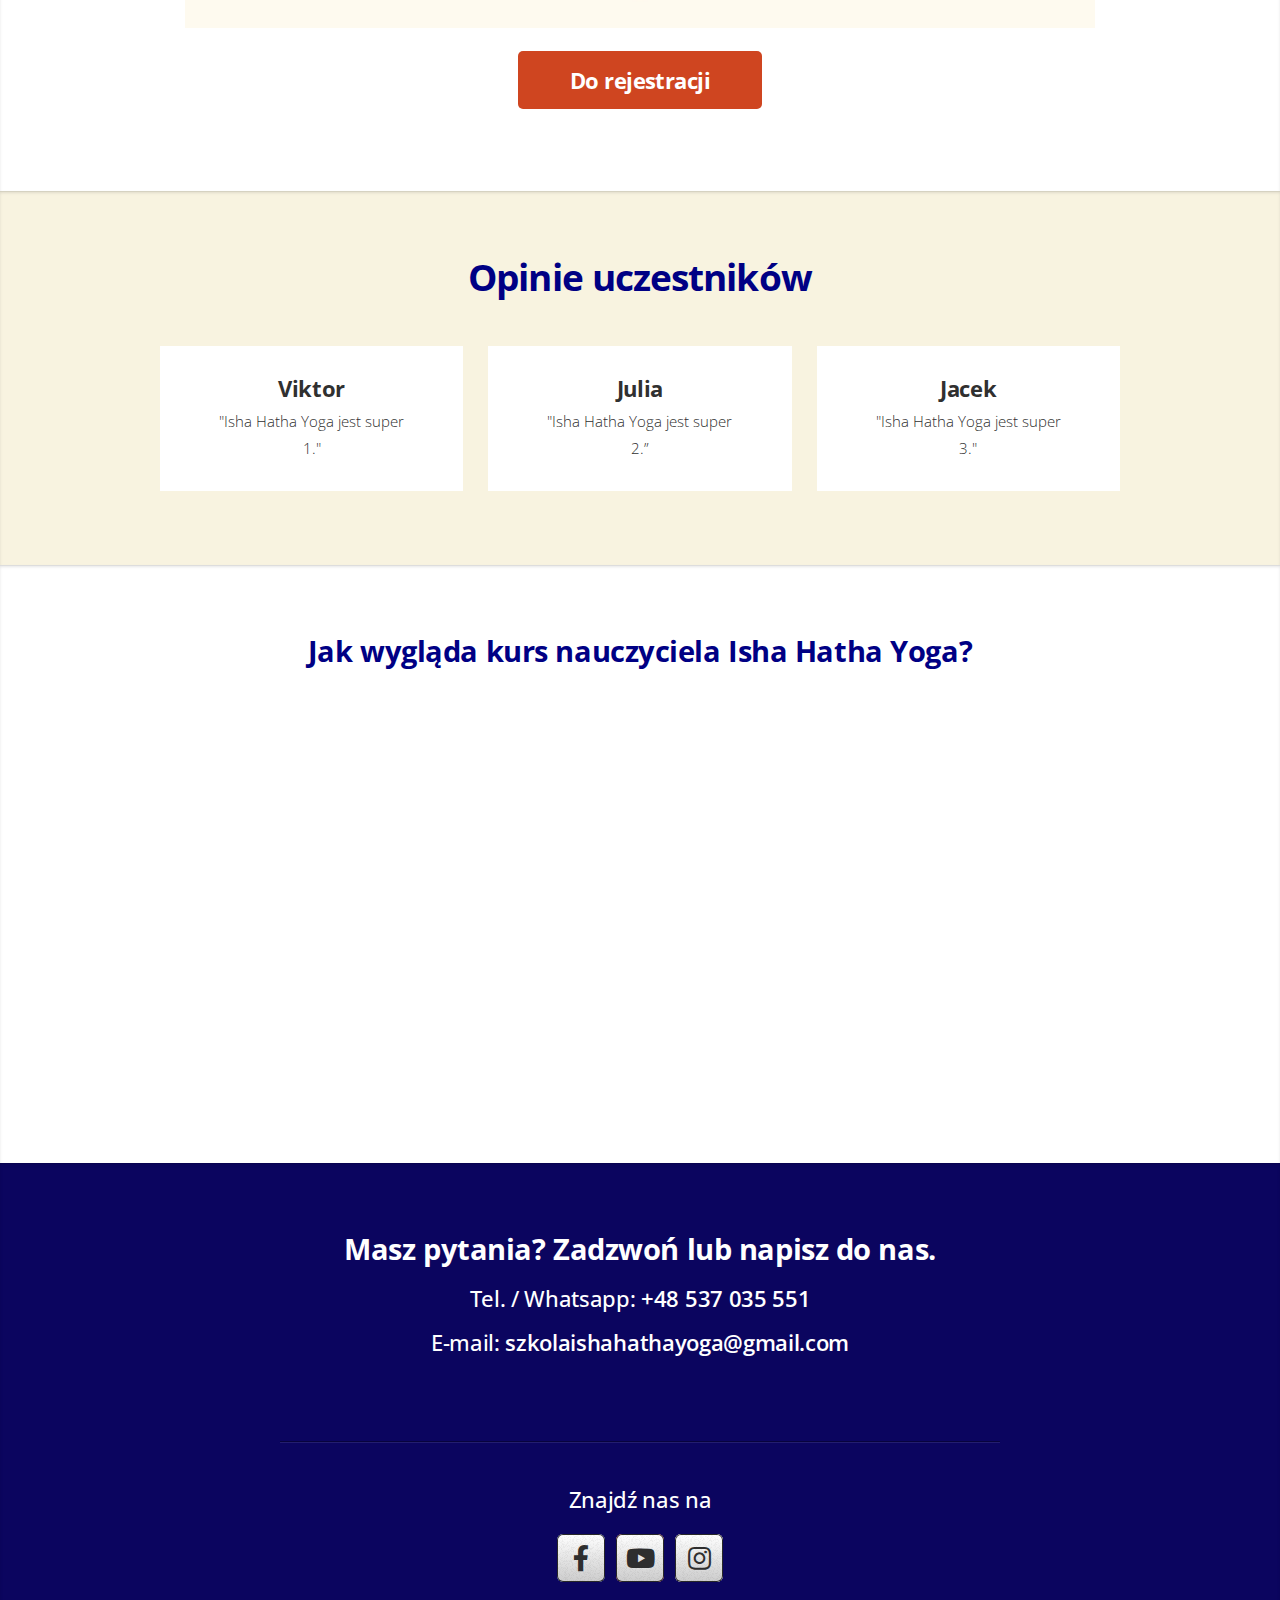
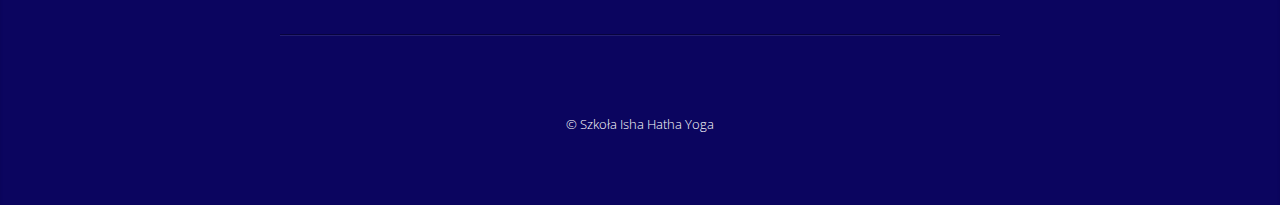
==== commit 9f22c699: "newest" ====
--- a/index.html
+++ b/index.html
@@ -173,7 +173,7 @@
 							<article class="box style2">
 								<a href="prenatal.html" class="image featured"><img src="images/prenatal.jpg" alt="" /></a>
 								<h2><a href="prenatal.html">Joga dla kobiet w ciąży</a></h2>
-								<p>Zadbaj o dobre wewnętrzne samopoczucie w trakcie tego ważnego okresu.</p>
+								<p>Zadbaj o swoje wewnętrzne samopoczucie w trakcie tego ważnego okresu.</p>
 								<a href="prenatal.html" class="button">Dowiedz się więcej</a>
 								<a href="https://forms.gle/i4EftbAjTRGSN2Cz6" class="button scrolly" target="_blank">Rejestracja</a>
 							</article>
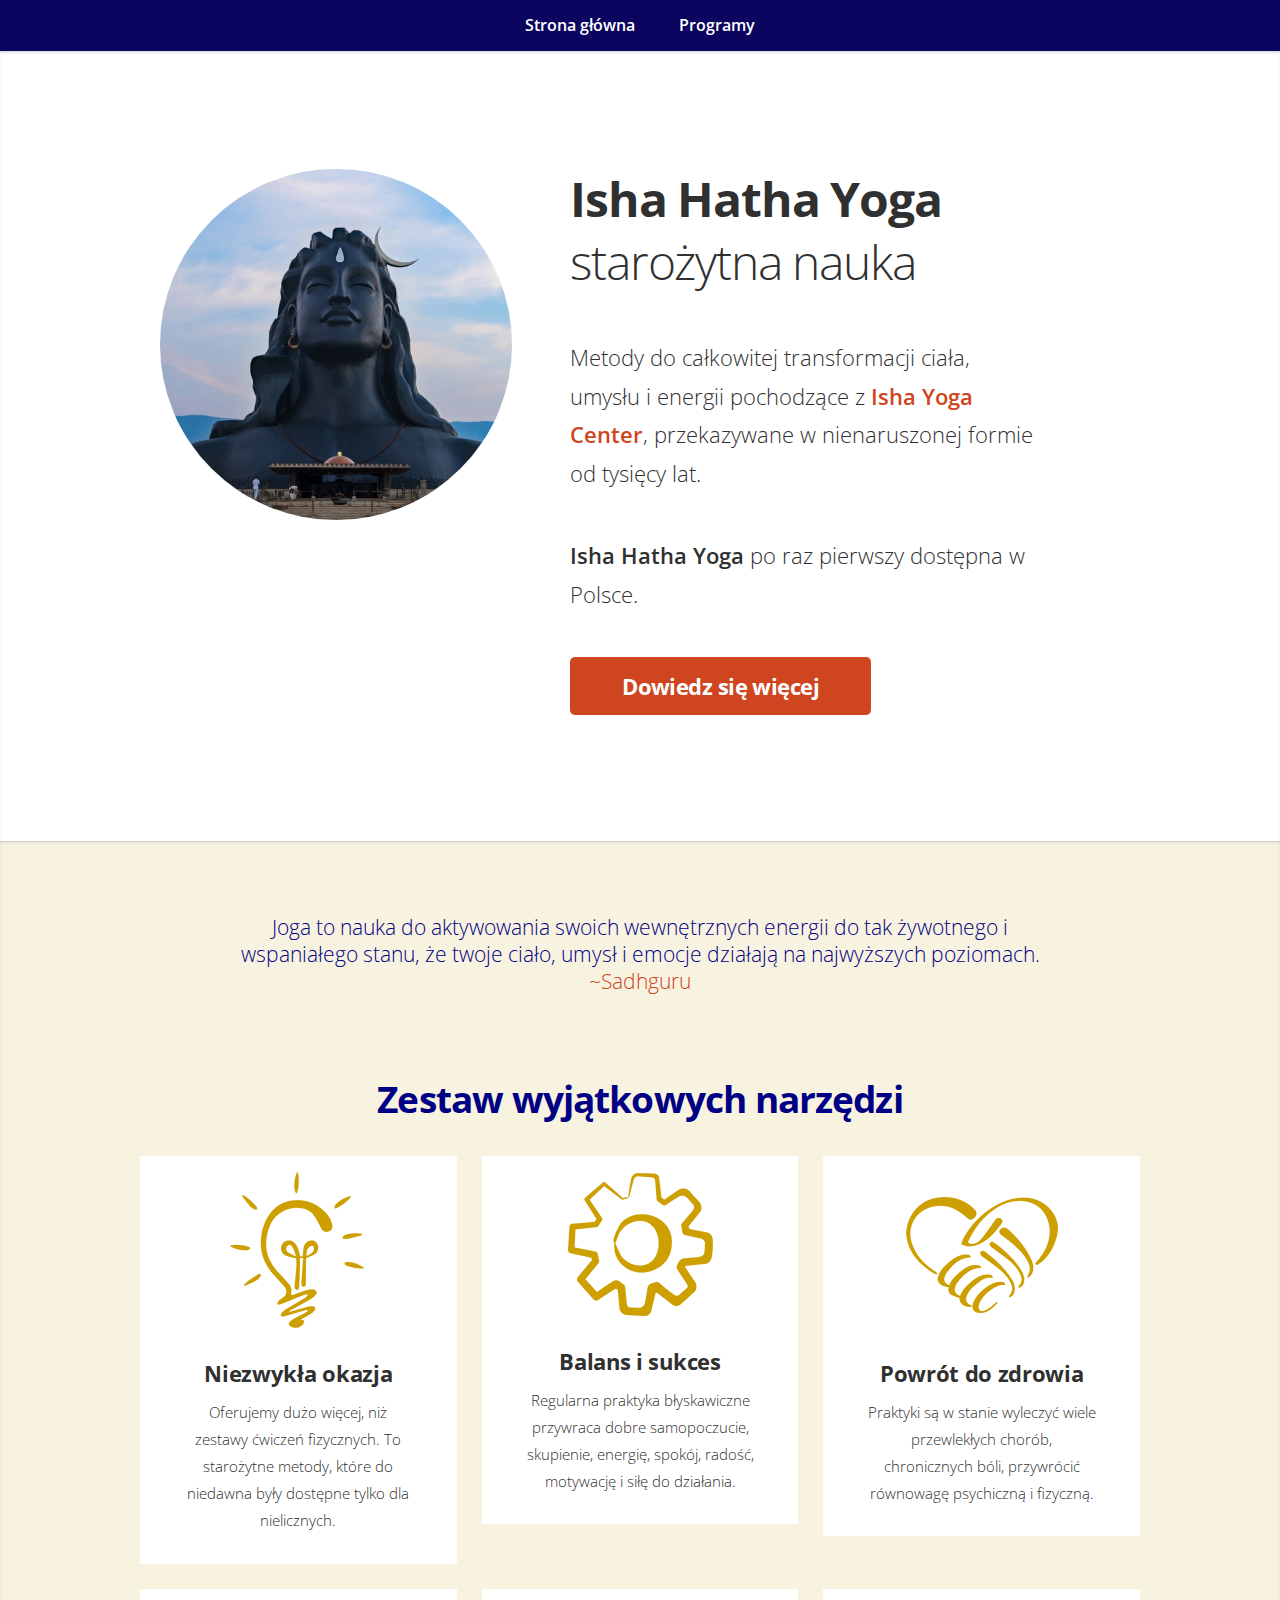
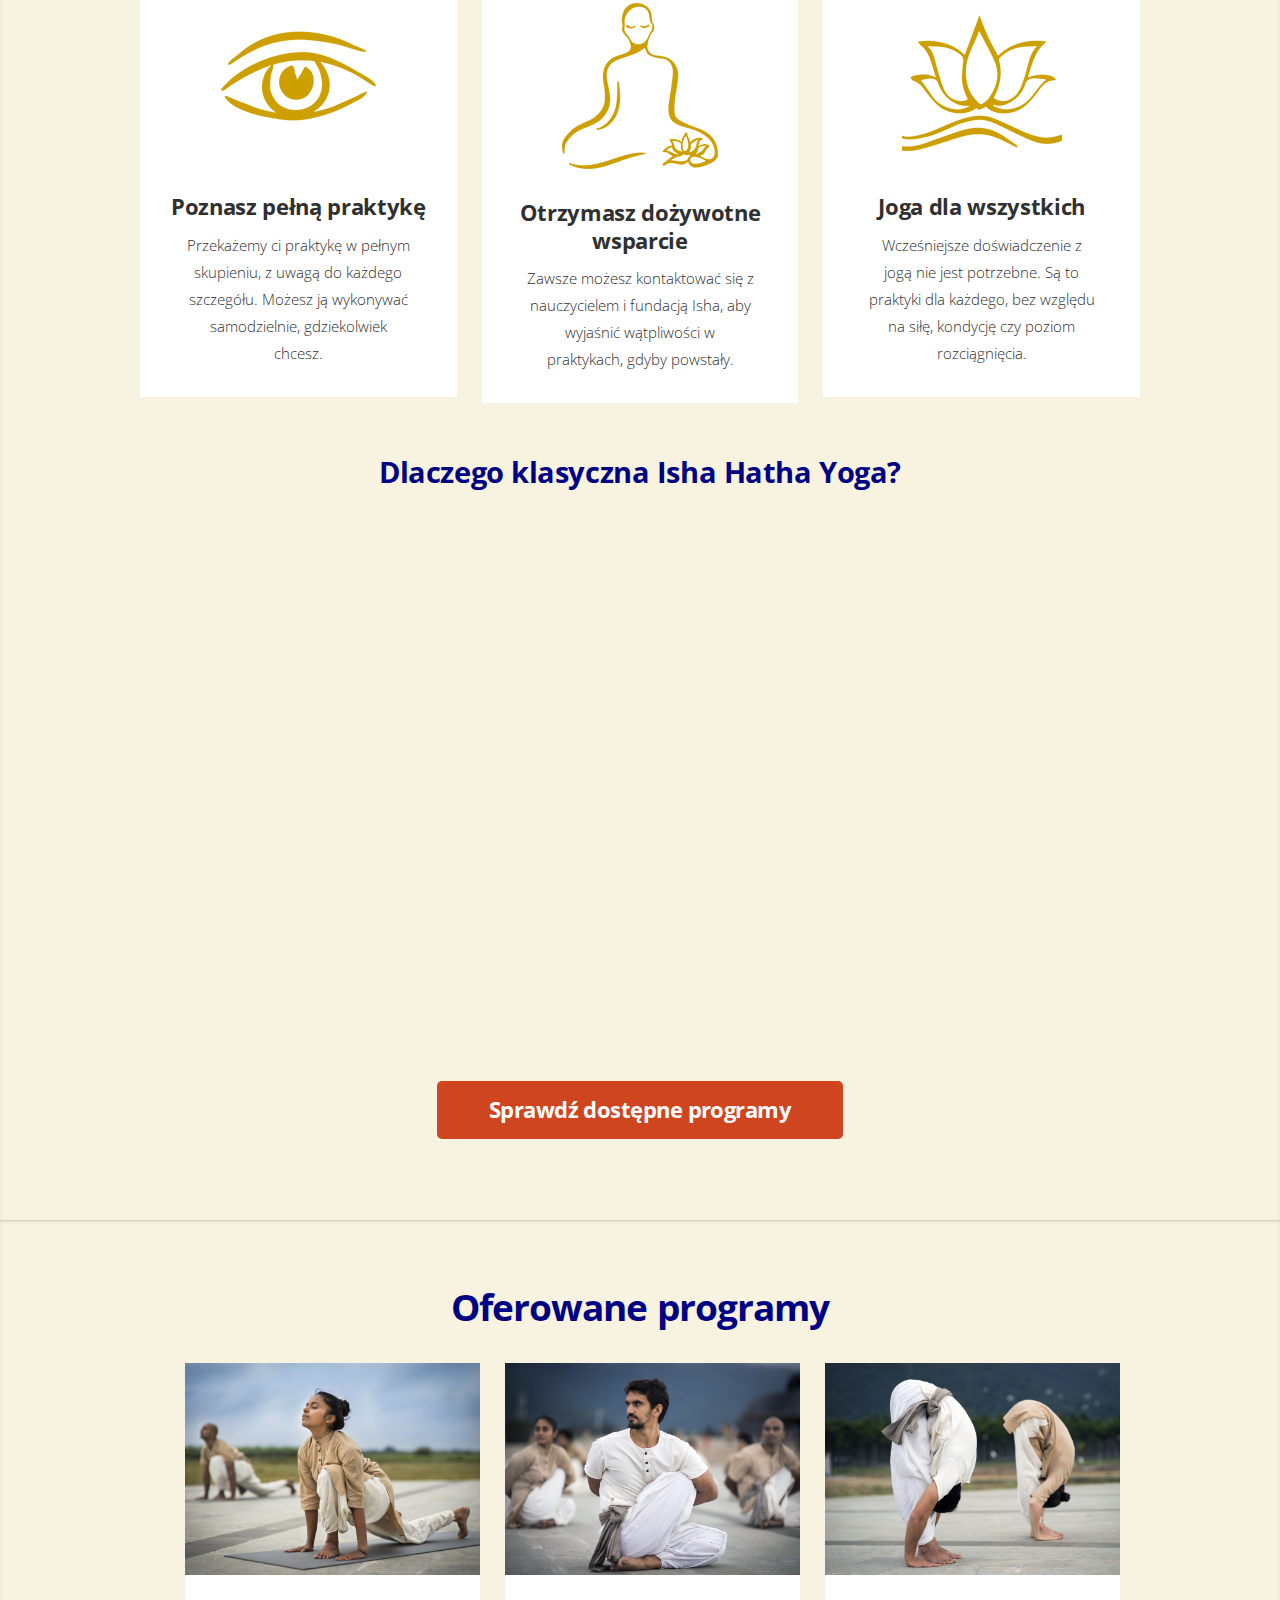
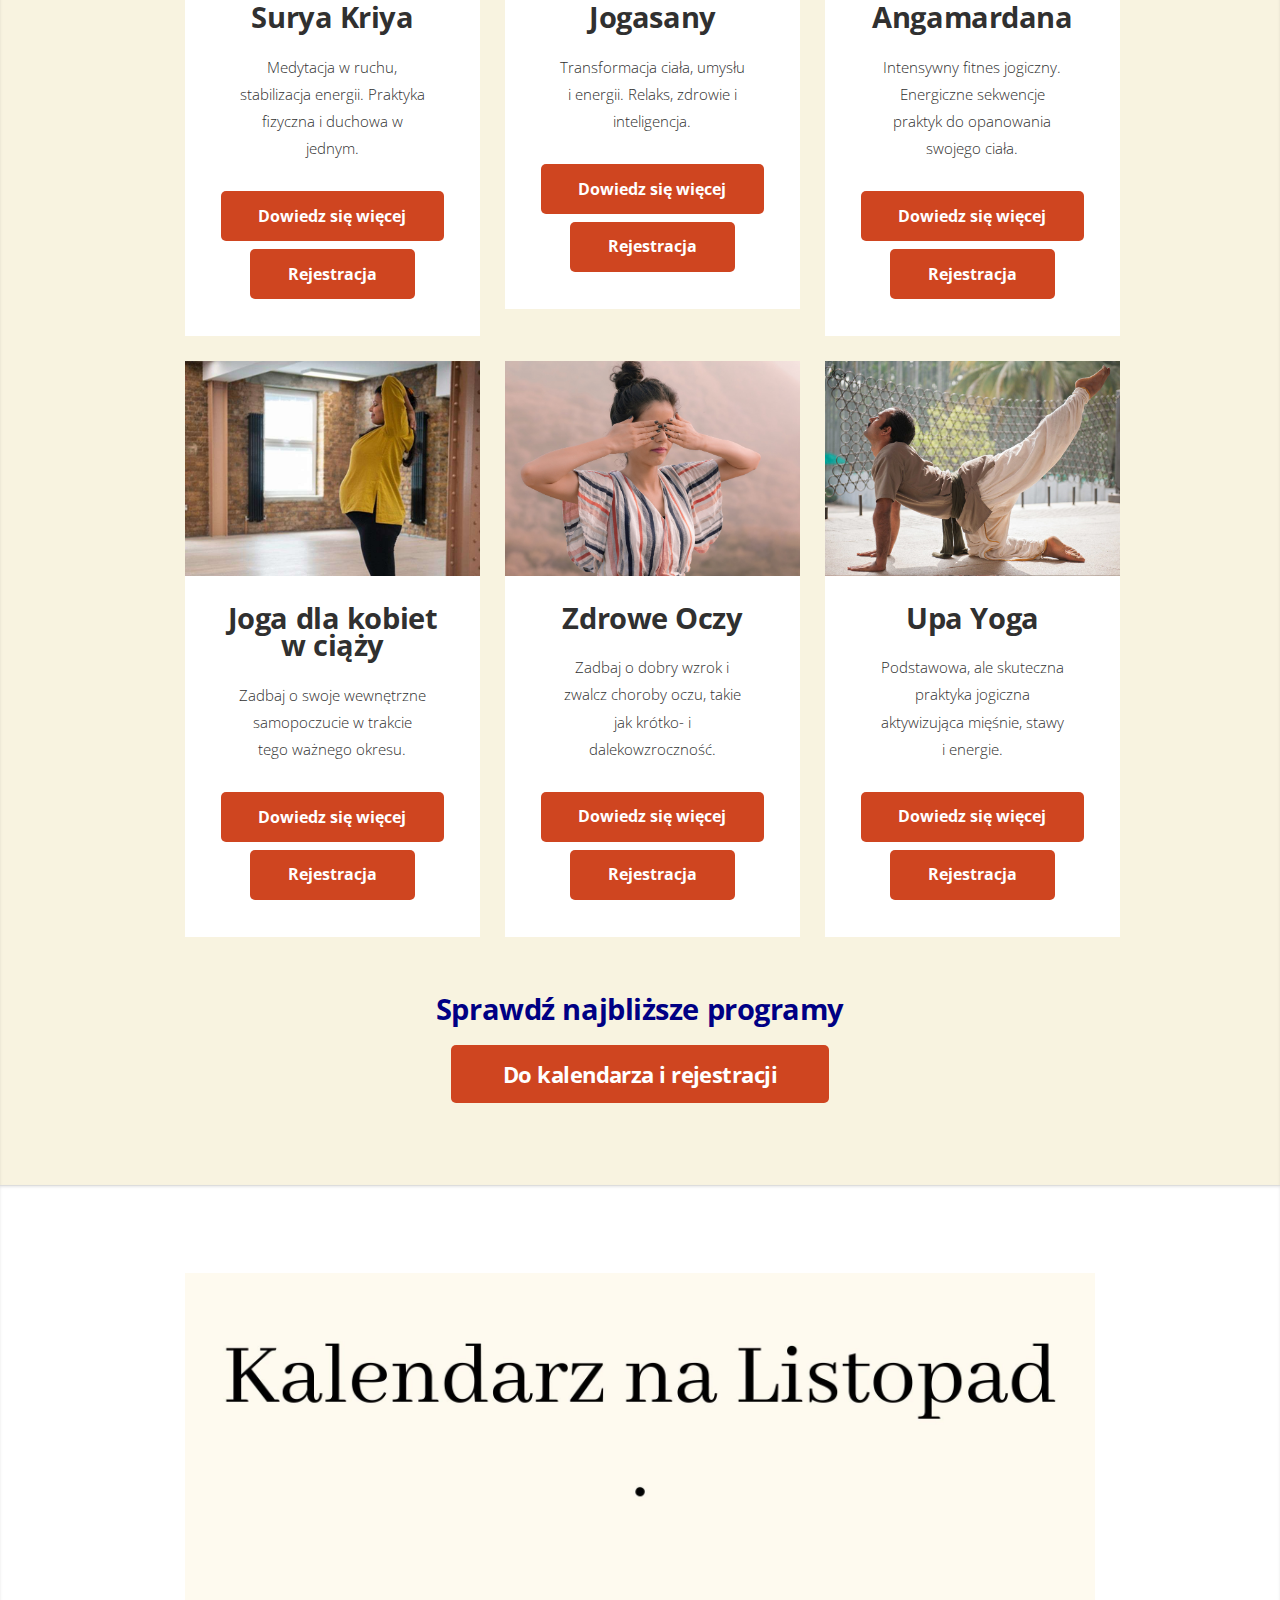
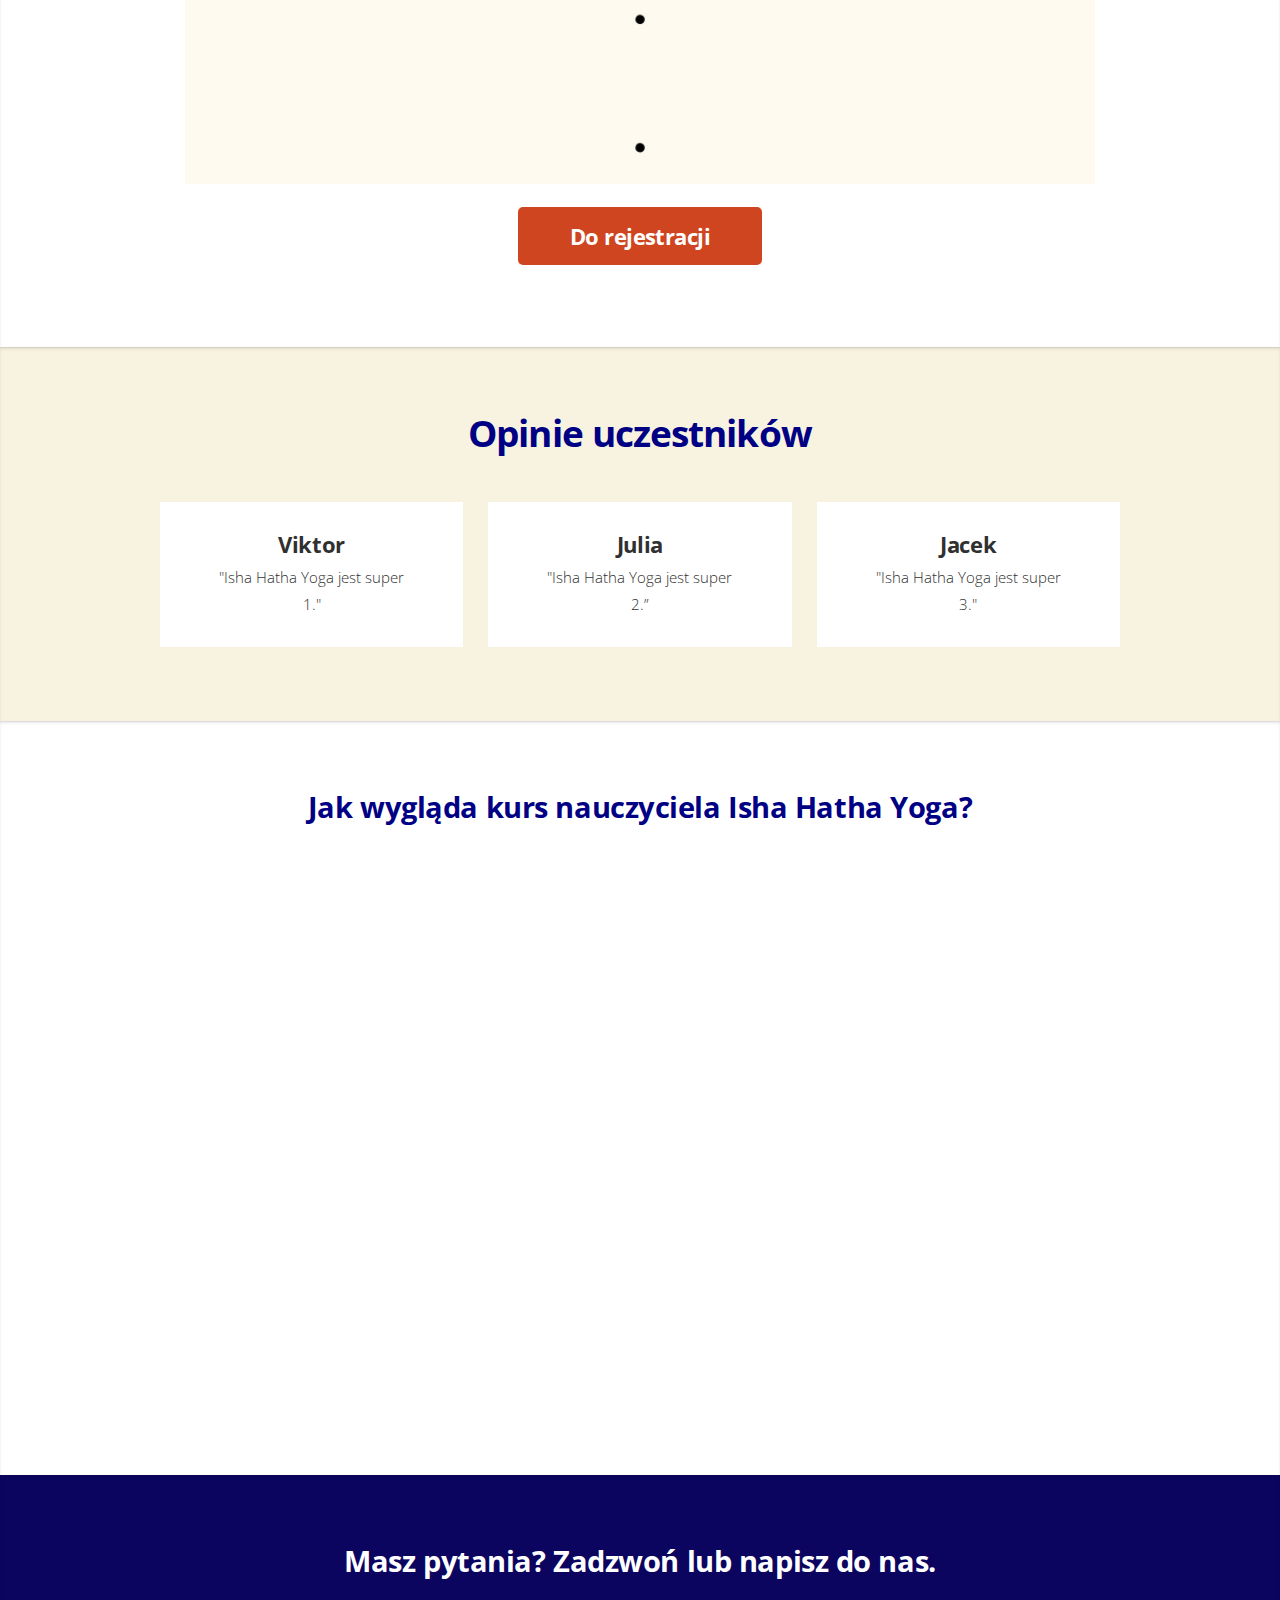
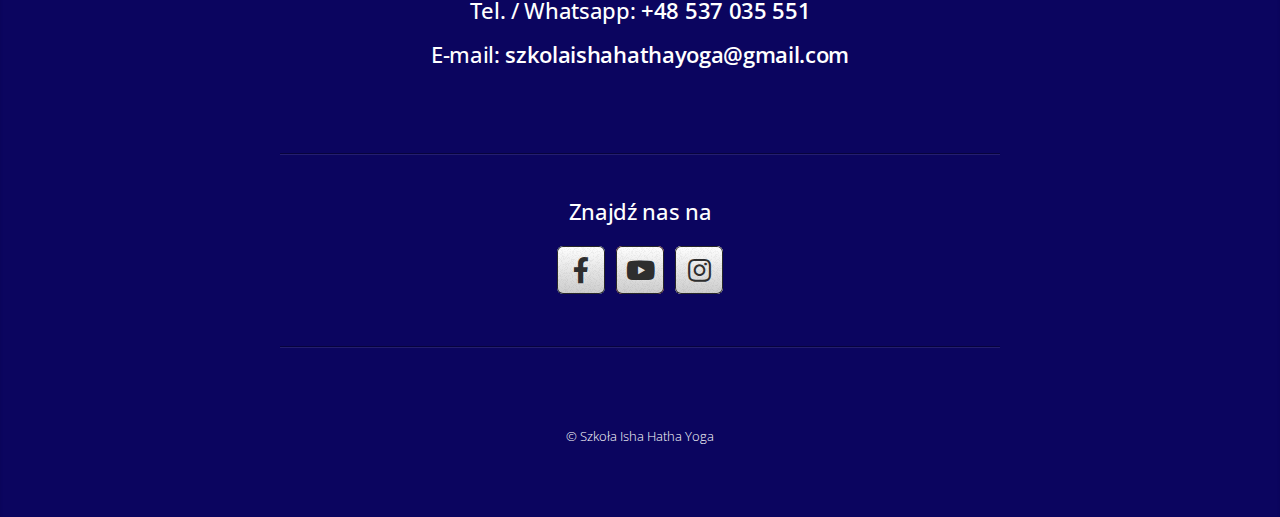
==== commit e54d5801: "newest" ====
--- a/index.html
+++ b/index.html
@@ -124,7 +124,7 @@
 					<br/>
 					<h2>Dlaczego klasyczna Isha Hatha Yoga?</h2>
 					<div class="embed-youtube">
-						<iframe width="700" height="394" src="https://www.youtube.com/embed/UIK3hR-NjYU" title="YouTube video player" frameborder="0" allow="accelerometer; autoplay; clipboard-write; encrypted-media; gyroscope; picture-in-picture" allowfullscreen></iframe>
+						<iframe width="900" height="550" src="https://www.youtube.com/embed/04-syJU7aNs" title="YouTube video player" frameborder="0" allow="accelerometer; autoplay; clipboard-write; encrypted-media; gyroscope; picture-in-picture" allowfullscreen></iframe>
 					</div>
 					<div class="little-space-top">
 						<a href="#portfolio" class="button large scrolly">Sprawdź dostępne programy</a>
@@ -296,7 +296,7 @@
 			<div class="container">
 				<h2>Jak wygląda kurs nauczyciela Isha Hatha Yoga?</h2>
 				<div class="embed-youtube">
-					<iframe width="700" height="394" src="https://www.youtube.com/embed/x4FNOikkUCU" title="YouTube video player" frameborder="0" allow="accelerometer; autoplay; clipboard-write; encrypted-media; gyroscope; picture-in-picture" allowfullscreen></iframe>
+					<iframe width="900" height="550" src="https://www.youtube.com/embed/x4FNOikkUCU" title="YouTube video player" frameborder="0" allow="accelerometer; autoplay; clipboard-write; encrypted-media; gyroscope; picture-in-picture" allowfullscreen></iframe>
 				</div>
 			</div>
 		</article>
